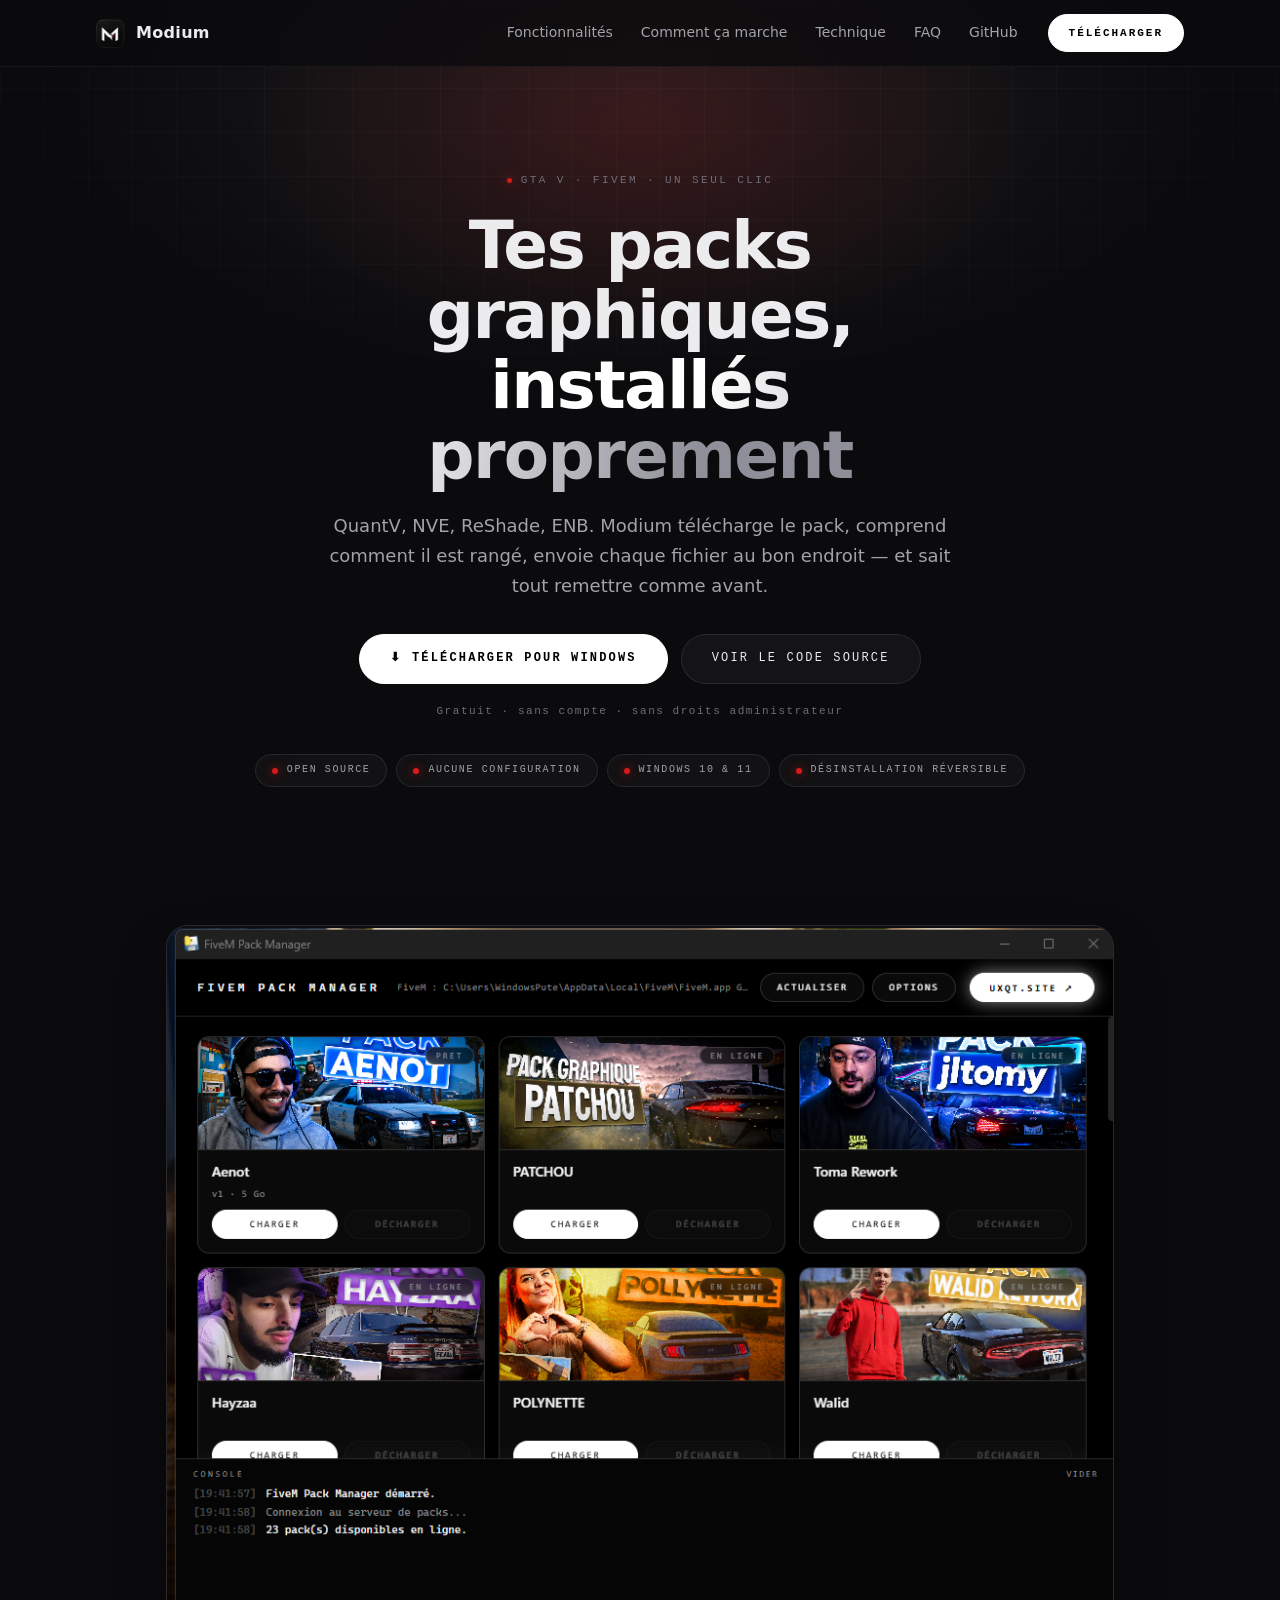
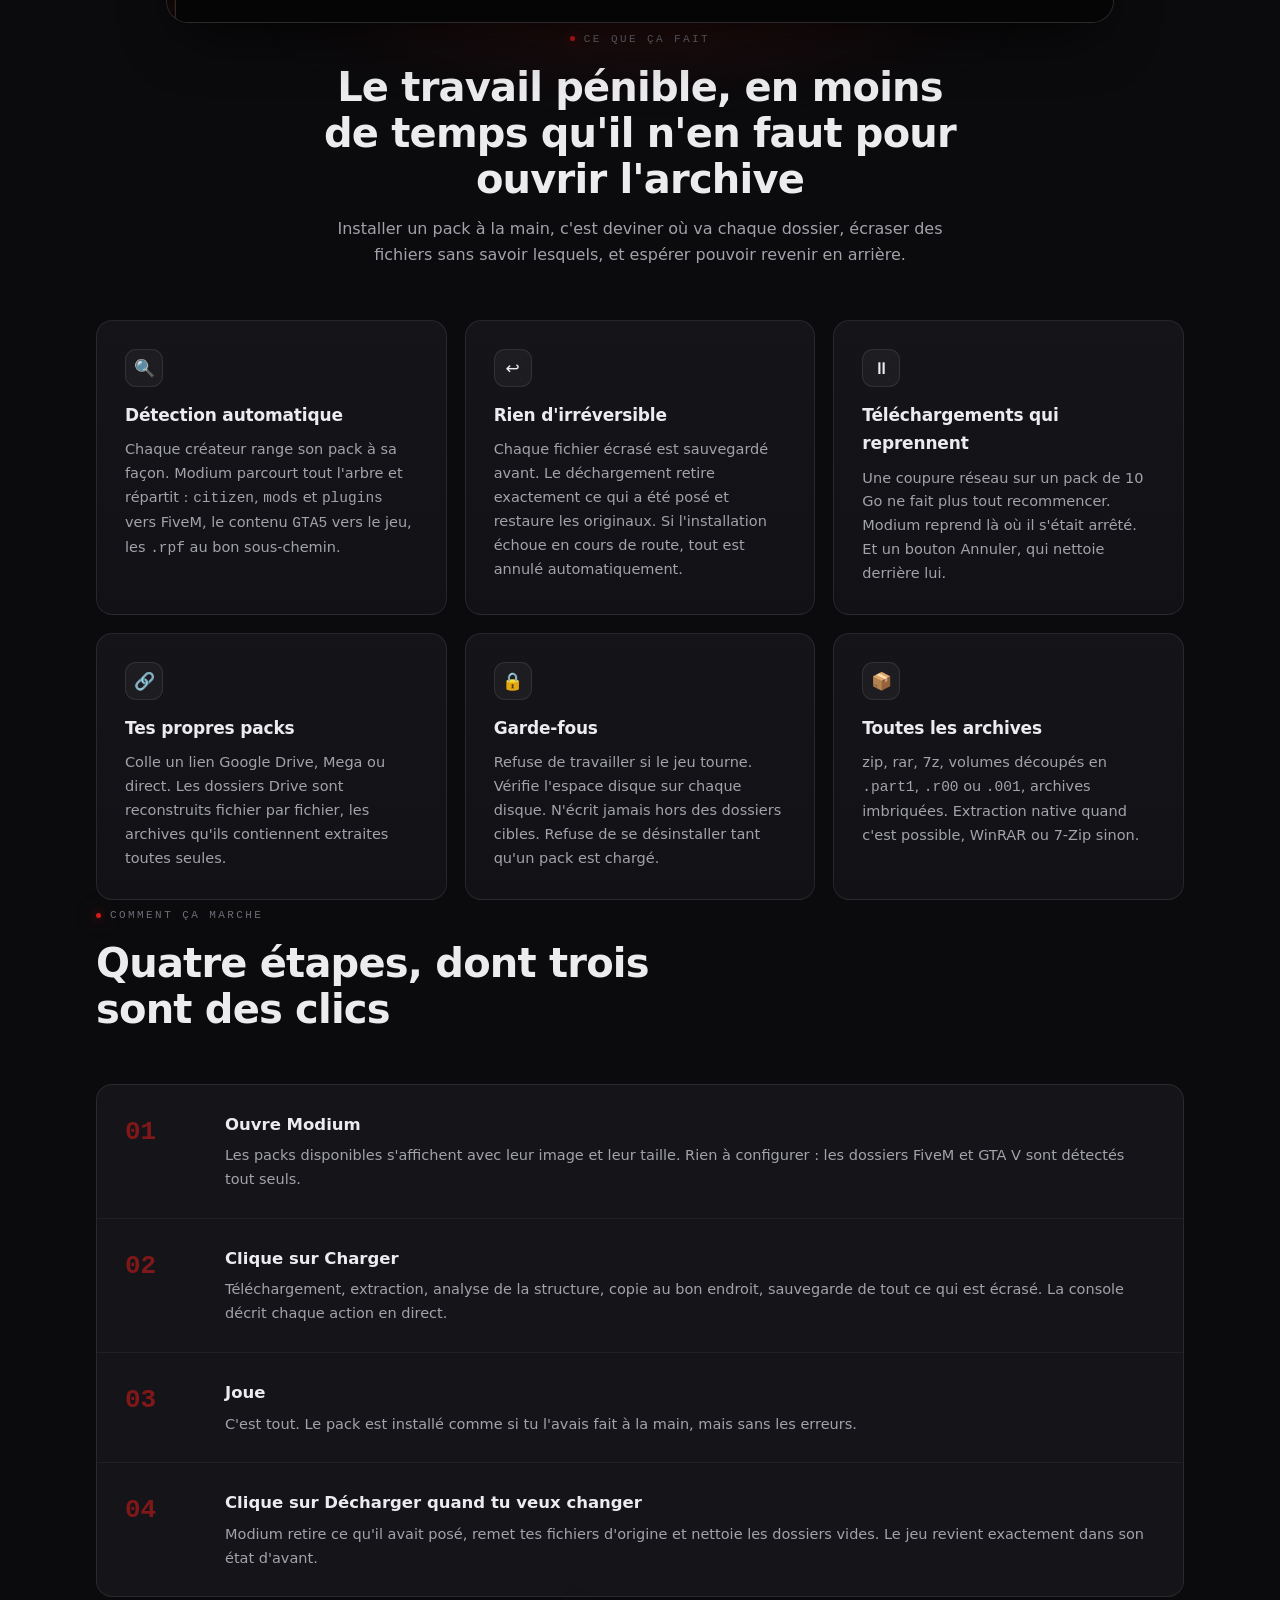
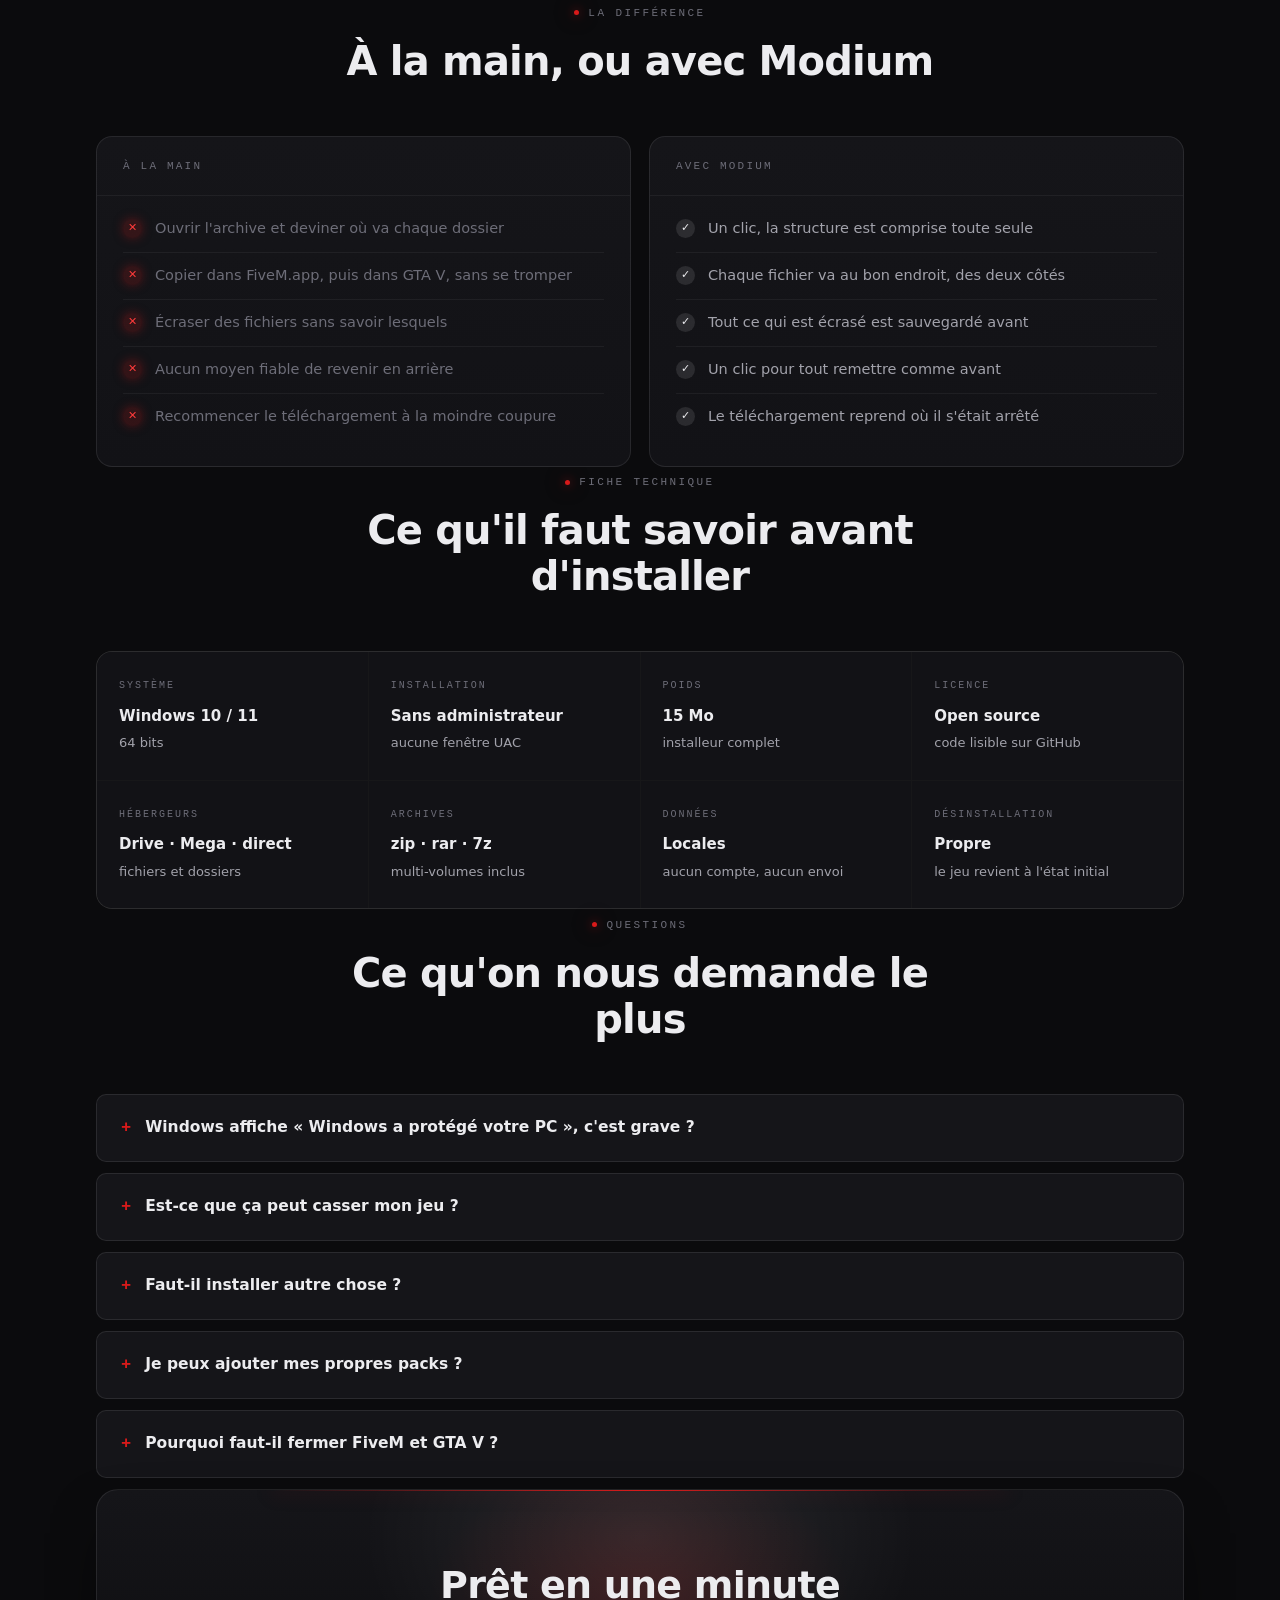
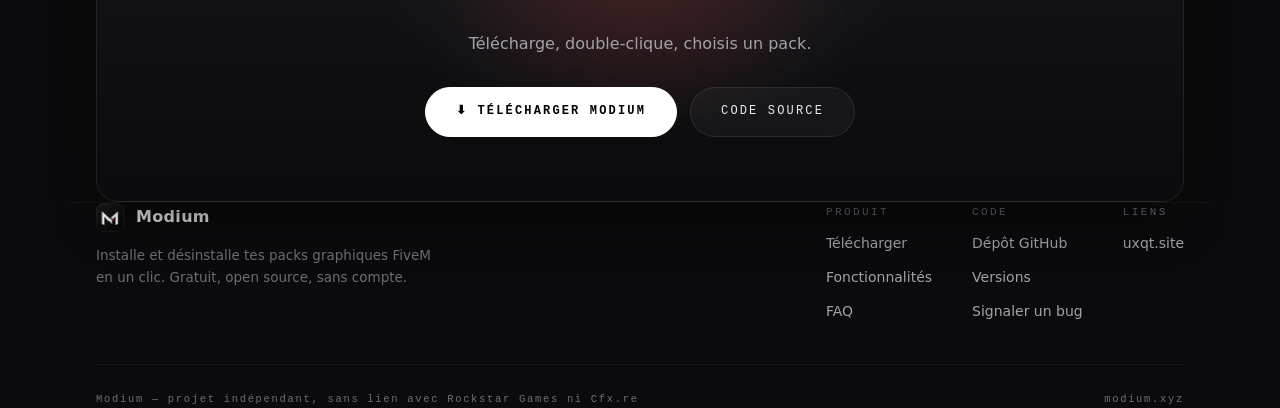
==== site/index.html @ b63ee0a5 "feat: real logo, red accent, and the modium.xyz landing page The supplied logo was an agency banner:" ====
<!doctype html>
<html lang="fr">
<head>
<meta charset="utf-8">
<meta name="viewport" content="width=device-width, initial-scale=1">
<title>Modium — installe tes packs graphiques FiveM en un clic</title>
<meta name="description" content="Modium installe et désinstalle les packs graphiques FiveM — QuantV, NVE, ReShade, ENB — en un clic, et sait défaire ce qu'il a fait. Gratuit et open source.">
<link rel="icon" href="assets/favicon.ico">
<meta property="og:title" content="Modium — installe tes packs graphiques FiveM en un clic">
<meta property="og:description" content="Un clic pour installer, un clic pour tout remettre comme avant. Gratuit, open source.">
<meta property="og:image" content="https://modium.xyz/assets/banner.png">
<meta property="og:url" content="https://modium.xyz/">
<meta property="og:type" content="website">
<meta name="twitter:card" content="summary_large_image">
<style>
  :root{
    --bg:#0b0b0d; --bg-2:#121216; --panel:#151519; --panel-2:#1b1b20;
    --hair:rgba(255,255,255,.09); --hair-2:rgba(255,255,255,.05);
    --text:#ececef; --dim:#a2a2ab; --faint:#6d6d78;
    --accent:#ffffff;
    /* rouge du logo, relevé sur le point du i et l'éclat du M */
    --red:#d81a1a; --red-hi:#ff3b3b;
    --red-glow:rgba(216,26,26,.55); --red-soft:rgba(216,26,26,.16);
    --ok:#ececef; --danger:var(--red);
    --mono:'Cascadia Mono',Consolas,ui-monospace,'Courier New',monospace;
    --font:'Segoe UI Variable Display','Segoe UI',system-ui,-apple-system,sans-serif;
    --r-sm:10px; --r:16px; --r-lg:22px;
    --shadow:0 24px 60px -20px rgba(0,0,0,.8);
    --maxw:1140px;
  }
  *{margin:0;padding:0;box-sizing:border-box}
  html{scroll-behavior:smooth}
  body{
    background:var(--bg); color:var(--text); font-family:var(--font);
    line-height:1.65; -webkit-font-smoothing:antialiased;
    overflow-x:hidden;
  }
  /* trame de fond, très discrète, comme dans l'app */
  body::before{
    content:''; position:fixed; inset:0; z-index:-2; pointer-events:none;
    background-image:linear-gradient(var(--hair-2) 1px,transparent 1px),
                     linear-gradient(90deg,var(--hair-2) 1px,transparent 1px);
    background-size:44px 44px; opacity:.5;
    mask-image:radial-gradient(ellipse 80% 60% at 50% 0%,#000 40%,transparent 100%);
  }
  /* halo de tête : blanc froid, avec un cœur rouge très dilué */
  body::after{
    content:''; position:fixed; top:-30vh; left:50%; transform:translateX(-50%);
    width:110vw; height:80vh; z-index:-1; pointer-events:none;
    background:
      radial-gradient(ellipse 40% 45% at 50% 55%,var(--red-soft),transparent 70%),
      radial-gradient(ellipse at center,rgba(255,255,255,.07),transparent 62%);
  }
  a{color:inherit; text-decoration:none}
  .wrap{max-width:var(--maxw); margin:0 auto; padding:0 26px}
  .mono{font-family:var(--mono); letter-spacing:.22em; text-transform:uppercase;
        font-size:11px; color:var(--faint)}
  .head .mono, .hero .mono{display:inline-flex; align-items:center; gap:9px}
  .head .mono::before, .hero .mono::before{
    content:''; width:5px; height:5px; border-radius:50%; background:var(--red);
    box-shadow:0 0 10px var(--red-glow), 0 0 20px var(--red-glow);
  }

  /* ---------- barre du haut ---------- */
  header{
    position:sticky; top:0; z-index:50;
    background:rgba(11,11,13,.78); backdrop-filter:blur(14px);
    border-bottom:1px solid var(--hair-2);
  }
  header .wrap{display:flex; align-items:center; gap:30px; height:66px}
  .brand{display:flex; align-items:center; gap:11px; font-weight:650;
         letter-spacing:.02em; font-size:16px}
  .brand img{width:29px; height:29px; border-radius:8px}
  nav{display:flex; gap:28px; margin-left:auto}
  nav a{font-size:14px; color:var(--dim); transition:color .2s}
  nav a:hover{color:var(--text)}
  .btn{
    display:inline-flex; align-items:center; gap:9px; justify-content:center;
    border-radius:999px; font-family:var(--mono); font-size:11px;
    letter-spacing:.18em; text-transform:uppercase; padding:0 20px; height:38px;
    border:1px solid var(--hair); background:rgba(255,255,255,.04);
    color:var(--text); cursor:pointer; white-space:nowrap;
    transition:border-color .22s, transform .22s, background .22s;
  }
  .btn:hover{border-color:var(--red); transform:translateY(-1px);
             box-shadow:0 0 0 1px var(--red-soft), 0 0 22px -4px var(--red-glow)}
  .btn.primary{background:var(--accent); color:#000; border-color:var(--accent);
               font-weight:700}
  .btn.primary:hover{
    border-color:var(--accent);
    box-shadow:0 0 26px rgba(255,255,255,.3), 0 0 46px -8px var(--red-glow);
  }
  .btn.lg{height:50px; padding:0 30px; font-size:12px}
  @media(max-width:860px){nav{display:none}}

  /* ---------- héro ---------- */
  .hero{padding:98px 0 74px; text-align:center}
  .hero h1{
    font-size:clamp(38px,6.2vw,66px); line-height:1.06; font-weight:700;
    letter-spacing:-.025em; margin:20px auto 20px; max-width:15ch;
  }
  .hero h1 em{
    font-style:normal;
    background:linear-gradient(100deg,#fff 30%,#8f8f99 78%);
    -webkit-background-clip:text; background-clip:text; color:transparent;
  }
  .hero p.lead{font-size:18px; color:var(--dim); max-width:57ch; margin:0 auto 34px}
  .cta{display:flex; gap:13px; justify-content:center; flex-wrap:wrap}
  .under{margin-top:18px; font-family:var(--mono); font-size:11px;
         letter-spacing:.14em; color:var(--faint)}
  .chips{display:flex; gap:9px; justify-content:center; flex-wrap:wrap; margin-top:34px}
  .chip{
    display:inline-flex; align-items:center; gap:9px; padding:7px 16px;
    border:1px solid var(--hair); border-radius:999px; background:rgba(255,255,255,.03);
    font-family:var(--mono); font-size:10px; letter-spacing:.16em;
    text-transform:uppercase; color:var(--dim);
  }
  .chip i{width:6px; height:6px; border-radius:50%; background:var(--red); display:block;
          box-shadow:0 0 8px var(--red-glow), 0 0 16px var(--red-glow)}
  .chip{transition:border-color .25s, box-shadow .25s}
  .chip:hover{border-color:var(--red); box-shadow:0 0 20px -6px var(--red-glow)}

  /* ---------- capture ---------- */
  .shot{margin:64px auto 0; max-width:1000px; padding:0 26px}
  .shot{position:relative}
  .shot::before{
    content:''; position:absolute; inset:auto 12% -34px; height:120px; z-index:-1;
    background:radial-gradient(ellipse at center,var(--red-glow),transparent 70%);
    filter:blur(38px); opacity:.5;
  }
  .shot-frame{
    border:1px solid var(--hair); border-radius:var(--r-lg); overflow:hidden;
    box-shadow:var(--shadow); background:var(--panel);
    transition:border-color .35s, box-shadow .35s;
  }
  .shot-frame:hover{border-color:rgba(216,26,26,.45);
                    box-shadow:var(--shadow), 0 0 60px -18px var(--red-glow)}
  .shot-frame img{display:block; width:100%}

  /* ---------- sections ---------- */
  section{padding:104px 0}
  .head{max-width:64ch; margin-bottom:52px}
  .head.mid{margin-left:auto; margin-right:auto; text-align:center}
  .head h2{font-size:clamp(28px,3.6vw,40px); line-height:1.15; font-weight:700;
           letter-spacing:-.02em; margin:14px 0 14px}
  .head p{color:var(--dim); font-size:16px}

  .grid{display:grid; gap:18px}
  .g3{grid-template-columns:repeat(3,1fr)}
  .g2{grid-template-columns:repeat(2,1fr)}
  @media(max-width:900px){.g3,.g2{grid-template-columns:1fr}}

  .card{
    border:1px solid var(--hair); border-radius:var(--r); padding:28px;
    background:linear-gradient(180deg,var(--panel),var(--bg-2));
    transition:border-color .25s, transform .25s;
  }
  .card{position:relative; overflow:hidden}
  .card::after{
    content:''; position:absolute; inset:-1px; border-radius:inherit; opacity:0;
    pointer-events:none; transition:opacity .3s;
    background:radial-gradient(420px circle at 50% 0%,var(--red-soft),transparent 70%);
  }
  .card:hover{border-color:rgba(216,26,26,.42); transform:translateY(-2px);
              box-shadow:0 0 34px -14px var(--red-glow)}
  .card:hover::after{opacity:1}
  .card h3{font-size:17px; font-weight:650; margin:14px 0 9px; letter-spacing:-.01em}
  .card p{color:var(--dim); font-size:14.5px}
  .ic{
    width:38px; height:38px; border-radius:11px; display:grid; place-items:center;
    border:1px solid var(--hair); background:rgba(255,255,255,.04); font-size:17px;
    transition:border-color .3s, box-shadow .3s;
  }
  .card:hover .ic{border-color:rgba(216,26,26,.5);
                  box-shadow:0 0 18px -5px var(--red-glow)}

  /* ---------- étapes ---------- */
  .steps{display:grid; gap:0; border:1px solid var(--hair); border-radius:var(--r);
         overflow:hidden; background:var(--panel)}
  .step{display:grid; grid-template-columns:78px 1fr; gap:22px; padding:26px 28px;
        border-bottom:1px solid var(--hair-2); align-items:start}
  .step:last-child{border-bottom:0}
  .step{transition:background .3s}
  .step:hover{background:rgba(216,26,26,.045)}
  .step .n{font-family:var(--mono); font-size:26px; color:rgba(216,26,26,.55);
           font-weight:700; letter-spacing:0; transition:color .3s, text-shadow .3s}
  .step:hover .n{color:var(--red); text-shadow:0 0 18px var(--red-glow)}
  .step h3{font-size:16.5px; font-weight:650; margin-bottom:6px}
  .step p{color:var(--dim); font-size:14.5px}
  @media(max-width:620px){.step{grid-template-columns:52px 1fr; gap:14px; padding:22px}}

  /* ---------- comparatif ---------- */
  .cmp{display:grid; grid-template-columns:1fr 1fr; gap:18px}
  @media(max-width:900px){.cmp{grid-template-columns:1fr}}
  .cmp .card{padding:0; overflow:hidden}
  .cmp .t{padding:20px 26px; border-bottom:1px solid var(--hair-2);
          font-family:var(--mono); font-size:11px; letter-spacing:.2em;
          text-transform:uppercase; color:var(--faint)}
  .cmp ul{list-style:none; padding:10px 26px 26px}
  .cmp li{display:flex; gap:13px; padding:11px 0; font-size:14.5px; color:var(--dim);
          border-bottom:1px solid var(--hair-2)}
  .cmp li:last-child{border-bottom:0}
  .cmp li s{color:var(--faint); text-decoration:none}
  .mark{flex-shrink:0; width:19px; height:19px; border-radius:50%; display:grid;
        place-items:center; font-size:11px; margin-top:2px}
  .no{background:rgba(216,26,26,.16); color:var(--red-hi);
      box-shadow:0 0 12px -2px var(--red-glow)}
  .yes{background:rgba(255,255,255,.1); color:var(--text)}

  /* ---------- fiche technique ---------- */
  .specs{display:grid; grid-template-columns:repeat(4,1fr); gap:1px;
         background:var(--hair-2); border:1px solid var(--hair);
         border-radius:var(--r); overflow:hidden}
  @media(max-width:900px){.specs{grid-template-columns:repeat(2,1fr)}}
  .spec{background:var(--bg-2); padding:26px 22px}
  .spec .k{font-family:var(--mono); font-size:10px; letter-spacing:.2em;
           text-transform:uppercase; color:var(--faint); margin-bottom:9px}
  .spec{transition:background .3s}
  .spec:hover{background:var(--panel-2)}
  .spec .v{font-size:15px; font-weight:600}
  .spec:hover .k{color:var(--red); text-shadow:0 0 14px var(--red-glow)}
  .spec .s{font-size:13px; color:var(--dim); margin-top:4px}

  /* ---------- faq ---------- */
  details{border:1px solid var(--hair); border-radius:var(--r-sm); margin-bottom:11px;
          background:var(--panel); overflow:hidden}
  summary{padding:19px 24px; cursor:pointer; font-weight:600; font-size:15.5px;
          list-style:none; display:flex; align-items:center; gap:14px;
          transition:background .2s}
  summary:hover{background:var(--panel-2)}
  summary::-webkit-details-marker{display:none}
  summary::before{content:'+'; font-family:var(--mono); color:var(--red);
                  font-size:17px; flex-shrink:0; transition:text-shadow .25s}
  summary:hover::before{text-shadow:0 0 14px var(--red-glow)}
  details[open]{border-color:rgba(216,26,26,.3)}
  details[open] summary::before{content:'−'}
  details p{padding:0 24px 22px 52px; color:var(--dim); font-size:14.5px}
  details p + p{padding-top:0}
  details code{font-family:var(--mono); font-size:13px; background:rgba(255,255,255,.06);
               padding:2px 7px; border-radius:5px; color:var(--text)}

  /* ---------- appel final ---------- */
  .final{
    border:1px solid var(--hair); border-radius:var(--r-lg); padding:64px 34px;
    text-align:center; background:linear-gradient(180deg,var(--panel),var(--bg));
    box-shadow:var(--shadow); position:relative; overflow:hidden;
  }
  .final::before{
    content:''; position:absolute; inset:-60% 20% auto; height:150%;
    background:
      radial-gradient(ellipse 46% 40% at 50% 62%,var(--red-soft),transparent 70%),
      radial-gradient(ellipse at center,rgba(255,255,255,.09),transparent 60%);
    pointer-events:none;
  }
  /* filet lumineux en haut de l'encart */
  .final::after{
    content:''; position:absolute; top:0; left:16%; right:16%; height:1px;
    background:linear-gradient(90deg,transparent,var(--red),transparent);
    box-shadow:0 0 18px var(--red-glow);
  }
  .final h2{font-size:clamp(26px,3.4vw,38px); font-weight:700; letter-spacing:-.02em;
            margin-bottom:14px; position:relative}
  .final p{color:var(--dim); margin-bottom:30px; position:relative}
  .final .cta{position:relative}

  /* ---------- pied ---------- */
  footer{border-top:1px solid var(--hair-2); padding:46px 0 60px; margin-top:20px}
  .fgrid{display:flex; gap:40px; flex-wrap:wrap; align-items:flex-start}
  .fgrid .col{display:flex; flex-direction:column; gap:11px}
  .fgrid .col a{font-size:14px; color:var(--dim); transition:color .2s}
  .fgrid .col a:hover{color:var(--text)}
  .fbrand{margin-right:auto; max-width:34ch}
  .fbrand p{color:var(--faint); font-size:13.5px; margin-top:12px}
  .copy{margin-top:40px; padding-top:26px; border-top:1px solid var(--hair-2);
        font-family:var(--mono); font-size:10.5px; letter-spacing:.16em;
        color:var(--faint); display:flex; justify-content:space-between;
        flex-wrap:wrap; gap:12px}

  /* apparition douce au défilement */
  .rise{opacity:0; transform:translateY(16px);
        transition:opacity .7s cubic-bezier(.2,.7,.3,1), transform .7s cubic-bezier(.2,.7,.3,1)}
  .rise.in{opacity:1; transform:none}
  @media(prefers-reduced-motion:reduce){
    .rise{opacity:1; transform:none; transition:none}
    html{scroll-behavior:auto}
  }
</style>
</head>
<body>

<header>
  <div class="wrap">
    <a class="brand" href="/"><img src="assets/icon.png" alt="">Modium</a>
    <nav>
      <a href="#fonctions">Fonctionnalités</a>
      <a href="#etapes">Comment ça marche</a>
      <a href="#technique">Technique</a>
      <a href="#faq">FAQ</a>
      <a href="https://github.com/ImSerial/modium">GitHub</a>
    </nav>
    <a class="btn primary" href="https://github.com/ImSerial/modium/releases/latest">Télécharger</a>
  </div>
</header>

<div class="hero wrap">
  <div class="mono">GTA V &middot; FiveM &middot; un seul clic</div>
  <h1>Tes packs graphiques, <em>installés proprement</em></h1>
  <p class="lead">
    QuantV, NVE, ReShade, ENB. Modium télécharge le pack, comprend comment il est
    rangé, envoie chaque fichier au bon endroit — et sait tout remettre comme avant.
  </p>
  <div class="cta">
    <a class="btn primary lg" href="https://github.com/ImSerial/modium/releases/latest">⬇ Télécharger pour Windows</a>
    <a class="btn lg" href="https://github.com/ImSerial/modium">Voir le code source</a>
  </div>
  <div class="under">Gratuit &middot; sans compte &middot; sans droits administrateur</div>
  <div class="chips">
    <span class="chip"><i></i>Open source</span>
    <span class="chip"><i></i>Aucune configuration</span>
    <span class="chip"><i></i>Windows 10 &amp; 11</span>
    <span class="chip"><i></i>Désinstallation réversible</span>
  </div>
</div>

<div class="shot rise">
  <div class="shot-frame"><img src="assets/app.png" alt="L'interface de Modium" loading="lazy"></div>
</div>

<section id="fonctions" class="wrap">
  <div class="head mid rise">
    <div class="mono">Ce que ça fait</div>
    <h2>Le travail pénible, en moins de temps qu'il n'en faut pour ouvrir l'archive</h2>
    <p>Installer un pack à la main, c'est deviner où va chaque dossier, écraser des
       fichiers sans savoir lesquels, et espérer pouvoir revenir en arrière.</p>
  </div>
  <div class="grid g3">
    <div class="card rise">
      <div class="ic">🔍</div>
      <h3>Détection automatique</h3>
      <p>Chaque créateur range son pack à sa façon. Modium parcourt tout l'arbre et
         répartit : <code>citizen</code>, <code>mods</code> et <code>plugins</code> vers
         FiveM, le contenu <code>GTA5</code> vers le jeu, les <code>.rpf</code> au bon
         sous-chemin.</p>
    </div>
    <div class="card rise">
      <div class="ic">↩</div>
      <h3>Rien d'irréversible</h3>
      <p>Chaque fichier écrasé est sauvegardé avant. Le déchargement retire exactement
         ce qui a été posé et restaure les originaux. Si l'installation échoue en cours
         de route, tout est annulé automatiquement.</p>
    </div>
    <div class="card rise">
      <div class="ic">⏸</div>
      <h3>Téléchargements qui reprennent</h3>
      <p>Une coupure réseau sur un pack de 10 Go ne fait plus tout recommencer. Modium
         reprend là où il s'était arrêté. Et un bouton Annuler, qui nettoie derrière lui.</p>
    </div>
    <div class="card rise">
      <div class="ic">🔗</div>
      <h3>Tes propres packs</h3>
      <p>Colle un lien Google Drive, Mega ou direct. Les dossiers Drive sont reconstruits
         fichier par fichier, les archives qu'ils contiennent extraites toutes seules.</p>
    </div>
    <div class="card rise">
      <div class="ic">🔒</div>
      <h3>Garde-fous</h3>
      <p>Refuse de travailler si le jeu tourne. Vérifie l'espace disque sur chaque
         disque. N'écrit jamais hors des dossiers cibles. Refuse de se désinstaller
         tant qu'un pack est chargé.</p>
    </div>
    <div class="card rise">
      <div class="ic">📦</div>
      <h3>Toutes les archives</h3>
      <p>zip, rar, 7z, volumes découpés en <code>.part1</code>, <code>.r00</code> ou
         <code>.001</code>, archives imbriquées. Extraction native quand c'est possible,
         WinRAR ou 7-Zip sinon.</p>
    </div>
  </div>
</section>

<section id="etapes" class="wrap" style="padding-top:0">
  <div class="head rise">
    <div class="mono">Comment ça marche</div>
    <h2>Quatre étapes, dont trois sont des clics</h2>
  </div>
  <div class="steps rise">
    <div class="step">
      <div class="n">01</div>
      <div><h3>Ouvre Modium</h3>
      <p>Les packs disponibles s'affichent avec leur image et leur taille. Rien à
         configurer : les dossiers FiveM et GTA V sont détectés tout seuls.</p></div>
    </div>
    <div class="step">
      <div class="n">02</div>
      <div><h3>Clique sur Charger</h3>
      <p>Téléchargement, extraction, analyse de la structure, copie au bon endroit,
         sauvegarde de tout ce qui est écrasé. La console décrit chaque action en direct.</p></div>
    </div>
    <div class="step">
      <div class="n">03</div>
      <div><h3>Joue</h3>
      <p>C'est tout. Le pack est installé comme si tu l'avais fait à la main, mais sans
         les erreurs.</p></div>
    </div>
    <div class="step">
      <div class="n">04</div>
      <div><h3>Clique sur Décharger quand tu veux changer</h3>
      <p>Modium retire ce qu'il avait posé, remet tes fichiers d'origine et nettoie les
         dossiers vides. Le jeu revient exactement dans son état d'avant.</p></div>
    </div>
  </div>
</section>

<section class="wrap" style="padding-top:0">
  <div class="head mid rise">
    <div class="mono">La différence</div>
    <h2>À la main, ou avec Modium</h2>
  </div>
  <div class="cmp rise">
    <div class="card">
      <div class="t">À la main</div>
      <ul>
        <li><span class="mark no">✕</span><s>Ouvrir l'archive et deviner où va chaque dossier</s></li>
        <li><span class="mark no">✕</span><s>Copier dans FiveM.app, puis dans GTA V, sans se tromper</s></li>
        <li><span class="mark no">✕</span><s>Écraser des fichiers sans savoir lesquels</s></li>
        <li><span class="mark no">✕</span><s>Aucun moyen fiable de revenir en arrière</s></li>
        <li><span class="mark no">✕</span><s>Recommencer le téléchargement à la moindre coupure</s></li>
      </ul>
    </div>
    <div class="card">
      <div class="t">Avec Modium</div>
      <ul>
        <li><span class="mark yes">✓</span>Un clic, la structure est comprise toute seule</li>
        <li><span class="mark yes">✓</span>Chaque fichier va au bon endroit, des deux côtés</li>
        <li><span class="mark yes">✓</span>Tout ce qui est écrasé est sauvegardé avant</li>
        <li><span class="mark yes">✓</span>Un clic pour tout remettre comme avant</li>
        <li><span class="mark yes">✓</span>Le téléchargement reprend où il s'était arrêté</li>
      </ul>
    </div>
  </div>
</section>

<section id="technique" class="wrap" style="padding-top:0">
  <div class="head mid rise">
    <div class="mono">Fiche technique</div>
    <h2>Ce qu'il faut savoir avant d'installer</h2>
  </div>
  <div class="specs rise">
    <div class="spec"><div class="k">Système</div><div class="v">Windows 10 / 11</div><div class="s">64 bits</div></div>
    <div class="spec"><div class="k">Installation</div><div class="v">Sans administrateur</div><div class="s">aucune fenêtre UAC</div></div>
    <div class="spec"><div class="k">Poids</div><div class="v">15 Mo</div><div class="s">installeur complet</div></div>
    <div class="spec"><div class="k">Licence</div><div class="v">Open source</div><div class="s">code lisible sur GitHub</div></div>
    <div class="spec"><div class="k">Hébergeurs</div><div class="v">Drive · Mega · direct</div><div class="s">fichiers et dossiers</div></div>
    <div class="spec"><div class="k">Archives</div><div class="v">zip · rar · 7z</div><div class="s">multi-volumes inclus</div></div>
    <div class="spec"><div class="k">Données</div><div class="v">Locales</div><div class="s">aucun compte, aucun envoi</div></div>
    <div class="spec"><div class="k">Désinstallation</div><div class="v">Propre</div><div class="s">le jeu revient à l'état initial</div></div>
  </div>
</section>

<section id="faq" class="wrap" style="padding-top:0">
  <div class="head mid rise">
    <div class="mono">Questions</div>
    <h2>Ce qu'on nous demande le plus</h2>
  </div>
  <div class="rise">
    <details>
      <summary>Windows affiche « Windows a protégé votre PC », c'est grave ?</summary>
      <p>Non. Ça veut dire que l'application n'est pas signée par un certificat payant,
         ce qui coûte plusieurs centaines d'euros par an. Clique sur
         <code>Informations complémentaires</code> puis <code>Exécuter quand même</code>.</p>
      <p>Si ça te dérange, tout le code source est public : tu peux le lire, et même
         compiler l'application toi-même.</p>
    </details>
    <details>
      <summary>Est-ce que ça peut casser mon jeu ?</summary>
      <p>Modium sauvegarde chaque fichier avant de l'écraser et garde la trace exacte de
         ce qu'il a installé. Un clic sur Décharger remet tout en place. Si une
         installation échoue en cours de route, elle est annulée automatiquement.</p>
      <p>Le désinstalleur refuse même de partir tant qu'un pack est chargé, pour ne pas
         emporter les sauvegardes de tes fichiers d'origine.</p>
    </details>
    <details>
      <summary>Faut-il installer autre chose ?</summary>
      <p>Non pour les packs en <code>.zip</code>. Pour les <code>.rar</code>, il faut
         WinRAR ou 7-Zip sur le PC — ce sont des formats que Windows ne sait pas ouvrir
         seul.</p>
    </details>
    <details>
      <summary>Je peux ajouter mes propres packs ?</summary>
      <p>Oui. Dans <code>Options → Mes packs</code>, colle un lien Google Drive (fichier
         ou dossier entier), Mega, ou n'importe quel lien direct vers une archive. Tu peux
         aussi héberger ta propre liste de packs et pointer Modium dessus.</p>
    </details>
    <details>
      <summary>Pourquoi faut-il fermer FiveM et GTA V ?</summary>
      <p>Parce que les jeux verrouillent leurs fichiers. Modium refuse de travailler
         tant qu'ils tournent : sinon l'installation s'arrêterait au milieu, en laissant
         le jeu dans un état incohérent.</p>
    </details>
  </div>
</section>

<section class="wrap" style="padding-top:0">
  <div class="final rise">
    <h2>Prêt en une minute</h2>
    <p>Télécharge, double-clique, choisis un pack.</p>
    <div class="cta">
      <a class="btn primary lg" href="https://github.com/ImSerial/modium/releases/latest">⬇ Télécharger Modium</a>
      <a class="btn lg" href="https://github.com/ImSerial/modium">Code source</a>
    </div>
  </div>
</section>

<footer class="wrap">
  <div class="fgrid">
    <div class="fbrand">
      <a class="brand" href="/"><img src="assets/icon.png" alt="">Modium</a>
      <p>Installe et désinstalle tes packs graphiques FiveM en un clic. Gratuit,
         open source, sans compte.</p>
    </div>
    <div class="col">
      <div class="mono">Produit</div>
      <a href="https://github.com/ImSerial/modium/releases/latest">Télécharger</a>
      <a href="#fonctions">Fonctionnalités</a>
      <a href="#faq">FAQ</a>
    </div>
    <div class="col">
      <div class="mono">Code</div>
      <a href="https://github.com/ImSerial/modium">Dépôt GitHub</a>
      <a href="https://github.com/ImSerial/modium/releases">Versions</a>
      <a href="https://github.com/ImSerial/modium/issues">Signaler un bug</a>
    </div>
    <div class="col">
      <div class="mono">Liens</div>
      <a href="https://uxqt.site">uxqt.site</a>
    </div>
  </div>
  <div class="copy">
    <span>Modium — projet indépendant, sans lien avec Rockstar Games ni Cfx.re</span>
    <span>modium.xyz</span>
  </div>
</footer>

<script>
  // apparition au défilement, sans dépendance
  const io = new IntersectionObserver((es) => {
    es.forEach(e => { if (e.isIntersecting) { e.target.classList.add('in'); io.unobserve(e.target); } });
  }, { rootMargin: '0px 0px -60px 0px' });
  document.querySelectorAll('.rise').forEach(el => io.observe(el));
</script>
</body>
</html>
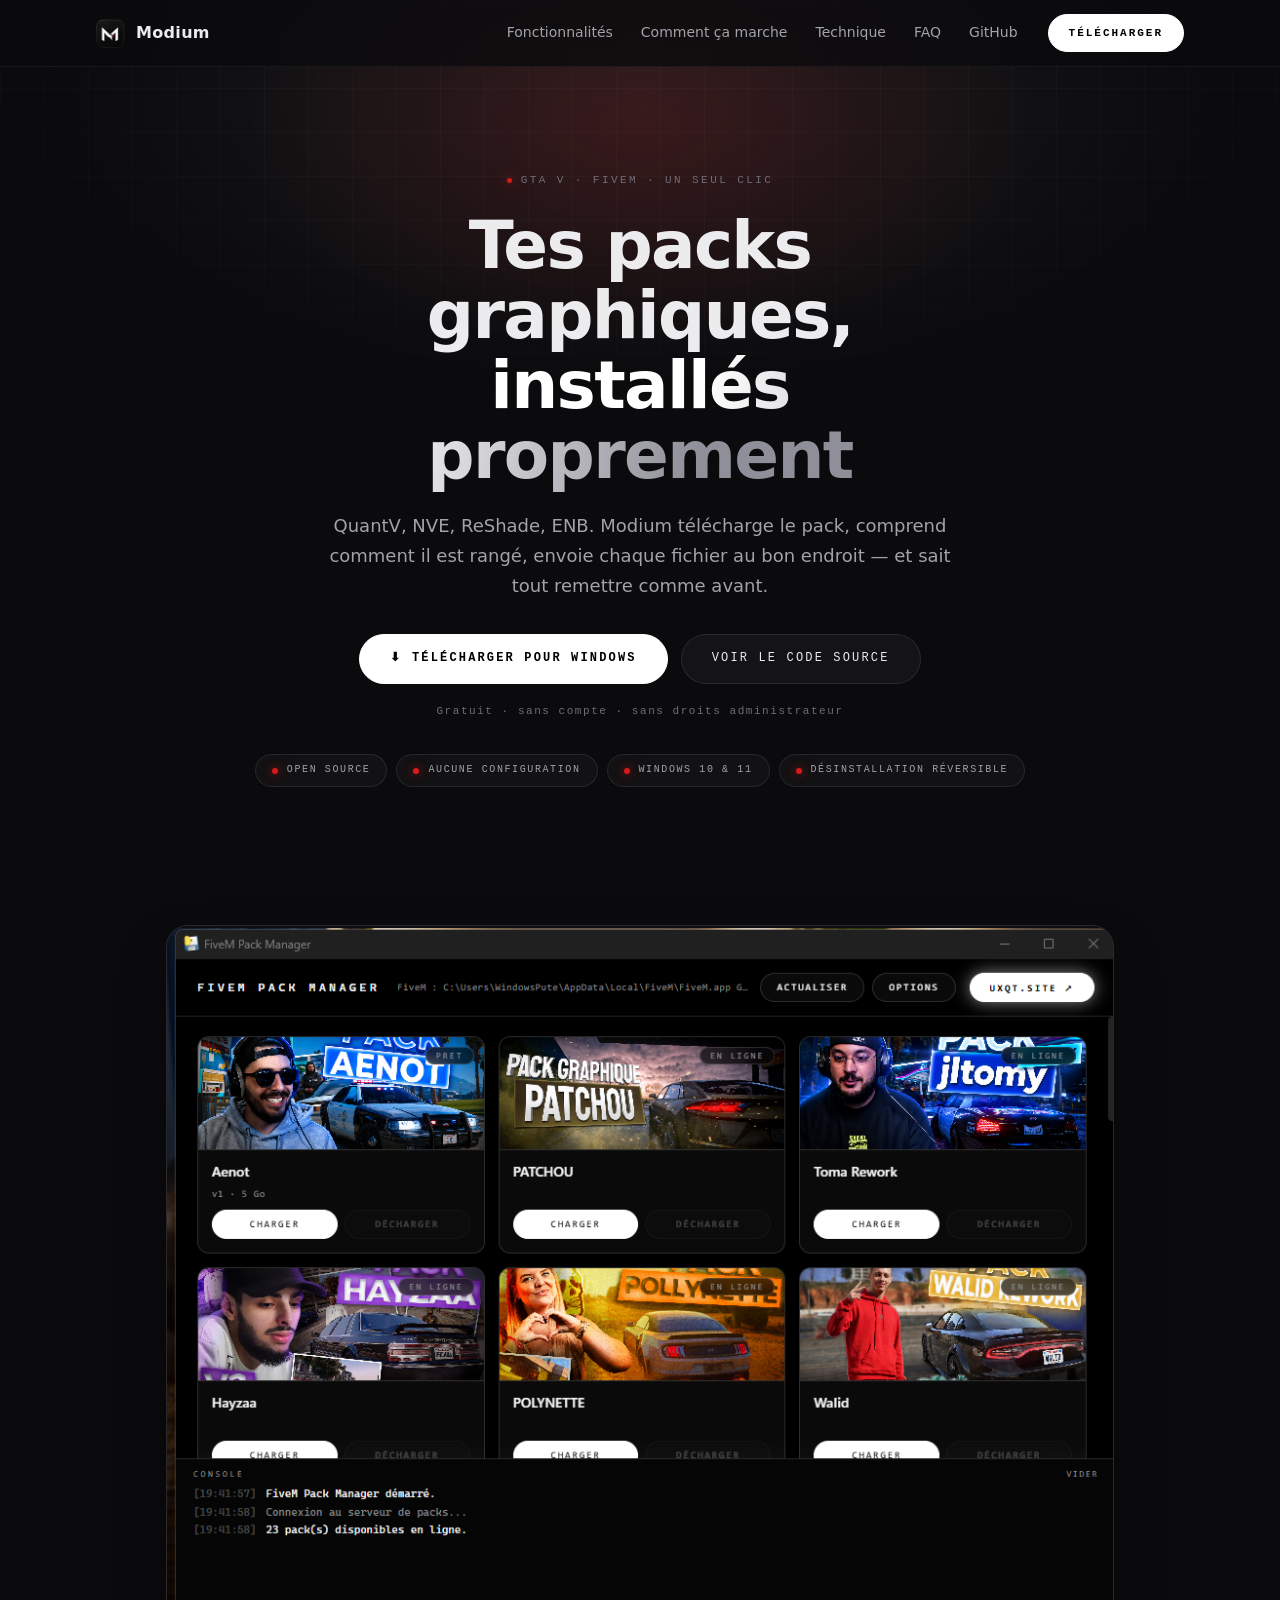
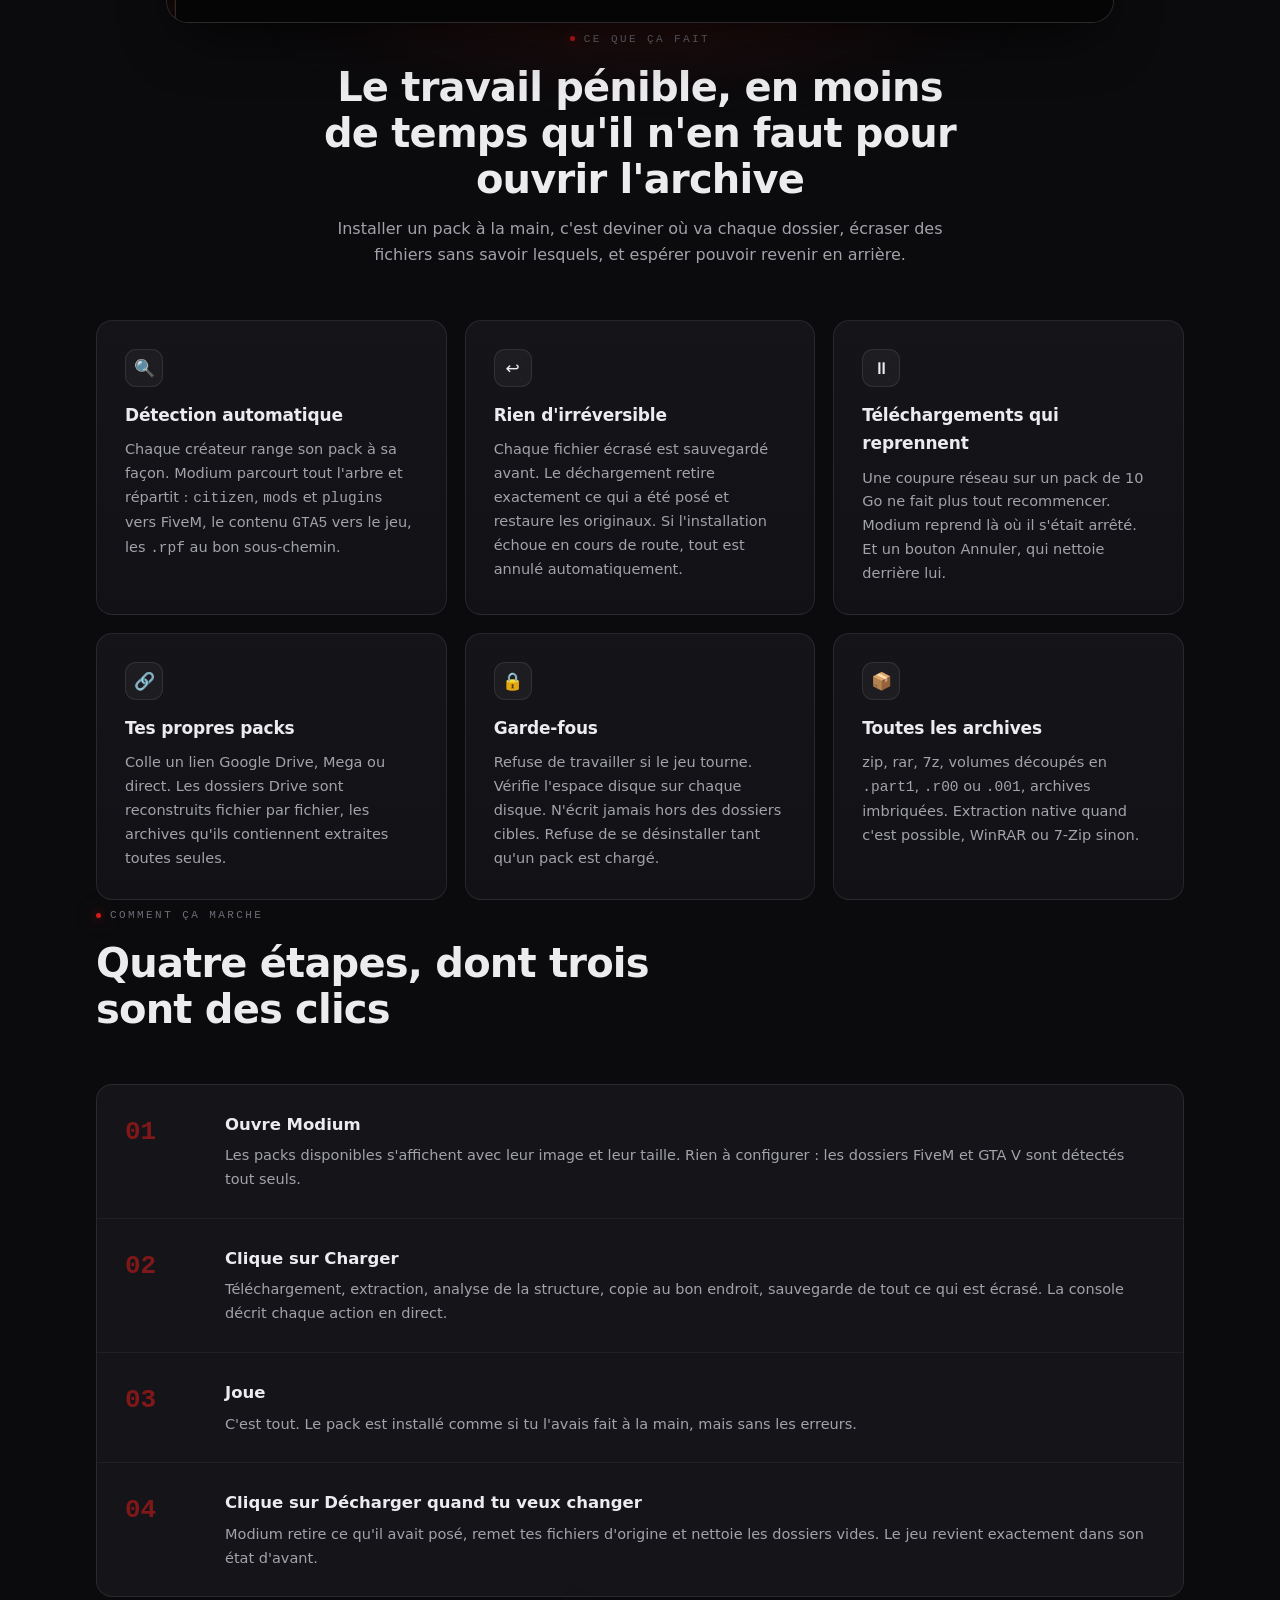
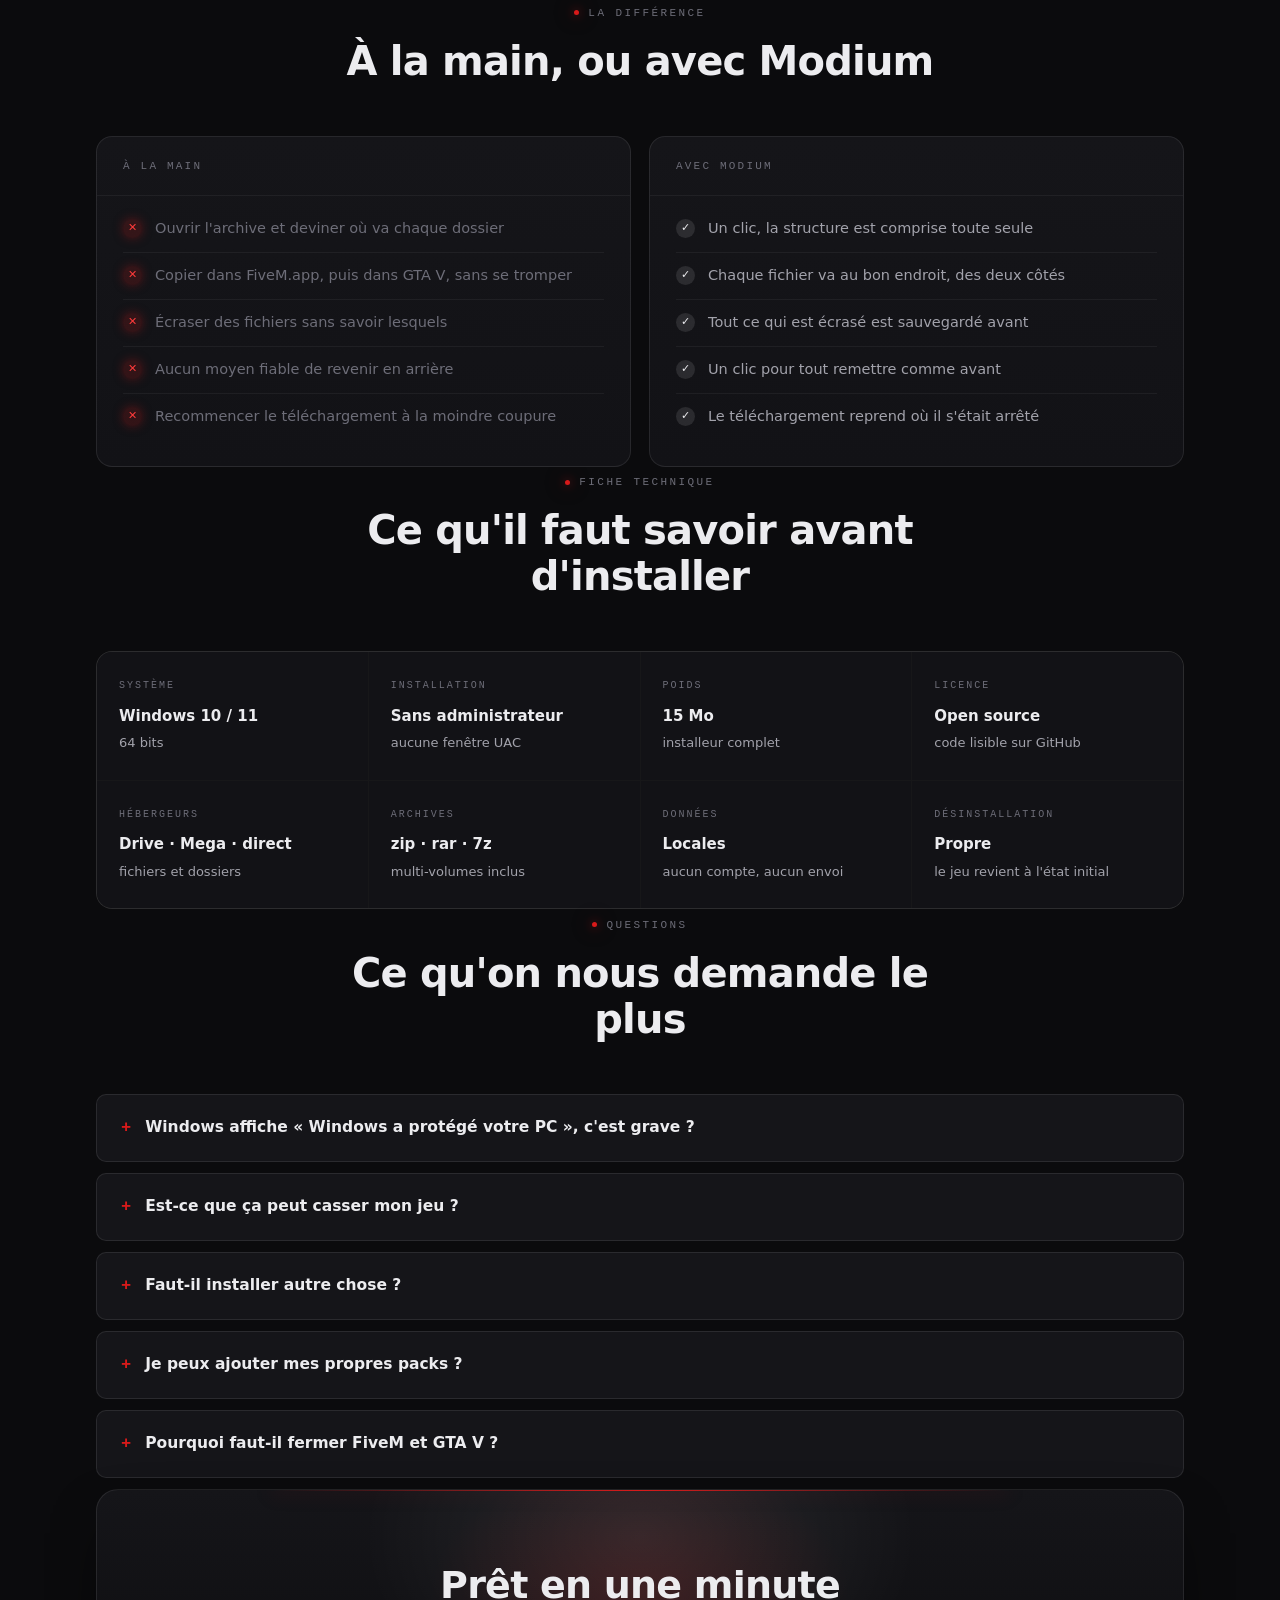
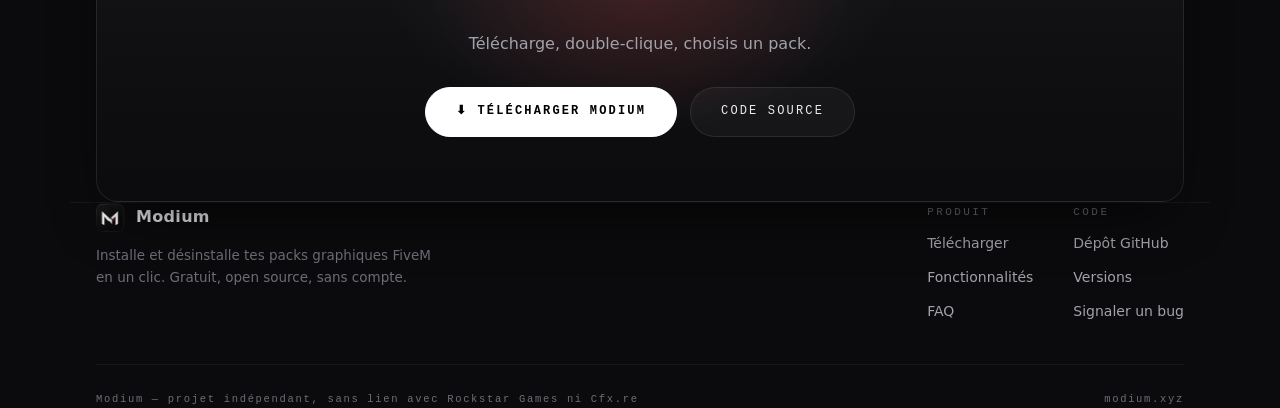
==== commit 079320ac: "fix: point every user-facing link at modium.xyz The app button, the installer publisher, the executa" ====
--- a/site/index.html
+++ b/site/index.html
@@ -530,10 +530,6 @@
       <a href="https://github.com/ImSerial/modium/releases">Versions</a>
       <a href="https://github.com/ImSerial/modium/issues">Signaler un bug</a>
     </div>
-    <div class="col">
-      <div class="mono">Liens</div>
-      <a href="https://uxqt.site">uxqt.site</a>
-    </div>
   </div>
   <div class="copy">
     <span>Modium — projet indépendant, sans lien avec Rockstar Games ni Cfx.re</span>
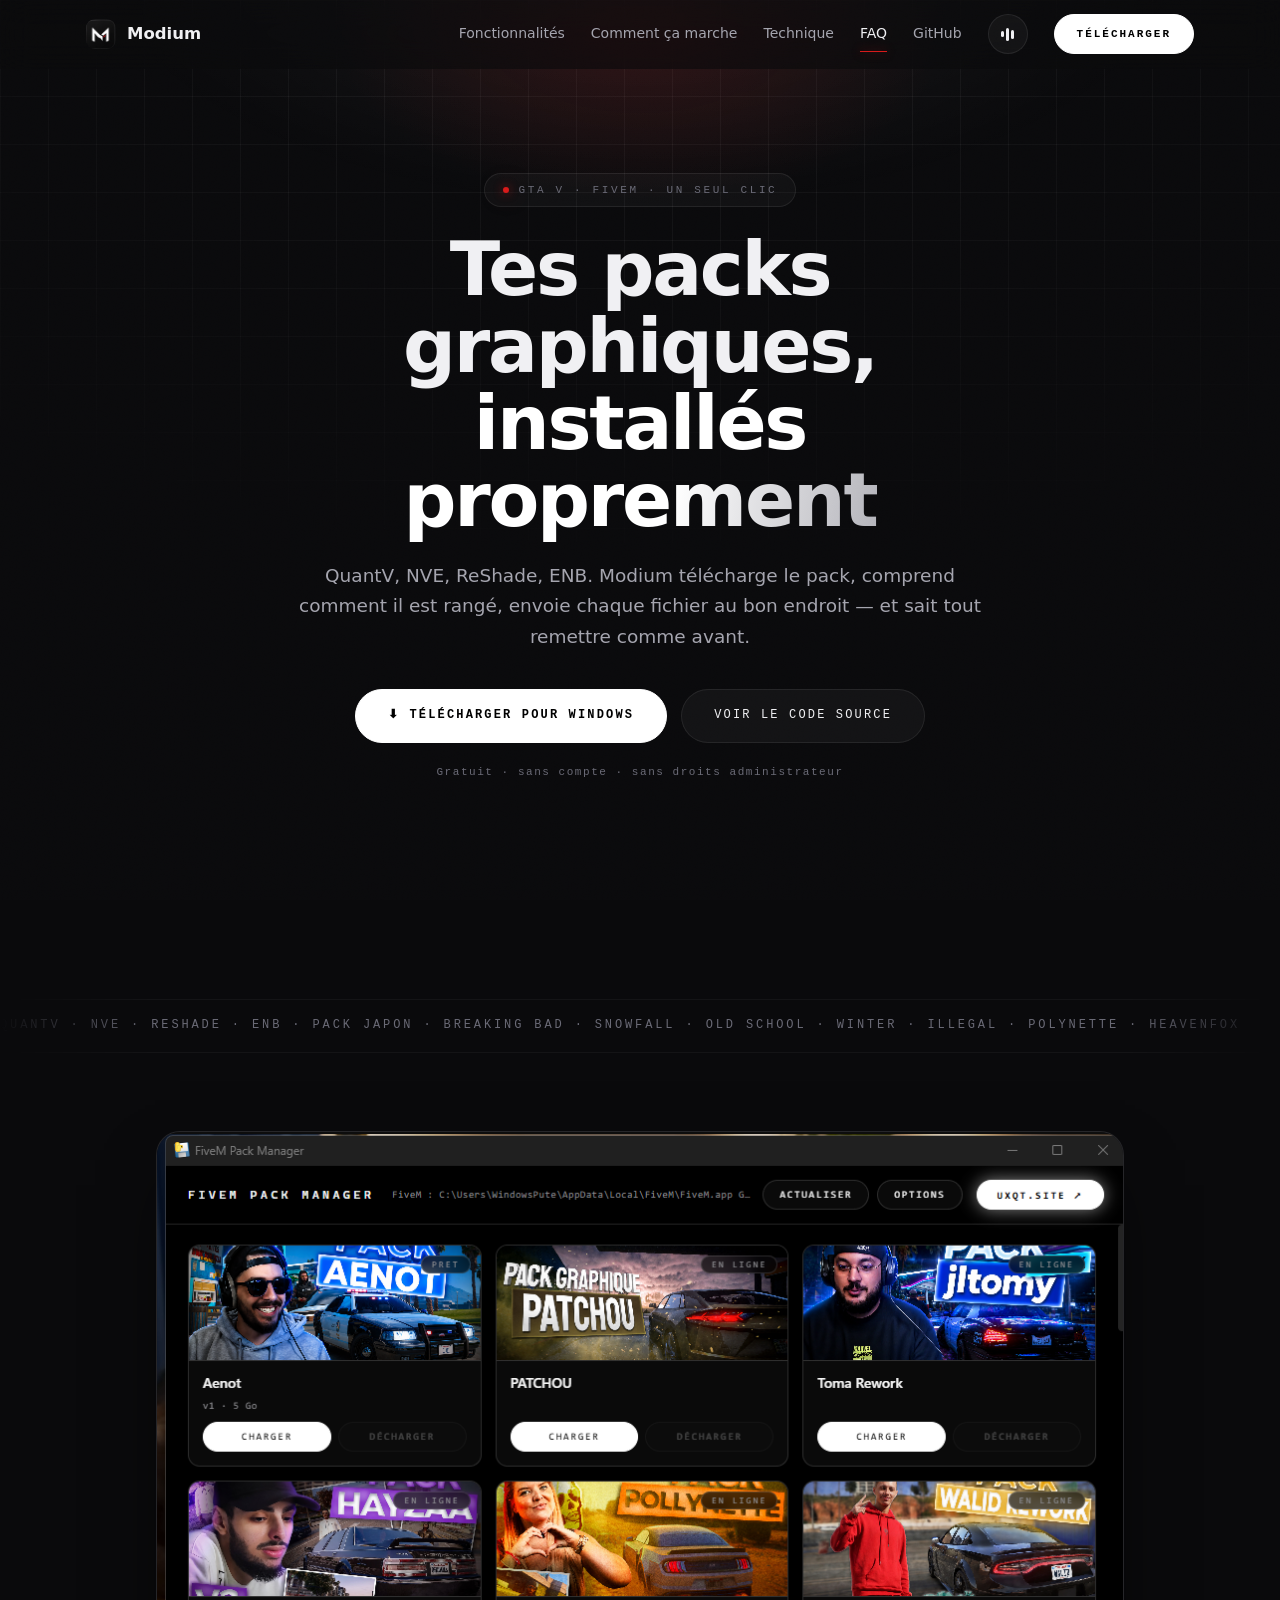
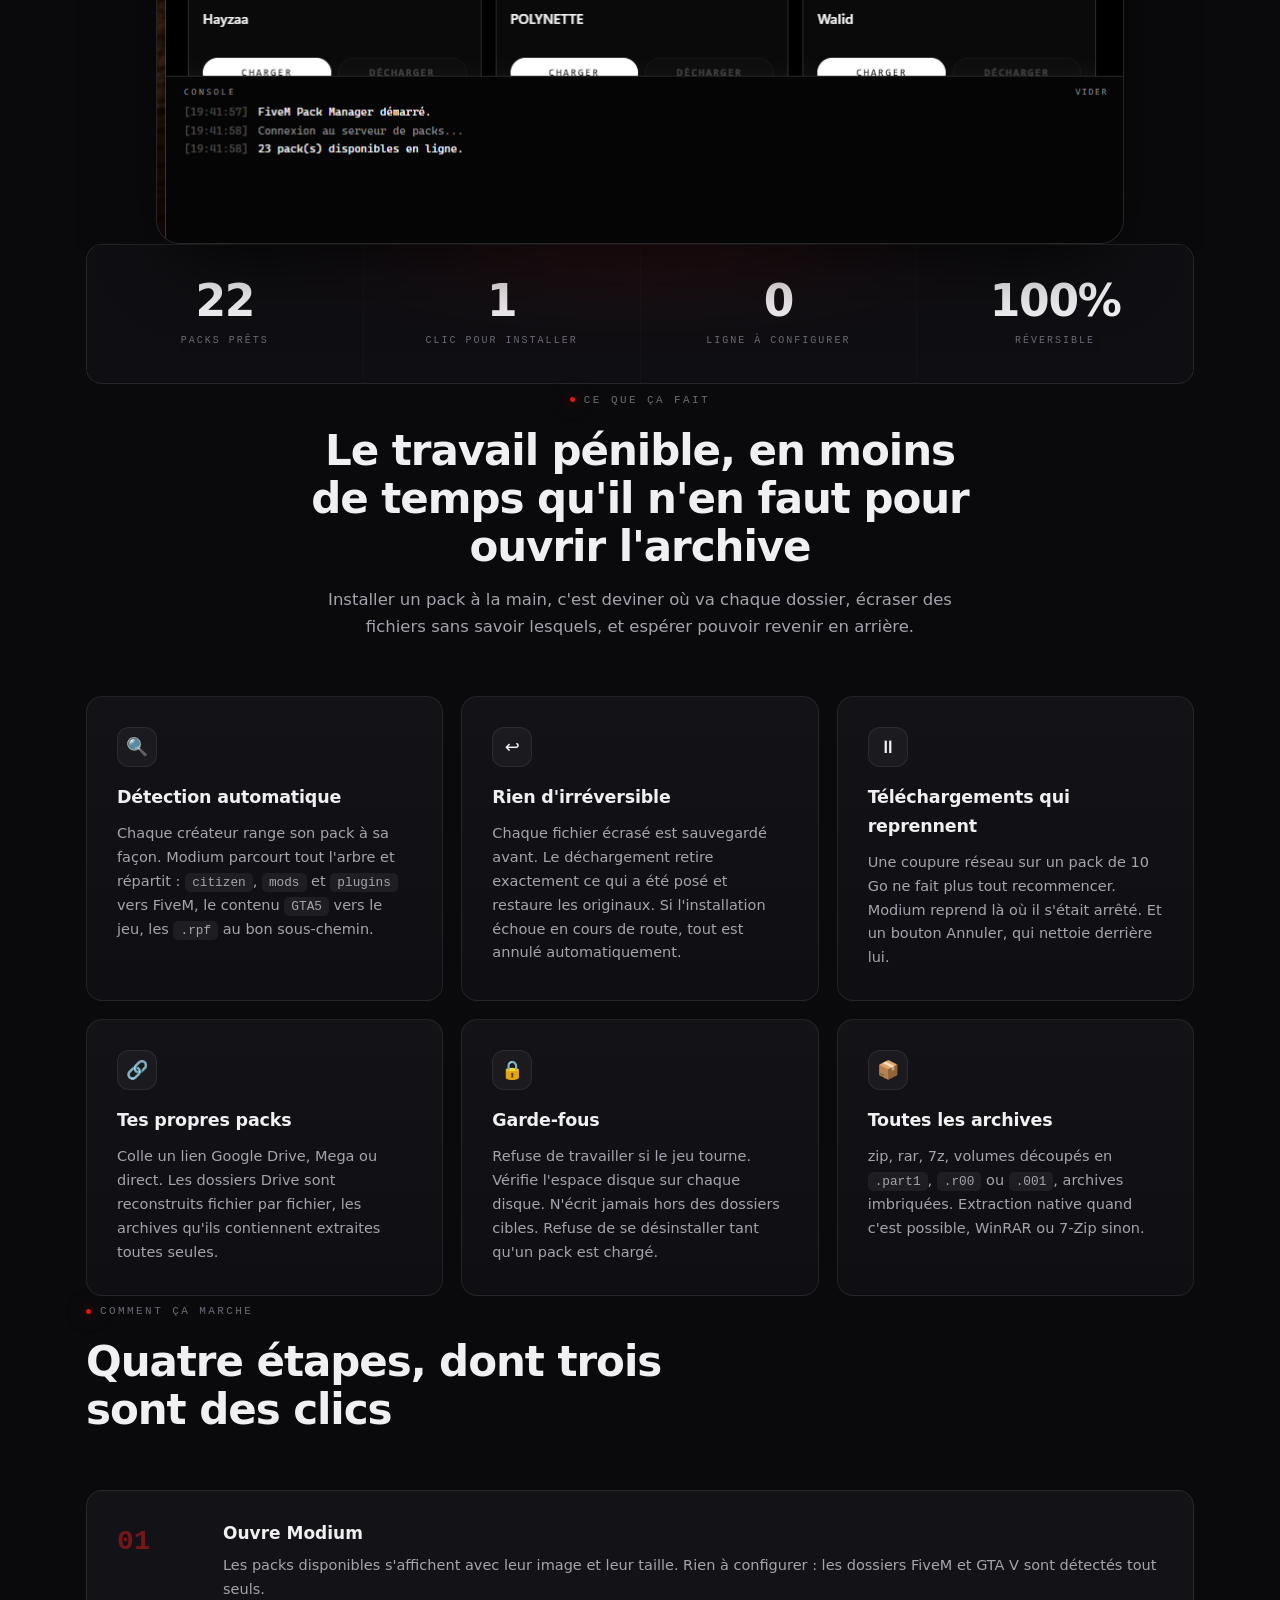
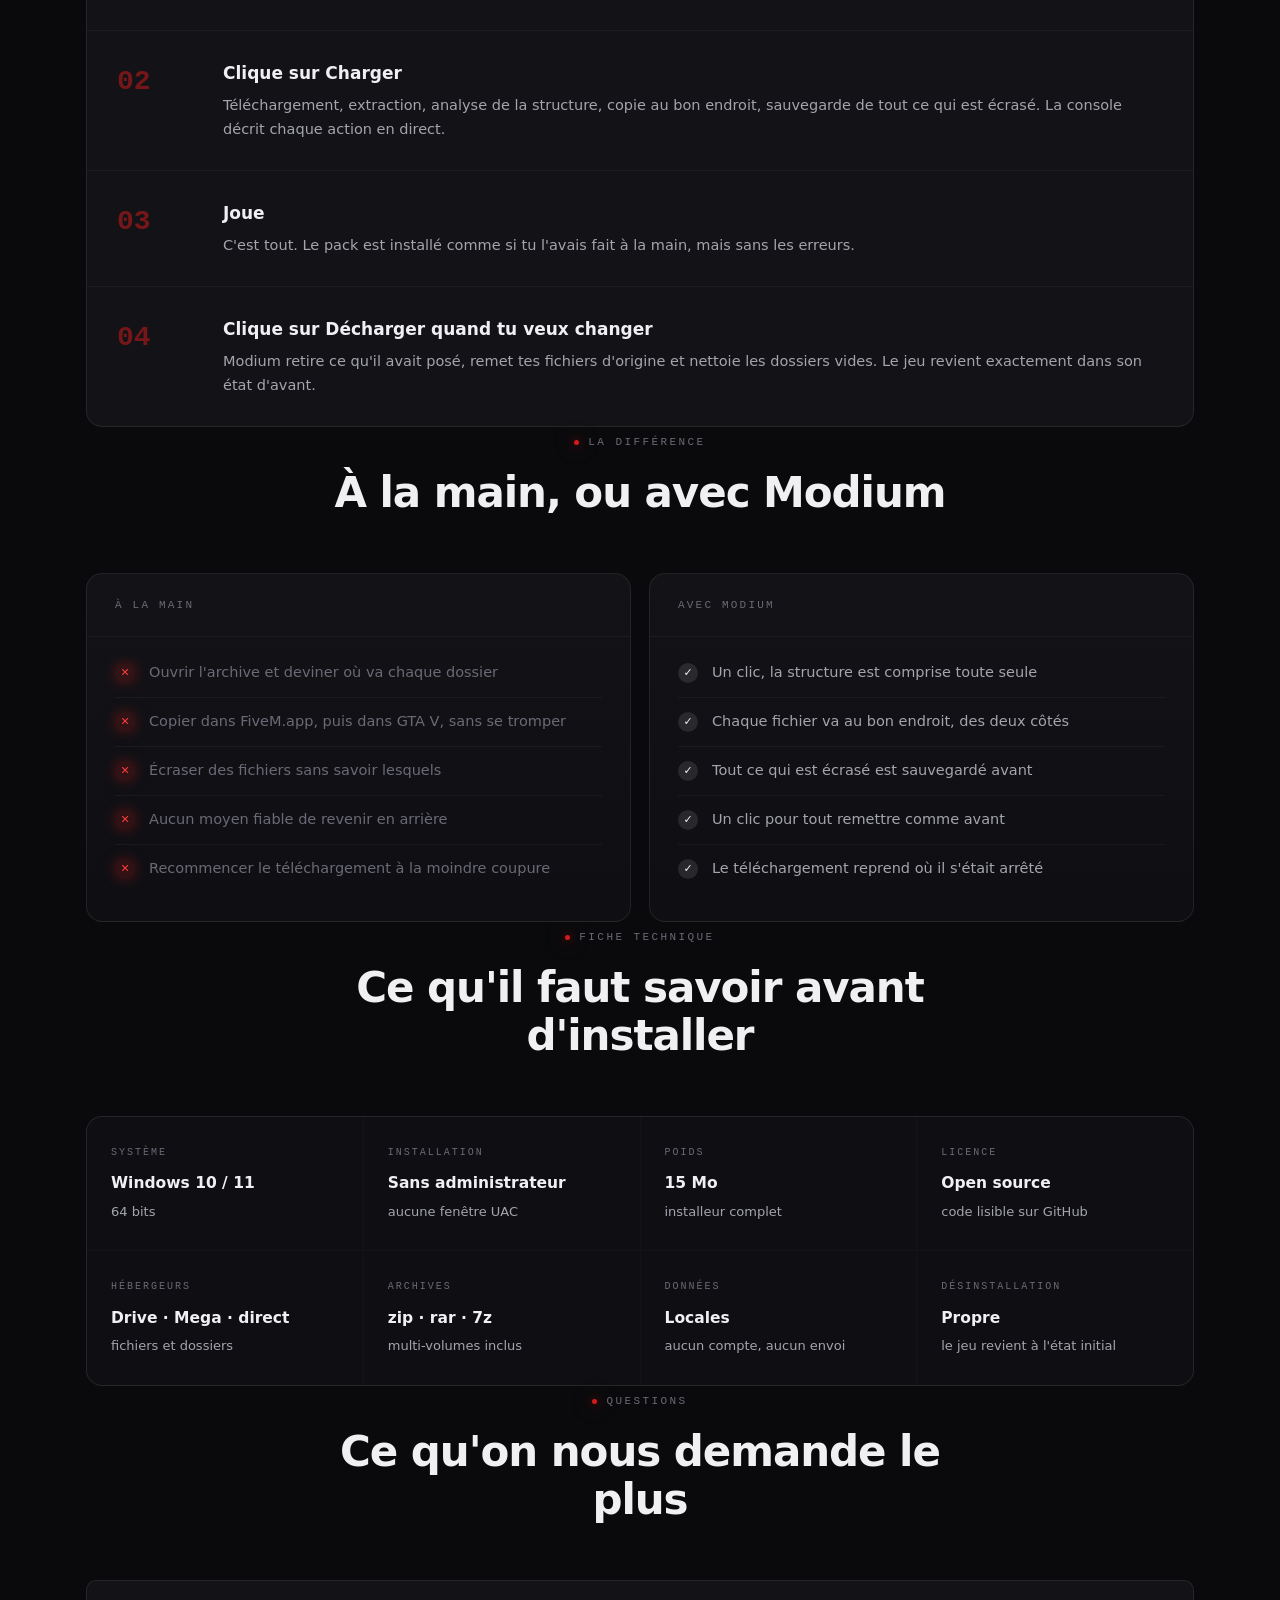
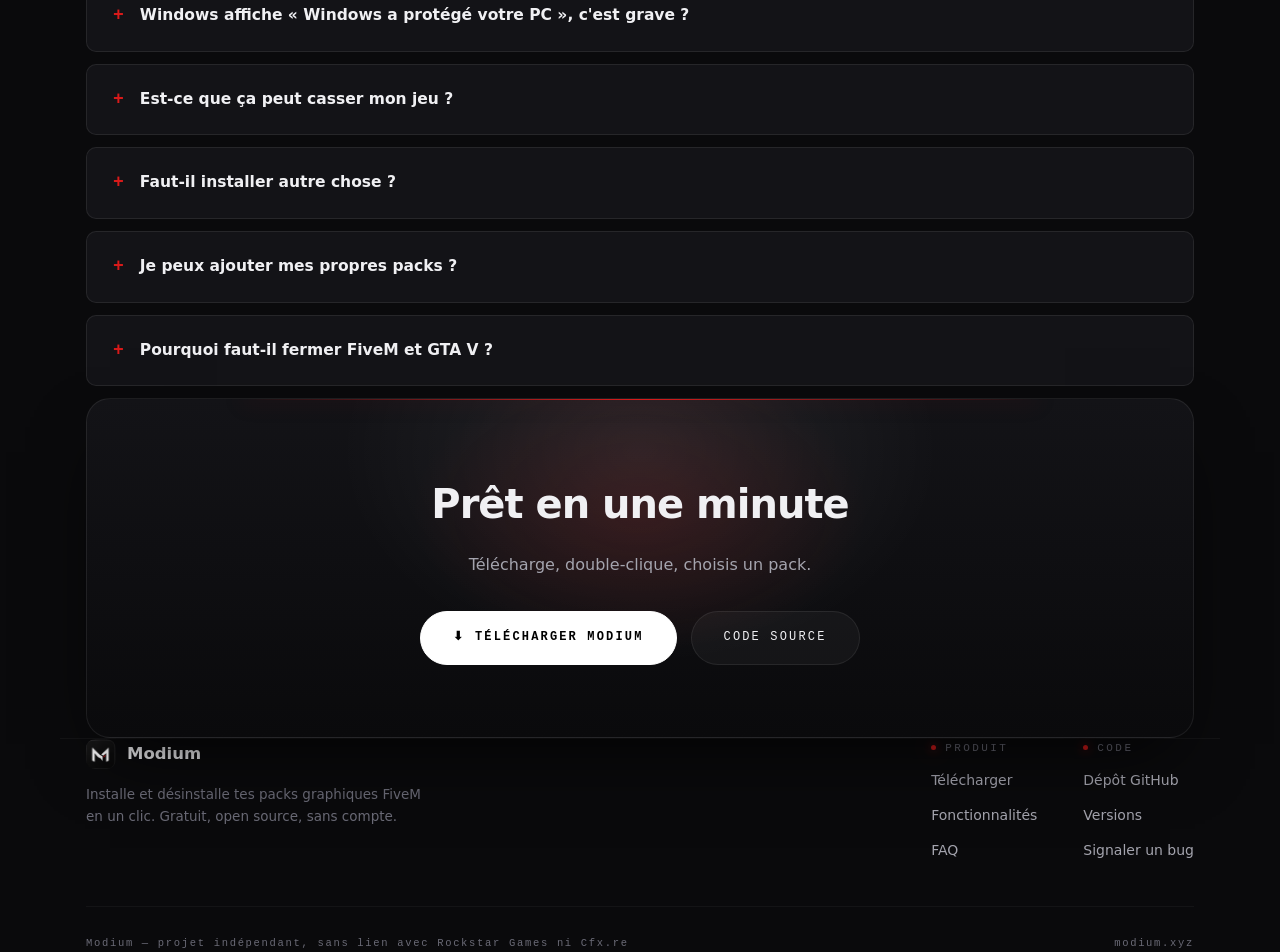
==== commit 3d5abfc9: "feat: hover sounds, hash-free navigation, and a much richer landing page Sound: short tones synthesi" ====
--- a/site/index.html
+++ b/site/index.html
@@ -12,440 +12,558 @@
 <meta property="og:url" content="https://modium.xyz/">
 <meta property="og:type" content="website">
 <meta name="twitter:card" content="summary_large_image">
+<meta name="theme-color" content="#0b0b0d">
 <style>
-  :root{
-    --bg:#0b0b0d; --bg-2:#121216; --panel:#151519; --panel-2:#1b1b20;
-    --hair:rgba(255,255,255,.09); --hair-2:rgba(255,255,255,.05);
-    --text:#ececef; --dim:#a2a2ab; --faint:#6d6d78;
-    --accent:#ffffff;
-    /* rouge du logo, relevé sur le point du i et l'éclat du M */
-    --red:#d81a1a; --red-hi:#ff3b3b;
-    --red-glow:rgba(216,26,26,.55); --red-soft:rgba(216,26,26,.16);
-    --ok:#ececef; --danger:var(--red);
-    --mono:'Cascadia Mono',Consolas,ui-monospace,'Courier New',monospace;
-    --font:'Segoe UI Variable Display','Segoe UI',system-ui,-apple-system,sans-serif;
-    --r-sm:10px; --r:16px; --r-lg:22px;
-    --shadow:0 24px 60px -20px rgba(0,0,0,.8);
-    --maxw:1140px;
-  }
-  *{margin:0;padding:0;box-sizing:border-box}
-  html{scroll-behavior:smooth}
-  body{
-    background:var(--bg); color:var(--text); font-family:var(--font);
-    line-height:1.65; -webkit-font-smoothing:antialiased;
-    overflow-x:hidden;
-  }
-  /* trame de fond, très discrète, comme dans l'app */
-  body::before{
-    content:''; position:fixed; inset:0; z-index:-2; pointer-events:none;
-    background-image:linear-gradient(var(--hair-2) 1px,transparent 1px),
-                     linear-gradient(90deg,var(--hair-2) 1px,transparent 1px);
-    background-size:44px 44px; opacity:.5;
-    mask-image:radial-gradient(ellipse 80% 60% at 50% 0%,#000 40%,transparent 100%);
-  }
-  /* halo de tête : blanc froid, avec un cœur rouge très dilué */
-  body::after{
-    content:''; position:fixed; top:-30vh; left:50%; transform:translateX(-50%);
-    width:110vw; height:80vh; z-index:-1; pointer-events:none;
-    background:
-      radial-gradient(ellipse 40% 45% at 50% 55%,var(--red-soft),transparent 70%),
-      radial-gradient(ellipse at center,rgba(255,255,255,.07),transparent 62%);
-  }
-  a{color:inherit; text-decoration:none}
-  .wrap{max-width:var(--maxw); margin:0 auto; padding:0 26px}
-  .mono{font-family:var(--mono); letter-spacing:.22em; text-transform:uppercase;
-        font-size:11px; color:var(--faint)}
-  .head .mono, .hero .mono{display:inline-flex; align-items:center; gap:9px}
-  .head .mono::before, .hero .mono::before{
-    content:''; width:5px; height:5px; border-radius:50%; background:var(--red);
-    box-shadow:0 0 10px var(--red-glow), 0 0 20px var(--red-glow);
-  }
-
-  /* ---------- barre du haut ---------- */
-  header{
-    position:sticky; top:0; z-index:50;
-    background:rgba(11,11,13,.78); backdrop-filter:blur(14px);
-    border-bottom:1px solid var(--hair-2);
-  }
-  header .wrap{display:flex; align-items:center; gap:30px; height:66px}
-  .brand{display:flex; align-items:center; gap:11px; font-weight:650;
-         letter-spacing:.02em; font-size:16px}
-  .brand img{width:29px; height:29px; border-radius:8px}
-  nav{display:flex; gap:28px; margin-left:auto}
-  nav a{font-size:14px; color:var(--dim); transition:color .2s}
-  nav a:hover{color:var(--text)}
-  .btn{
-    display:inline-flex; align-items:center; gap:9px; justify-content:center;
-    border-radius:999px; font-family:var(--mono); font-size:11px;
-    letter-spacing:.18em; text-transform:uppercase; padding:0 20px; height:38px;
-    border:1px solid var(--hair); background:rgba(255,255,255,.04);
-    color:var(--text); cursor:pointer; white-space:nowrap;
-    transition:border-color .22s, transform .22s, background .22s;
-  }
-  .btn:hover{border-color:var(--red); transform:translateY(-1px);
-             box-shadow:0 0 0 1px var(--red-soft), 0 0 22px -4px var(--red-glow)}
-  .btn.primary{background:var(--accent); color:#000; border-color:var(--accent);
-               font-weight:700}
-  .btn.primary:hover{
-    border-color:var(--accent);
-    box-shadow:0 0 26px rgba(255,255,255,.3), 0 0 46px -8px var(--red-glow);
-  }
-  .btn.lg{height:50px; padding:0 30px; font-size:12px}
-  @media(max-width:860px){nav{display:none}}
-
-  /* ---------- héro ---------- */
-  .hero{padding:98px 0 74px; text-align:center}
-  .hero h1{
-    font-size:clamp(38px,6.2vw,66px); line-height:1.06; font-weight:700;
-    letter-spacing:-.025em; margin:20px auto 20px; max-width:15ch;
-  }
-  .hero h1 em{
-    font-style:normal;
-    background:linear-gradient(100deg,#fff 30%,#8f8f99 78%);
-    -webkit-background-clip:text; background-clip:text; color:transparent;
-  }
-  .hero p.lead{font-size:18px; color:var(--dim); max-width:57ch; margin:0 auto 34px}
-  .cta{display:flex; gap:13px; justify-content:center; flex-wrap:wrap}
-  .under{margin-top:18px; font-family:var(--mono); font-size:11px;
-         letter-spacing:.14em; color:var(--faint)}
-  .chips{display:flex; gap:9px; justify-content:center; flex-wrap:wrap; margin-top:34px}
-  .chip{
-    display:inline-flex; align-items:center; gap:9px; padding:7px 16px;
-    border:1px solid var(--hair); border-radius:999px; background:rgba(255,255,255,.03);
-    font-family:var(--mono); font-size:10px; letter-spacing:.16em;
-    text-transform:uppercase; color:var(--dim);
-  }
-  .chip i{width:6px; height:6px; border-radius:50%; background:var(--red); display:block;
-          box-shadow:0 0 8px var(--red-glow), 0 0 16px var(--red-glow)}
-  .chip{transition:border-color .25s, box-shadow .25s}
-  .chip:hover{border-color:var(--red); box-shadow:0 0 20px -6px var(--red-glow)}
-
-  /* ---------- capture ---------- */
-  .shot{margin:64px auto 0; max-width:1000px; padding:0 26px}
-  .shot{position:relative}
-  .shot::before{
-    content:''; position:absolute; inset:auto 12% -34px; height:120px; z-index:-1;
-    background:radial-gradient(ellipse at center,var(--red-glow),transparent 70%);
-    filter:blur(38px); opacity:.5;
-  }
-  .shot-frame{
-    border:1px solid var(--hair); border-radius:var(--r-lg); overflow:hidden;
-    box-shadow:var(--shadow); background:var(--panel);
-    transition:border-color .35s, box-shadow .35s;
-  }
-  .shot-frame:hover{border-color:rgba(216,26,26,.45);
-                    box-shadow:var(--shadow), 0 0 60px -18px var(--red-glow)}
-  .shot-frame img{display:block; width:100%}
-
-  /* ---------- sections ---------- */
-  section{padding:104px 0}
-  .head{max-width:64ch; margin-bottom:52px}
-  .head.mid{margin-left:auto; margin-right:auto; text-align:center}
-  .head h2{font-size:clamp(28px,3.6vw,40px); line-height:1.15; font-weight:700;
-           letter-spacing:-.02em; margin:14px 0 14px}
-  .head p{color:var(--dim); font-size:16px}
-
-  .grid{display:grid; gap:18px}
-  .g3{grid-template-columns:repeat(3,1fr)}
-  .g2{grid-template-columns:repeat(2,1fr)}
-  @media(max-width:900px){.g3,.g2{grid-template-columns:1fr}}
-
-  .card{
-    border:1px solid var(--hair); border-radius:var(--r); padding:28px;
-    background:linear-gradient(180deg,var(--panel),var(--bg-2));
-    transition:border-color .25s, transform .25s;
-  }
-  .card{position:relative; overflow:hidden}
-  .card::after{
-    content:''; position:absolute; inset:-1px; border-radius:inherit; opacity:0;
-    pointer-events:none; transition:opacity .3s;
-    background:radial-gradient(420px circle at 50% 0%,var(--red-soft),transparent 70%);
-  }
-  .card:hover{border-color:rgba(216,26,26,.42); transform:translateY(-2px);
-              box-shadow:0 0 34px -14px var(--red-glow)}
-  .card:hover::after{opacity:1}
-  .card h3{font-size:17px; font-weight:650; margin:14px 0 9px; letter-spacing:-.01em}
-  .card p{color:var(--dim); font-size:14.5px}
-  .ic{
-    width:38px; height:38px; border-radius:11px; display:grid; place-items:center;
-    border:1px solid var(--hair); background:rgba(255,255,255,.04); font-size:17px;
-    transition:border-color .3s, box-shadow .3s;
-  }
-  .card:hover .ic{border-color:rgba(216,26,26,.5);
-                  box-shadow:0 0 18px -5px var(--red-glow)}
-
-  /* ---------- étapes ---------- */
-  .steps{display:grid; gap:0; border:1px solid var(--hair); border-radius:var(--r);
-         overflow:hidden; background:var(--panel)}
-  .step{display:grid; grid-template-columns:78px 1fr; gap:22px; padding:26px 28px;
-        border-bottom:1px solid var(--hair-2); align-items:start}
-  .step:last-child{border-bottom:0}
-  .step{transition:background .3s}
-  .step:hover{background:rgba(216,26,26,.045)}
-  .step .n{font-family:var(--mono); font-size:26px; color:rgba(216,26,26,.55);
-           font-weight:700; letter-spacing:0; transition:color .3s, text-shadow .3s}
-  .step:hover .n{color:var(--red); text-shadow:0 0 18px var(--red-glow)}
-  .step h3{font-size:16.5px; font-weight:650; margin-bottom:6px}
-  .step p{color:var(--dim); font-size:14.5px}
-  @media(max-width:620px){.step{grid-template-columns:52px 1fr; gap:14px; padding:22px}}
-
-  /* ---------- comparatif ---------- */
-  .cmp{display:grid; grid-template-columns:1fr 1fr; gap:18px}
-  @media(max-width:900px){.cmp{grid-template-columns:1fr}}
-  .cmp .card{padding:0; overflow:hidden}
-  .cmp .t{padding:20px 26px; border-bottom:1px solid var(--hair-2);
-          font-family:var(--mono); font-size:11px; letter-spacing:.2em;
-          text-transform:uppercase; color:var(--faint)}
-  .cmp ul{list-style:none; padding:10px 26px 26px}
-  .cmp li{display:flex; gap:13px; padding:11px 0; font-size:14.5px; color:var(--dim);
-          border-bottom:1px solid var(--hair-2)}
-  .cmp li:last-child{border-bottom:0}
-  .cmp li s{color:var(--faint); text-decoration:none}
-  .mark{flex-shrink:0; width:19px; height:19px; border-radius:50%; display:grid;
-        place-items:center; font-size:11px; margin-top:2px}
-  .no{background:rgba(216,26,26,.16); color:var(--red-hi);
-      box-shadow:0 0 12px -2px var(--red-glow)}
-  .yes{background:rgba(255,255,255,.1); color:var(--text)}
-
-  /* ---------- fiche technique ---------- */
-  .specs{display:grid; grid-template-columns:repeat(4,1fr); gap:1px;
-         background:var(--hair-2); border:1px solid var(--hair);
-         border-radius:var(--r); overflow:hidden}
-  @media(max-width:900px){.specs{grid-template-columns:repeat(2,1fr)}}
-  .spec{background:var(--bg-2); padding:26px 22px}
-  .spec .k{font-family:var(--mono); font-size:10px; letter-spacing:.2em;
-           text-transform:uppercase; color:var(--faint); margin-bottom:9px}
-  .spec{transition:background .3s}
-  .spec:hover{background:var(--panel-2)}
-  .spec .v{font-size:15px; font-weight:600}
-  .spec:hover .k{color:var(--red); text-shadow:0 0 14px var(--red-glow)}
-  .spec .s{font-size:13px; color:var(--dim); margin-top:4px}
-
-  /* ---------- faq ---------- */
-  details{border:1px solid var(--hair); border-radius:var(--r-sm); margin-bottom:11px;
-          background:var(--panel); overflow:hidden}
-  summary{padding:19px 24px; cursor:pointer; font-weight:600; font-size:15.5px;
-          list-style:none; display:flex; align-items:center; gap:14px;
-          transition:background .2s}
-  summary:hover{background:var(--panel-2)}
-  summary::-webkit-details-marker{display:none}
-  summary::before{content:'+'; font-family:var(--mono); color:var(--red);
-                  font-size:17px; flex-shrink:0; transition:text-shadow .25s}
-  summary:hover::before{text-shadow:0 0 14px var(--red-glow)}
-  details[open]{border-color:rgba(216,26,26,.3)}
-  details[open] summary::before{content:'−'}
-  details p{padding:0 24px 22px 52px; color:var(--dim); font-size:14.5px}
-  details p + p{padding-top:0}
-  details code{font-family:var(--mono); font-size:13px; background:rgba(255,255,255,.06);
-               padding:2px 7px; border-radius:5px; color:var(--text)}
-
-  /* ---------- appel final ---------- */
-  .final{
-    border:1px solid var(--hair); border-radius:var(--r-lg); padding:64px 34px;
-    text-align:center; background:linear-gradient(180deg,var(--panel),var(--bg));
-    box-shadow:var(--shadow); position:relative; overflow:hidden;
-  }
-  .final::before{
-    content:''; position:absolute; inset:-60% 20% auto; height:150%;
-    background:
-      radial-gradient(ellipse 46% 40% at 50% 62%,var(--red-soft),transparent 70%),
-      radial-gradient(ellipse at center,rgba(255,255,255,.09),transparent 60%);
-    pointer-events:none;
-  }
-  /* filet lumineux en haut de l'encart */
-  .final::after{
-    content:''; position:absolute; top:0; left:16%; right:16%; height:1px;
-    background:linear-gradient(90deg,transparent,var(--red),transparent);
-    box-shadow:0 0 18px var(--red-glow);
-  }
-  .final h2{font-size:clamp(26px,3.4vw,38px); font-weight:700; letter-spacing:-.02em;
-            margin-bottom:14px; position:relative}
-  .final p{color:var(--dim); margin-bottom:30px; position:relative}
-  .final .cta{position:relative}
-
-  /* ---------- pied ---------- */
-  footer{border-top:1px solid var(--hair-2); padding:46px 0 60px; margin-top:20px}
-  .fgrid{display:flex; gap:40px; flex-wrap:wrap; align-items:flex-start}
-  .fgrid .col{display:flex; flex-direction:column; gap:11px}
-  .fgrid .col a{font-size:14px; color:var(--dim); transition:color .2s}
-  .fgrid .col a:hover{color:var(--text)}
-  .fbrand{margin-right:auto; max-width:34ch}
-  .fbrand p{color:var(--faint); font-size:13.5px; margin-top:12px}
-  .copy{margin-top:40px; padding-top:26px; border-top:1px solid var(--hair-2);
-        font-family:var(--mono); font-size:10.5px; letter-spacing:.16em;
-        color:var(--faint); display:flex; justify-content:space-between;
-        flex-wrap:wrap; gap:12px}
-
-  /* apparition douce au défilement */
-  .rise{opacity:0; transform:translateY(16px);
-        transition:opacity .7s cubic-bezier(.2,.7,.3,1), transform .7s cubic-bezier(.2,.7,.3,1)}
-  .rise.in{opacity:1; transform:none}
-  @media(prefers-reduced-motion:reduce){
-    .rise{opacity:1; transform:none; transition:none}
-    html{scroll-behavior:auto}
-  }
+:root{
+  --bg:#0a0a0c; --bg-2:#0f0f13; --panel:#131317; --panel-2:#191920;
+  --hair:rgba(255,255,255,.08); --hair-2:rgba(255,255,255,.045);
+  --text:#f0f0f3; --dim:#a4a4ae; --faint:#6a6a76;
+  --accent:#ffffff;
+  --red:#d81a1a; --red-hi:#ff3d3d;
+  --red-glow:rgba(216,26,26,.55); --red-soft:rgba(216,26,26,.14);
+  --mono:'Cascadia Mono',Consolas,ui-monospace,'Courier New',monospace;
+  --font:'Segoe UI Variable Display','Segoe UI',system-ui,-apple-system,sans-serif;
+  --r-sm:10px; --r:16px; --r-lg:24px;
+  --shadow:0 30px 70px -24px rgba(0,0,0,.85);
+  --maxw:1160px;
+  --ease:cubic-bezier(.22,.68,.28,1);
+}
+*{margin:0;padding:0;box-sizing:border-box}
+html{scroll-behavior:smooth}
+body{
+  background:var(--bg); color:var(--text); font-family:var(--font);
+  line-height:1.65; -webkit-font-smoothing:antialiased; overflow-x:hidden;
+}
+a{color:inherit; text-decoration:none}
+img{max-width:100%; display:block}
+.wrap{max-width:var(--maxw); margin:0 auto; padding:0 26px}
+
+/* ─── couches de fond ───────────────────────────────────────────── */
+.grille,.aura,.grain{position:fixed; inset:0; pointer-events:none}
+.grille{
+  z-index:-3;
+  background-image:linear-gradient(var(--hair-2) 1px,transparent 1px),
+                   linear-gradient(90deg,var(--hair-2) 1px,transparent 1px);
+  background-size:48px 48px;
+  mask-image:radial-gradient(ellipse 90% 70% at 50% 0%,#000 30%,transparent 95%);
+  transform:translateY(var(--par,0px));
+}
+.aura{
+  z-index:-2;
+  background:
+    radial-gradient(ellipse 34% 26% at 50% 4%,var(--red-soft),transparent 70%),
+    radial-gradient(ellipse 62% 42% at 50% -6%,rgba(255,255,255,.07),transparent 70%);
+}
+/* grain : SVG en ligne, aucun fichier a telecharger */
+.grain{
+  z-index:9998; opacity:.035; mix-blend-mode:overlay;
+  background-image:url("data:image/svg+xml,%3Csvg xmlns='http://www.w3.org/2000/svg' width='200' height='200'%3E%3Cfilter id='n'%3E%3CfeTurbulence type='fractalNoise' baseFrequency='.85' numOctaves='3'/%3E%3C/filter%3E%3Crect width='200' height='200' filter='url(%23n)'/%3E%3C/svg%3E");
+}
+/* halo qui suit la souris */
+.torche{
+  position:fixed; z-index:-1; width:520px; height:520px; left:0; top:0;
+  margin:-260px 0 0 -260px; pointer-events:none; opacity:0;
+  transition:opacity .5s;
+  background:radial-gradient(circle,rgba(216,26,26,.10),transparent 62%);
+  transform:translate3d(var(--tx,50vw),var(--ty,20vh),0);
+}
+body.pointeur .torche{opacity:1}
+
+/* ─── barre du haut ─────────────────────────────────────────────── */
+header{
+  position:sticky; top:0; z-index:60;
+  background:rgba(10,10,12,.7); backdrop-filter:blur(16px) saturate(140%);
+  border-bottom:1px solid transparent; transition:border-color .3s, background .3s;
+}
+header.colle{border-bottom-color:var(--hair-2); background:rgba(10,10,12,.88)}
+header .wrap{display:flex; align-items:center; gap:26px; height:68px}
+.marque{display:flex; align-items:center; gap:11px; font-weight:650; font-size:16.5px}
+.marque img{width:30px; height:30px; border-radius:9px}
+nav{display:flex; gap:26px; margin-left:auto}
+nav a{
+  font-size:14px; color:var(--dim); position:relative; padding:4px 0;
+  transition:color .25s;
+}
+nav a::after{
+  content:''; position:absolute; left:0; right:0; bottom:-2px; height:1px;
+  background:var(--red); transform:scaleX(0); transform-origin:left;
+  transition:transform .3s var(--ease); box-shadow:0 0 10px var(--red-glow);
+}
+nav a:hover,nav a.actif{color:var(--text)}
+nav a:hover::after,nav a.actif::after{transform:scaleX(1)}
+@media(max-width:900px){nav{display:none}}
+
+/* jauge de defilement */
+.jauge{
+  position:absolute; left:0; bottom:-1px; height:2px; width:100%;
+  transform:scaleX(var(--p,0)); transform-origin:left;
+  background:linear-gradient(90deg,var(--red),var(--red-hi));
+  box-shadow:0 0 14px var(--red-glow);
+}
+
+/* ─── boutons ───────────────────────────────────────────────────── */
+.btn{
+  display:inline-flex; align-items:center; gap:9px; justify-content:center;
+  border-radius:999px; font-family:var(--mono); font-size:11px;
+  letter-spacing:.18em; text-transform:uppercase; padding:0 22px; height:40px;
+  border:1px solid var(--hair); background:rgba(255,255,255,.04);
+  color:var(--text); cursor:pointer; white-space:nowrap; position:relative;
+  overflow:hidden; transition:border-color .25s, box-shadow .25s, transform .18s var(--ease);
+}
+.btn>*{position:relative; z-index:1}
+.btn::before{
+  content:''; position:absolute; inset:0; opacity:0; transition:opacity .3s;
+  background:radial-gradient(160px circle at var(--mx,50%) var(--my,50%),
+             var(--red-soft),transparent 70%);
+}
+.btn:hover{border-color:var(--red); box-shadow:0 0 26px -6px var(--red-glow)}
+.btn:hover::before{opacity:1}
+.btn:active{transform:scale(.97)}
+.btn.primary{
+  background:var(--accent); color:#000; border-color:var(--accent); font-weight:700;
+}
+.btn.primary::before{background:radial-gradient(160px circle at var(--mx,50%) var(--my,50%),
+                     rgba(216,26,26,.28),transparent 70%)}
+.btn.primary:hover{box-shadow:0 0 30px rgba(255,255,255,.28),0 0 54px -10px var(--red-glow)}
+.btn.lg{height:54px; padding:0 32px; font-size:12px}
+
+/* bouton son : egaliseur anime */
+.btn-son{
+  width:40px; height:40px; border-radius:50%; flex-shrink:0;
+  border:1px solid var(--hair); background:rgba(255,255,255,.04);
+  cursor:pointer; display:grid; place-items:center; padding:0;
+  transition:border-color .22s, box-shadow .22s;
+}
+.btn-son:hover{border-color:var(--red); box-shadow:0 0 18px -5px var(--red-glow)}
+.btn-son span{display:flex; align-items:center; gap:2.5px; height:14px}
+.btn-son b,.btn-son i,.btn-son u{
+  display:block; width:2.5px; border-radius:2px; background:var(--text);
+  transition:height .25s, background .25s;
+}
+.btn-son b{height:6px}
+.btn-son i{height:13px}
+.btn-son u{height:9px}
+.btn-son[aria-pressed="true"] b{animation:eq 1.1s ease-in-out infinite}
+.btn-son[aria-pressed="true"] i{animation:eq 1.1s ease-in-out .18s infinite}
+.btn-son[aria-pressed="true"] u{animation:eq 1.1s ease-in-out .36s infinite}
+@keyframes eq{0%,100%{transform:scaleY(.4)}50%{transform:scaleY(1)}}
+.btn-son[aria-pressed="false"] b,.btn-son[aria-pressed="false"] i,
+.btn-son[aria-pressed="false"] u{height:3px; background:var(--red); animation:none}
+
+/* ─── héro ──────────────────────────────────────────────────────── */
+.hero{padding:104px 0 80px; text-align:center; position:relative}
+.oeil{
+  display:inline-flex; align-items:center; gap:10px; font-family:var(--mono);
+  font-size:11px; letter-spacing:.24em; text-transform:uppercase; color:var(--faint);
+  border:1px solid var(--hair); border-radius:999px; padding:7px 18px;
+  background:rgba(255,255,255,.03);
+}
+.oeil::before{
+  content:''; width:6px; height:6px; border-radius:50%; background:var(--red);
+  box-shadow:0 0 10px var(--red-glow),0 0 22px var(--red-glow);
+  animation:pouls 2.4s ease-in-out infinite;
+}
+@keyframes pouls{0%,100%{opacity:.5;transform:scale(.85)}50%{opacity:1;transform:scale(1)}}
+.hero h1{
+  font-size:clamp(40px,6.6vw,74px); line-height:1.04; font-weight:750;
+  letter-spacing:-.03em; margin:24px auto 22px; max-width:15ch;
+}
+.hero h1 em{
+  font-style:normal; background-size:220% 100%;
+  background-image:linear-gradient(100deg,#fff 0%,#fff 34%,#8d8d97 52%,#fff 70%,#fff 100%);
+  -webkit-background-clip:text; background-clip:text; color:transparent;
+  animation:brille 7s linear infinite;
+}
+@keyframes brille{to{background-position:-220% 0}}
+.lead{font-size:18.5px; color:var(--dim); max-width:58ch; margin:0 auto 36px}
+.cta{display:flex; gap:14px; justify-content:center; flex-wrap:wrap}
+.sous{margin-top:20px; font-family:var(--mono); font-size:11px;
+      letter-spacing:.14em; color:var(--faint)}
+.bulles{display:flex; gap:10px; justify-content:center; flex-wrap:wrap; margin-top:38px}
+.bulle{
+  display:inline-flex; align-items:center; gap:10px; padding:8px 18px;
+  border:1px solid var(--hair); border-radius:999px; background:rgba(255,255,255,.03);
+  font-family:var(--mono); font-size:10px; letter-spacing:.16em;
+  text-transform:uppercase; color:var(--dim); cursor:default;
+  transition:border-color .25s, box-shadow .25s, transform .25s var(--ease), color .25s;
+}
+.bulle i{width:6px; height:6px; border-radius:50%; background:var(--red);
+         box-shadow:0 0 8px var(--red-glow),0 0 16px var(--red-glow)}
+.bulle:hover{border-color:var(--red); color:var(--text);
+             box-shadow:0 0 24px -6px var(--red-glow); transform:translateY(-2px)}
+
+/* ─── bandeau défilant ──────────────────────────────────────────── */
+.ruban{
+  margin-top:66px; border-top:1px solid var(--hair-2);
+  border-bottom:1px solid var(--hair-2); padding:16px 0; overflow:hidden;
+  mask-image:linear-gradient(90deg,transparent,#000 12%,#000 88%,transparent);
+}
+.piste{display:flex; gap:44px; width:max-content; animation:glisse 34s linear infinite}
+.piste span{
+  font-family:var(--mono); font-size:12px; letter-spacing:.24em;
+  text-transform:uppercase; color:var(--faint); display:flex; align-items:center; gap:44px;
+}
+.piste span::after{content:''; width:4px; height:4px; border-radius:50%; background:var(--red);
+                   opacity:.6}
+@keyframes glisse{to{transform:translateX(-50%)}}
+.ruban:hover .piste{animation-play-state:paused}
+
+/* ─── capture ───────────────────────────────────────────────────── */
+.capture{margin:78px auto 0; max-width:1020px; padding:0 26px; position:relative;
+         perspective:1400px}
+.capture::before{
+  content:''; position:absolute; inset:auto 14% -40px; height:150px; z-index:-1;
+  background:radial-gradient(ellipse at center,var(--red-glow),transparent 70%);
+  filter:blur(46px); opacity:.55;
+}
+.cadre{
+  border:1px solid var(--hair); border-radius:var(--r-lg); overflow:hidden;
+  box-shadow:var(--shadow); background:var(--panel);
+  transform:rotateX(var(--rx,0deg)) rotateY(var(--ry,0deg));
+  transition:transform .5s var(--ease), border-color .4s, box-shadow .4s;
+  will-change:transform;
+}
+.cadre:hover{border-color:rgba(216,26,26,.4);
+             box-shadow:var(--shadow),0 0 70px -20px var(--red-glow)}
+
+/* ─── sections ──────────────────────────────────────────────────── */
+section{padding:112px 0}
+.tete{max-width:66ch; margin-bottom:56px}
+.tete.centre{margin-left:auto; margin-right:auto; text-align:center}
+.etiq{
+  display:inline-flex; align-items:center; gap:9px; font-family:var(--mono);
+  font-size:11px; letter-spacing:.22em; text-transform:uppercase; color:var(--faint);
+}
+.etiq::before{content:''; width:5px; height:5px; border-radius:50%; background:var(--red);
+              box-shadow:0 0 10px var(--red-glow),0 0 20px var(--red-glow)}
+.tete h2{font-size:clamp(29px,3.8vw,42px); line-height:1.14; font-weight:730;
+         letter-spacing:-.025em; margin:16px 0 15px}
+.tete p{color:var(--dim); font-size:16.5px}
+
+.grid{display:grid; gap:18px}
+.g3{grid-template-columns:repeat(3,1fr)}
+@media(max-width:940px){.g3{grid-template-columns:1fr}}
+
+.carte{
+  border:1px solid var(--hair); border-radius:var(--r); padding:30px;
+  background:linear-gradient(180deg,var(--panel),var(--bg-2));
+  position:relative; overflow:hidden;
+  transition:border-color .3s, transform .3s var(--ease), box-shadow .3s;
+}
+.carte::after{
+  content:''; position:absolute; inset:0; opacity:0; pointer-events:none;
+  transition:opacity .35s;
+  background:radial-gradient(340px circle at var(--mx,50%) var(--my,50%),
+             rgba(216,26,26,.13),transparent 72%);
+}
+.carte:hover{border-color:rgba(216,26,26,.4); transform:translateY(-4px);
+             box-shadow:0 0 40px -16px var(--red-glow)}
+.carte:hover::after{opacity:1}
+.carte h3{font-size:17.5px; font-weight:660; margin:16px 0 10px; letter-spacing:-.01em}
+.carte p{color:var(--dim); font-size:14.5px}
+.ic{
+  width:40px; height:40px; border-radius:12px; display:grid; place-items:center;
+  border:1px solid var(--hair); background:rgba(255,255,255,.04); font-size:18px;
+  transition:border-color .3s, box-shadow .3s, transform .3s var(--ease);
+}
+.carte:hover .ic{border-color:rgba(216,26,26,.5); transform:translateY(-2px)
+                 rotate(-4deg); box-shadow:0 0 20px -5px var(--red-glow)}
+code{font-family:var(--mono); font-size:.88em; background:rgba(255,255,255,.06);
+     padding:2px 7px; border-radius:5px}
+
+/* ─── compteurs ─────────────────────────────────────────────────── */
+.chiffres{display:grid; grid-template-columns:repeat(4,1fr); gap:1px;
+          background:var(--hair-2); border:1px solid var(--hair);
+          border-radius:var(--r); overflow:hidden}
+@media(max-width:820px){.chiffres{grid-template-columns:repeat(2,1fr)}}
+.nombre{background:var(--bg-2); padding:34px 22px; text-align:center;
+        transition:background .3s}
+.nombre:hover{background:var(--panel-2)}
+.nombre b{display:block; font-size:clamp(30px,4vw,44px); font-weight:750;
+          letter-spacing:-.03em; line-height:1}
+.nombre span{display:block; margin-top:10px; font-family:var(--mono); font-size:10px;
+             letter-spacing:.2em; text-transform:uppercase; color:var(--faint)}
+.nombre:hover span{color:var(--red)}
+
+/* ─── étapes ────────────────────────────────────────────────────── */
+.etapes{border:1px solid var(--hair); border-radius:var(--r); overflow:hidden;
+        background:var(--panel)}
+.etape{display:grid; grid-template-columns:82px 1fr; gap:24px; padding:28px 30px;
+       border-bottom:1px solid var(--hair-2); align-items:start; position:relative;
+       transition:background .3s}
+.etape:last-child{border-bottom:0}
+.etape::before{
+  content:''; position:absolute; left:0; top:0; bottom:0; width:2px;
+  background:var(--red); transform:scaleY(0); transform-origin:top;
+  transition:transform .4s var(--ease); box-shadow:0 0 14px var(--red-glow);
+}
+.etape:hover{background:rgba(216,26,26,.045)}
+.etape:hover::before{transform:scaleY(1)}
+.etape .n{font-family:var(--mono); font-size:28px; font-weight:750;
+          color:rgba(216,26,26,.5); transition:color .3s, text-shadow .3s}
+.etape:hover .n{color:var(--red); text-shadow:0 0 20px var(--red-glow)}
+.etape h3{font-size:17px; font-weight:660; margin-bottom:7px}
+.etape p{color:var(--dim); font-size:14.5px}
+@media(max-width:620px){.etape{grid-template-columns:54px 1fr; gap:16px; padding:22px}}
+
+/* ─── comparatif ────────────────────────────────────────────────── */
+.duel{display:grid; grid-template-columns:1fr 1fr; gap:18px}
+@media(max-width:940px){.duel{grid-template-columns:1fr}}
+.duel .carte{padding:0}
+.duel .t{padding:22px 28px; border-bottom:1px solid var(--hair-2);
+         font-family:var(--mono); font-size:11px; letter-spacing:.2em;
+         text-transform:uppercase; color:var(--faint)}
+.duel ul{list-style:none; padding:12px 28px 28px}
+.duel li{display:flex; gap:14px; padding:12px 0; font-size:14.5px; color:var(--dim);
+         border-bottom:1px solid var(--hair-2)}
+.duel li:last-child{border-bottom:0}
+.duel li s{color:var(--faint); text-decoration:none}
+.marq{flex-shrink:0; width:20px; height:20px; border-radius:50%; display:grid;
+      place-items:center; font-size:11px; margin-top:2px}
+.non{background:rgba(216,26,26,.16); color:var(--red-hi);
+     box-shadow:0 0 14px -2px var(--red-glow)}
+.oui{background:rgba(255,255,255,.1); color:var(--text)}
+
+/* ─── fiche technique ───────────────────────────────────────────── */
+.specs{display:grid; grid-template-columns:repeat(4,1fr); gap:1px;
+       background:var(--hair-2); border:1px solid var(--hair);
+       border-radius:var(--r); overflow:hidden}
+@media(max-width:940px){.specs{grid-template-columns:repeat(2,1fr)}}
+.spec{background:var(--bg-2); padding:28px 24px; transition:background .3s}
+.spec:hover{background:var(--panel-2)}
+.spec .k{font-family:var(--mono); font-size:10px; letter-spacing:.2em;
+         text-transform:uppercase; color:var(--faint); margin-bottom:10px;
+         transition:color .3s, text-shadow .3s}
+.spec:hover .k{color:var(--red); text-shadow:0 0 14px var(--red-glow)}
+.spec .v{font-size:15.5px; font-weight:640}
+.spec .s{font-size:13px; color:var(--dim); margin-top:4px}
+
+/* ─── faq ───────────────────────────────────────────────────────── */
+details{border:1px solid var(--hair); border-radius:var(--r-sm); margin-bottom:12px;
+        background:var(--panel); overflow:hidden; transition:border-color .3s}
+details[open]{border-color:rgba(216,26,26,.32)}
+summary{padding:20px 26px; cursor:pointer; font-weight:620; font-size:15.5px;
+        list-style:none; display:flex; align-items:center; gap:16px;
+        transition:background .25s}
+summary:hover{background:var(--panel-2)}
+summary::-webkit-details-marker{display:none}
+summary::before{content:'+'; font-family:var(--mono); color:var(--red); font-size:18px;
+                flex-shrink:0; transition:transform .3s var(--ease), text-shadow .25s}
+summary:hover::before{text-shadow:0 0 14px var(--red-glow)}
+details[open] summary::before{content:'+'; transform:rotate(45deg)}
+details .rep{padding:0 26px 24px 58px; color:var(--dim); font-size:14.5px}
+details .rep p+p{margin-top:12px}
+
+/* ─── appel final ───────────────────────────────────────────────── */
+.final{
+  border:1px solid var(--hair); border-radius:var(--r-lg); padding:72px 36px;
+  text-align:center; background:linear-gradient(180deg,var(--panel),var(--bg));
+  box-shadow:var(--shadow); position:relative; overflow:hidden;
+}
+.final::before{
+  content:''; position:absolute; inset:-60% 18% auto; height:150%; pointer-events:none;
+  background:
+    radial-gradient(ellipse 46% 40% at 50% 62%,var(--red-soft),transparent 70%),
+    radial-gradient(ellipse at center,rgba(255,255,255,.08),transparent 60%);
+}
+.final::after{
+  content:''; position:absolute; top:0; left:14%; right:14%; height:1px;
+  background:linear-gradient(90deg,transparent,var(--red),transparent);
+  box-shadow:0 0 20px var(--red-glow);
+}
+.final h2{font-size:clamp(28px,3.6vw,40px); font-weight:740; letter-spacing:-.025em;
+          margin-bottom:15px; position:relative}
+.final p{color:var(--dim); margin-bottom:32px; position:relative}
+.final .cta{position:relative}
+
+/* ─── pied ──────────────────────────────────────────────────────── */
+footer{border-top:1px solid var(--hair-2); padding:52px 0 64px; margin-top:24px}
+.fgrid{display:flex; gap:46px; flex-wrap:wrap; align-items:flex-start}
+.fgrid .col{display:flex; flex-direction:column; gap:12px}
+.fgrid .col a{font-size:14px; color:var(--dim); transition:color .25s, transform .25s}
+.fgrid .col a:hover{color:var(--text); transform:translateX(3px)}
+.fmarque{margin-right:auto; max-width:34ch}
+.fmarque p{color:var(--faint); font-size:13.5px; margin-top:14px}
+.copy{margin-top:44px; padding-top:28px; border-top:1px solid var(--hair-2);
+      font-family:var(--mono); font-size:10.5px; letter-spacing:.16em;
+      color:var(--faint); display:flex; justify-content:space-between;
+      flex-wrap:wrap; gap:12px}
+
+/* ─── apparition au défilement ──────────────────────────────────── */
+.monte{opacity:0; transform:translateY(22px);
+       transition:opacity .8s var(--ease), transform .8s var(--ease);
+       transition-delay:var(--d,0ms)}
+.monte.vu{opacity:1; transform:none}
+
+@media(prefers-reduced-motion:reduce){
+  *,*::before,*::after{animation:none !important; transition-duration:.01ms !important}
+  .monte{opacity:1; transform:none}
+  html{scroll-behavior:auto}
+  .torche,.grain{display:none}
+}
 </style>
 </head>
 <body>
-
-<header>
+<div class="grille"></div><div class="aura"></div><div class="torche"></div>
+<div class="grain"></div>
+
+<header id="haut">
   <div class="wrap">
-    <a class="brand" href="/"><img src="assets/icon.png" alt="">Modium</a>
+    <a class="marque" href="/"><img src="assets/icon.png" alt="">Modium</a>
     <nav>
-      <a href="#fonctions">Fonctionnalités</a>
-      <a href="#etapes">Comment ça marche</a>
-      <a href="#technique">Technique</a>
-      <a href="#faq">FAQ</a>
+      <a href="/" data-vers="fonctions">Fonctionnalités</a>
+      <a href="/" data-vers="etapes">Comment ça marche</a>
+      <a href="/" data-vers="technique">Technique</a>
+      <a href="/" data-vers="faq">FAQ</a>
       <a href="https://github.com/ImSerial/modium">GitHub</a>
     </nav>
+    <button id="son" class="btn-son" type="button" aria-pressed="true"
+            title="Couper les sons"><span><b></b><i></i><u></u></span></button>
     <a class="btn primary" href="https://github.com/ImSerial/modium/releases/latest">Télécharger</a>
   </div>
+  <div class="jauge"></div>
 </header>
 
 <div class="hero wrap">
-  <div class="mono">GTA V &middot; FiveM &middot; un seul clic</div>
-  <h1>Tes packs graphiques, <em>installés proprement</em></h1>
-  <p class="lead">
+  <div class="oeil monte">GTA V &middot; FiveM &middot; un seul clic</div>
+  <h1 class="monte" style="--d:80ms">Tes packs graphiques, <em>installés proprement</em></h1>
+  <p class="lead monte" style="--d:160ms">
     QuantV, NVE, ReShade, ENB. Modium télécharge le pack, comprend comment il est
     rangé, envoie chaque fichier au bon endroit — et sait tout remettre comme avant.
   </p>
-  <div class="cta">
-    <a class="btn primary lg" href="https://github.com/ImSerial/modium/releases/latest">⬇ Télécharger pour Windows</a>
-    <a class="btn lg" href="https://github.com/ImSerial/modium">Voir le code source</a>
-  </div>
-  <div class="under">Gratuit &middot; sans compte &middot; sans droits administrateur</div>
-  <div class="chips">
-    <span class="chip"><i></i>Open source</span>
-    <span class="chip"><i></i>Aucune configuration</span>
-    <span class="chip"><i></i>Windows 10 &amp; 11</span>
-    <span class="chip"><i></i>Désinstallation réversible</span>
+  <div class="cta monte" style="--d:240ms">
+    <a class="btn primary lg" href="https://github.com/ImSerial/modium/releases/latest"><span>⬇ Télécharger pour Windows</span></a>
+    <a class="btn lg" href="https://github.com/ImSerial/modium"><span>Voir le code source</span></a>
+  </div>
+  <div class="sous monte" style="--d:300ms">Gratuit &middot; sans compte &middot; sans droits administrateur</div>
+  <div class="bulles monte" style="--d:360ms">
+    <span class="bulle"><i></i>Open source</span>
+    <span class="bulle"><i></i>Aucune configuration</span>
+    <span class="bulle"><i></i>Windows 10 &amp; 11</span>
+    <span class="bulle"><i></i>Désinstallation réversible</span>
   </div>
 </div>
 
-<div class="shot rise">
-  <div class="shot-frame"><img src="assets/app.png" alt="L'interface de Modium" loading="lazy"></div>
+<div class="ruban monte">
+  <div class="piste">
+    <span>QuantV &middot; NVE &middot; ReShade &middot; ENB &middot; Pack Japon &middot; Breaking Bad &middot; Snowfall &middot; Old School &middot; Winter &middot; Illegal &middot; Polynette &middot; Heavenfox</span>
+    <span>QuantV &middot; NVE &middot; ReShade &middot; ENB &middot; Pack Japon &middot; Breaking Bad &middot; Snowfall &middot; Old School &middot; Winter &middot; Illegal &middot; Polynette &middot; Heavenfox</span>
+  </div>
 </div>
 
-<section id="fonctions" class="wrap">
-  <div class="head mid rise">
-    <div class="mono">Ce que ça fait</div>
+<div class="capture monte">
+  <div class="cadre" id="cadre"><img src="assets/app.png" alt="L'interface de Modium" loading="lazy"></div>
+</div>
+
+<section class="wrap">
+  <div class="chiffres monte">
+    <div class="nombre"><b data-vers-nb="22">0</b><span>packs prêts</span></div>
+    <div class="nombre"><b data-vers-nb="1">0</b><span>clic pour installer</span></div>
+    <div class="nombre"><b data-vers-nb="0">0</b><span>ligne à configurer</span></div>
+    <div class="nombre"><b data-vers-nb="100" data-suffixe="%">0</b><span>réversible</span></div>
+  </div>
+</section>
+
+<section id="fonctions" class="wrap" style="padding-top:0">
+  <div class="tete centre monte">
+    <div class="etiq">Ce que ça fait</div>
     <h2>Le travail pénible, en moins de temps qu'il n'en faut pour ouvrir l'archive</h2>
     <p>Installer un pack à la main, c'est deviner où va chaque dossier, écraser des
        fichiers sans savoir lesquels, et espérer pouvoir revenir en arrière.</p>
   </div>
   <div class="grid g3">
-    <div class="card rise">
-      <div class="ic">🔍</div>
+    <div class="carte monte"><div class="ic">🔍</div>
       <h3>Détection automatique</h3>
       <p>Chaque créateur range son pack à sa façon. Modium parcourt tout l'arbre et
          répartit : <code>citizen</code>, <code>mods</code> et <code>plugins</code> vers
          FiveM, le contenu <code>GTA5</code> vers le jeu, les <code>.rpf</code> au bon
-         sous-chemin.</p>
-    </div>
-    <div class="card rise">
-      <div class="ic">↩</div>
+         sous-chemin.</p></div>
+    <div class="carte monte" style="--d:80ms"><div class="ic">↩</div>
       <h3>Rien d'irréversible</h3>
       <p>Chaque fichier écrasé est sauvegardé avant. Le déchargement retire exactement
          ce qui a été posé et restaure les originaux. Si l'installation échoue en cours
-         de route, tout est annulé automatiquement.</p>
-    </div>
-    <div class="card rise">
-      <div class="ic">⏸</div>
+         de route, tout est annulé automatiquement.</p></div>
+    <div class="carte monte" style="--d:160ms"><div class="ic">⏸</div>
       <h3>Téléchargements qui reprennent</h3>
       <p>Une coupure réseau sur un pack de 10 Go ne fait plus tout recommencer. Modium
-         reprend là où il s'était arrêté. Et un bouton Annuler, qui nettoie derrière lui.</p>
-    </div>
-    <div class="card rise">
-      <div class="ic">🔗</div>
+         reprend là où il s'était arrêté. Et un bouton Annuler, qui nettoie derrière lui.</p></div>
+    <div class="carte monte"><div class="ic">🔗</div>
       <h3>Tes propres packs</h3>
       <p>Colle un lien Google Drive, Mega ou direct. Les dossiers Drive sont reconstruits
-         fichier par fichier, les archives qu'ils contiennent extraites toutes seules.</p>
-    </div>
-    <div class="card rise">
-      <div class="ic">🔒</div>
+         fichier par fichier, les archives qu'ils contiennent extraites toutes seules.</p></div>
+    <div class="carte monte" style="--d:80ms"><div class="ic">🔒</div>
       <h3>Garde-fous</h3>
       <p>Refuse de travailler si le jeu tourne. Vérifie l'espace disque sur chaque
          disque. N'écrit jamais hors des dossiers cibles. Refuse de se désinstaller
-         tant qu'un pack est chargé.</p>
-    </div>
-    <div class="card rise">
-      <div class="ic">📦</div>
+         tant qu'un pack est chargé.</p></div>
+    <div class="carte monte" style="--d:160ms"><div class="ic">📦</div>
       <h3>Toutes les archives</h3>
       <p>zip, rar, 7z, volumes découpés en <code>.part1</code>, <code>.r00</code> ou
          <code>.001</code>, archives imbriquées. Extraction native quand c'est possible,
-         WinRAR ou 7-Zip sinon.</p>
-    </div>
+         WinRAR ou 7-Zip sinon.</p></div>
   </div>
 </section>
 
 <section id="etapes" class="wrap" style="padding-top:0">
-  <div class="head rise">
-    <div class="mono">Comment ça marche</div>
+  <div class="tete monte">
+    <div class="etiq">Comment ça marche</div>
     <h2>Quatre étapes, dont trois sont des clics</h2>
   </div>
-  <div class="steps rise">
-    <div class="step">
-      <div class="n">01</div>
-      <div><h3>Ouvre Modium</h3>
+  <div class="etapes monte">
+    <div class="etape"><div class="n">01</div><div>
+      <h3>Ouvre Modium</h3>
       <p>Les packs disponibles s'affichent avec leur image et leur taille. Rien à
-         configurer : les dossiers FiveM et GTA V sont détectés tout seuls.</p></div>
-    </div>
-    <div class="step">
-      <div class="n">02</div>
-      <div><h3>Clique sur Charger</h3>
+         configurer : les dossiers FiveM et GTA V sont détectés tout seuls.</p></div></div>
+    <div class="etape"><div class="n">02</div><div>
+      <h3>Clique sur Charger</h3>
       <p>Téléchargement, extraction, analyse de la structure, copie au bon endroit,
-         sauvegarde de tout ce qui est écrasé. La console décrit chaque action en direct.</p></div>
-    </div>
-    <div class="step">
-      <div class="n">03</div>
-      <div><h3>Joue</h3>
+         sauvegarde de tout ce qui est écrasé. La console décrit chaque action en direct.</p></div></div>
+    <div class="etape"><div class="n">03</div><div>
+      <h3>Joue</h3>
       <p>C'est tout. Le pack est installé comme si tu l'avais fait à la main, mais sans
-         les erreurs.</p></div>
-    </div>
-    <div class="step">
-      <div class="n">04</div>
-      <div><h3>Clique sur Décharger quand tu veux changer</h3>
+         les erreurs.</p></div></div>
+    <div class="etape"><div class="n">04</div><div>
+      <h3>Clique sur Décharger quand tu veux changer</h3>
       <p>Modium retire ce qu'il avait posé, remet tes fichiers d'origine et nettoie les
-         dossiers vides. Le jeu revient exactement dans son état d'avant.</p></div>
-    </div>
+         dossiers vides. Le jeu revient exactement dans son état d'avant.</p></div></div>
   </div>
 </section>
 
 <section class="wrap" style="padding-top:0">
-  <div class="head mid rise">
-    <div class="mono">La différence</div>
+  <div class="tete centre monte">
+    <div class="etiq">La différence</div>
     <h2>À la main, ou avec Modium</h2>
   </div>
-  <div class="cmp rise">
-    <div class="card">
+  <div class="duel monte">
+    <div class="carte">
       <div class="t">À la main</div>
       <ul>
-        <li><span class="mark no">✕</span><s>Ouvrir l'archive et deviner où va chaque dossier</s></li>
-        <li><span class="mark no">✕</span><s>Copier dans FiveM.app, puis dans GTA V, sans se tromper</s></li>
-        <li><span class="mark no">✕</span><s>Écraser des fichiers sans savoir lesquels</s></li>
-        <li><span class="mark no">✕</span><s>Aucun moyen fiable de revenir en arrière</s></li>
-        <li><span class="mark no">✕</span><s>Recommencer le téléchargement à la moindre coupure</s></li>
+        <li><span class="marq non">✕</span><s>Ouvrir l'archive et deviner où va chaque dossier</s></li>
+        <li><span class="marq non">✕</span><s>Copier dans FiveM.app, puis dans GTA V, sans se tromper</s></li>
+        <li><span class="marq non">✕</span><s>Écraser des fichiers sans savoir lesquels</s></li>
+        <li><span class="marq non">✕</span><s>Aucun moyen fiable de revenir en arrière</s></li>
+        <li><span class="marq non">✕</span><s>Recommencer le téléchargement à la moindre coupure</s></li>
       </ul>
     </div>
-    <div class="card">
+    <div class="carte">
       <div class="t">Avec Modium</div>
       <ul>
-        <li><span class="mark yes">✓</span>Un clic, la structure est comprise toute seule</li>
-        <li><span class="mark yes">✓</span>Chaque fichier va au bon endroit, des deux côtés</li>
-        <li><span class="mark yes">✓</span>Tout ce qui est écrasé est sauvegardé avant</li>
-        <li><span class="mark yes">✓</span>Un clic pour tout remettre comme avant</li>
-        <li><span class="mark yes">✓</span>Le téléchargement reprend où il s'était arrêté</li>
+        <li><span class="marq oui">✓</span>Un clic, la structure est comprise toute seule</li>
+        <li><span class="marq oui">✓</span>Chaque fichier va au bon endroit, des deux côtés</li>
+        <li><span class="marq oui">✓</span>Tout ce qui est écrasé est sauvegardé avant</li>
+        <li><span class="marq oui">✓</span>Un clic pour tout remettre comme avant</li>
+        <li><span class="marq oui">✓</span>Le téléchargement reprend où il s'était arrêté</li>
       </ul>
     </div>
   </div>
 </section>
 
 <section id="technique" class="wrap" style="padding-top:0">
-  <div class="head mid rise">
-    <div class="mono">Fiche technique</div>
+  <div class="tete centre monte">
+    <div class="etiq">Fiche technique</div>
     <h2>Ce qu'il faut savoir avant d'installer</h2>
   </div>
-  <div class="specs rise">
+  <div class="specs monte">
     <div class="spec"><div class="k">Système</div><div class="v">Windows 10 / 11</div><div class="s">64 bits</div></div>
     <div class="spec"><div class="k">Installation</div><div class="v">Sans administrateur</div><div class="s">aucune fenêtre UAC</div></div>
     <div class="spec"><div class="k">Poids</div><div class="v">15 Mo</div><div class="s">installeur complet</div></div>
@@ -458,74 +576,79 @@
 </section>
 
 <section id="faq" class="wrap" style="padding-top:0">
-  <div class="head mid rise">
-    <div class="mono">Questions</div>
+  <div class="tete centre monte">
+    <div class="etiq">Questions</div>
     <h2>Ce qu'on nous demande le plus</h2>
   </div>
-  <div class="rise">
+  <div class="monte">
     <details>
       <summary>Windows affiche « Windows a protégé votre PC », c'est grave ?</summary>
-      <p>Non. Ça veut dire que l'application n'est pas signée par un certificat payant,
-         ce qui coûte plusieurs centaines d'euros par an. Clique sur
-         <code>Informations complémentaires</code> puis <code>Exécuter quand même</code>.</p>
-      <p>Si ça te dérange, tout le code source est public : tu peux le lire, et même
-         compiler l'application toi-même.</p>
+      <div class="rep">
+        <p>Non. Ça veut dire que l'application n'est pas signée par un certificat payant,
+           ce qui coûte plusieurs centaines d'euros par an. Clique sur
+           <code>Informations complémentaires</code> puis <code>Exécuter quand même</code>.</p>
+        <p>Si ça te dérange, tout le code source est public : tu peux le lire, et même
+           compiler l'application toi-même.</p></div>
     </details>
     <details>
       <summary>Est-ce que ça peut casser mon jeu ?</summary>
-      <p>Modium sauvegarde chaque fichier avant de l'écraser et garde la trace exacte de
-         ce qu'il a installé. Un clic sur Décharger remet tout en place. Si une
-         installation échoue en cours de route, elle est annulée automatiquement.</p>
-      <p>Le désinstalleur refuse même de partir tant qu'un pack est chargé, pour ne pas
-         emporter les sauvegardes de tes fichiers d'origine.</p>
+      <div class="rep">
+        <p>Modium sauvegarde chaque fichier avant de l'écraser et garde la trace exacte de
+           ce qu'il a installé. Un clic sur Décharger remet tout en place. Si une
+           installation échoue en cours de route, elle est annulée automatiquement.</p>
+        <p>Le désinstalleur refuse même de partir tant qu'un pack est chargé, pour ne pas
+           emporter les sauvegardes de tes fichiers d'origine.</p></div>
     </details>
     <details>
       <summary>Faut-il installer autre chose ?</summary>
-      <p>Non pour les packs en <code>.zip</code>. Pour les <code>.rar</code>, il faut
-         WinRAR ou 7-Zip sur le PC — ce sont des formats que Windows ne sait pas ouvrir
-         seul.</p>
+      <div class="rep">
+        <p>Non pour les packs en <code>.zip</code>. Pour les <code>.rar</code>, il faut
+           WinRAR ou 7-Zip sur le PC — ce sont des formats que Windows ne sait pas ouvrir
+           seul.</p></div>
     </details>
     <details>
       <summary>Je peux ajouter mes propres packs ?</summary>
-      <p>Oui. Dans <code>Options → Mes packs</code>, colle un lien Google Drive (fichier
-         ou dossier entier), Mega, ou n'importe quel lien direct vers une archive. Tu peux
-         aussi héberger ta propre liste de packs et pointer Modium dessus.</p>
+      <div class="rep">
+        <p>Oui. Dans <code>Options → Mes packs</code>, colle un lien Google Drive (fichier
+           ou dossier entier), Mega, ou n'importe quel lien direct vers une archive. Tu peux
+           aussi héberger ta propre liste de packs et pointer Modium dessus.</p></div>
     </details>
     <details>
       <summary>Pourquoi faut-il fermer FiveM et GTA V ?</summary>
-      <p>Parce que les jeux verrouillent leurs fichiers. Modium refuse de travailler
-         tant qu'ils tournent : sinon l'installation s'arrêterait au milieu, en laissant
-         le jeu dans un état incohérent.</p>
+      <div class="rep">
+        <p>Parce que les jeux verrouillent leurs fichiers. Modium refuse de travailler
+           tant qu'ils tournent : sinon l'installation s'arrêterait au milieu, en laissant
+           le jeu dans un état incohérent.</p></div>
     </details>
   </div>
 </section>
 
 <section class="wrap" style="padding-top:0">
-  <div class="final rise">
+  <div class="final monte">
     <h2>Prêt en une minute</h2>
     <p>Télécharge, double-clique, choisis un pack.</p>
     <div class="cta">
-      <a class="btn primary lg" href="https://github.com/ImSerial/modium/releases/latest">⬇ Télécharger Modium</a>
-      <a class="btn lg" href="https://github.com/ImSerial/modium">Code source</a>
+      <a class="btn primary lg" href="https://github.com/ImSerial/modium/releases/latest"><span>⬇ Télécharger Modium</span></a>
+      <a class="btn lg" href="https://github.com/ImSerial/modium"><span>Code source</span></a>
     </div>
   </div>
 </section>
 
 <footer class="wrap">
   <div class="fgrid">
-    <div class="fbrand">
-      <a class="brand" href="/"><img src="assets/icon.png" alt="">Modium</a>
+    <div class="fmarque">
+      <a class="marque" href="/"><img src="assets/icon.png" alt="">Modium</a>
       <p>Installe et désinstalle tes packs graphiques FiveM en un clic. Gratuit,
          open source, sans compte.</p>
     </div>
     <div class="col">
-      <div class="mono">Produit</div>
+      <div class="etiq">Produit</div>
       <a href="https://github.com/ImSerial/modium/releases/latest">Télécharger</a>
-      <a href="#fonctions">Fonctionnalités</a>
-      <a href="#faq">FAQ</a>
+      <a href="/" data-vers="fonctions">Fonctionnalités</a>
+      <a href="/" data-vers="faq">FAQ</a>
     </div>
     <div class="col">
-      <div class="mono">Code</div>
+      <div class="etiq">Code</div>
       <a href="https://github.com/ImSerial/modium">Dépôt GitHub</a>
       <a href="https://github.com/ImSerial/modium/releases">Versions</a>
       <a href="https://github.com/ImSerial/modium/issues">Signaler un bug</a>
@@ -538,11 +661,200 @@
 </footer>
 
 <script>
-  // apparition au défilement, sans dépendance
-  const io = new IntersectionObserver((es) => {
-    es.forEach(e => { if (e.isIntersecting) { e.target.classList.add('in'); io.unobserve(e.target); } });
-  }, { rootMargin: '0px 0px -60px 0px' });
-  document.querySelectorAll('.rise').forEach(el => io.observe(el));
+(() => {
+  const doux = matchMedia('(prefers-reduced-motion: reduce)').matches;
+
+  /* ── sons synthétisés : aucun fichier, tout est généré à la volée ──
+     Le contexte audio ne peut naître qu'après un geste de l'utilisateur,
+     règle des navigateurs contre les sites qui font du bruit tout seuls. */
+  const Son = (() => {
+    let ctx = null, master = null, dernier = 0;
+    let actif = localStorage.getItem('modium-son') !== 'off';
+
+    const demarrer = () => {
+      if (ctx || !actif) return;
+      const AC = window.AudioContext || window.webkitAudioContext;
+      if (!AC) return;
+      ctx = new AC();
+      master = ctx.createGain();
+      master.gain.value = .5;
+      const filtre = ctx.createBiquadFilter();      // adoucit les aigus
+      filtre.type = 'lowpass'; filtre.frequency.value = 5200;
+      master.connect(filtre); filtre.connect(ctx.destination);
+    };
+
+    const note = (f0, f1, duree, vol, forme = 'sine') => {
+      if (!ctx) return;
+      const t = ctx.currentTime;
+      const o = ctx.createOscillator(), g = ctx.createGain();
+      o.type = forme;
+      o.frequency.setValueAtTime(f0, t);
+      if (f1 !== f0) o.frequency.exponentialRampToValueAtTime(f1, t + duree);
+      // attaque très courte mais non nulle : à zéro on entend un clic parasite
+      g.gain.setValueAtTime(.0001, t);
+      g.gain.exponentialRampToValueAtTime(vol, t + .006);
+      g.gain.exponentialRampToValueAtTime(.0001, t + duree);
+      o.connect(g); g.connect(master);
+      o.start(t); o.stop(t + duree + .02);
+    };
+
+    return {
+      get actif() { return actif; },
+      basculer() {
+        actif = !actif;
+        localStorage.setItem('modium-son', actif ? 'on' : 'off');
+        if (actif) { demarrer(); this.clic(); }
+        return actif;
+      },
+      eveiller: demarrer,
+      survol() {
+        if (!actif || !ctx) return;
+        const t = performance.now();
+        if (t - dernier < 55) return;        // évite la mitraillette
+        dernier = t;
+        const d = 1 + (Math.random() - .5) * .06;   // micro-variation de hauteur
+        note(1240 * d, 1180 * d, .045, .022, 'triangle');
+      },
+      bouton() {
+        if (!actif || !ctx) return;
+        const t = performance.now();
+        if (t - dernier < 55) return;
+        dernier = t;
+        note(700, 940, .07, .03, 'sine');
+      },
+      clic() {
+        if (!actif || !ctx) return;
+        note(540, 300, .085, .045, 'sine');
+        note(1120, 880, .07, .022, 'triangle');
+      },
+      ouvre() { if (actif && ctx) note(520, 880, .1, .03, 'sine'); },
+      ferme() { if (actif && ctx) note(760, 420, .09, .026, 'sine'); }
+    };
+  })();
+
+  // le contexte audio n'a le droit de démarrer qu'après une interaction
+  ['pointerdown', 'keydown'].forEach(e =>
+    addEventListener(e, () => Son.eveiller(), { once: true }));
+
+  const btnSon = document.getElementById('son');
+  const majBtn = () => {
+    btnSon.setAttribute('aria-pressed', Son.actif ? 'true' : 'false');
+    btnSon.title = Son.actif ? 'Couper les sons' : 'Activer les sons';
+  };
+  majBtn();
+  btnSon.addEventListener('click', () => { Son.basculer(); majBtn(); });
+
+  document.querySelectorAll('.bulle, .carte, .spec, .etape, .nombre, nav a')
+    .forEach(el => el.addEventListener('pointerenter', () => Son.survol()));
+  document.querySelectorAll('.btn, .btn-son, summary')
+    .forEach(el => el.addEventListener('pointerenter', () => Son.bouton()));
+  document.querySelectorAll('.btn').forEach(el =>
+    el.addEventListener('click', () => Son.clic()));
+  document.querySelectorAll('details').forEach(d =>
+    d.addEventListener('toggle', () => d.open ? Son.ouvre() : Son.ferme()));
+
+  /* ── navigation sans dièse dans l'adresse ──
+     On fait défiler nous-mêmes et on ne touche jamais à location.hash. */
+  document.querySelectorAll('[data-vers]').forEach(a => {
+    a.addEventListener('click', e => {
+      const cible = document.getElementById(a.dataset.vers);
+      if (!cible) return;
+      e.preventDefault();
+      Son.clic();
+      const y = cible.getBoundingClientRect().top + scrollY - 84;
+      scrollTo({ top: y, behavior: doux ? 'auto' : 'smooth' });
+    });
+  });
+
+  if (doux) return;   // tout ce qui suit n'est que décor
+
+  /* ── halo qui suit la souris + reflet dans les cartes ── */
+  const torche = document.querySelector('.torche');
+  let sx = innerWidth / 2, sy = innerHeight / 3, cx = sx, cy = sy, bouge = false;
+  addEventListener('pointermove', e => {
+    sx = e.clientX; sy = e.clientY;
+    if (!bouge) { bouge = true; document.body.classList.add('pointeur'); }
+  }, { passive: true });
+
+  const zonesReflet = document.querySelectorAll('.carte, .btn');
+  addEventListener('pointermove', e => {
+    for (const el of zonesReflet) {
+      const r = el.getBoundingClientRect();
+      if (e.clientX < r.left - 40 || e.clientX > r.right + 40 ||
+          e.clientY < r.top - 40 || e.clientY > r.bottom + 40) continue;
+      el.style.setProperty('--mx', (e.clientX - r.left) + 'px');
+      el.style.setProperty('--my', (e.clientY - r.top) + 'px');
+    }
+  }, { passive: true });
+
+  /* ── inclinaison de la capture ── */
+  const cadre = document.getElementById('cadre');
+  cadre.addEventListener('pointermove', e => {
+    const r = cadre.getBoundingClientRect();
+    const px = (e.clientX - r.left) / r.width - .5;
+    const py = (e.clientY - r.top) / r.height - .5;
+    cadre.style.setProperty('--ry', (px * 5).toFixed(2) + 'deg');
+    cadre.style.setProperty('--rx', (-py * 4).toFixed(2) + 'deg');
+  }, { passive: true });
+  cadre.addEventListener('pointerleave', () => {
+    cadre.style.setProperty('--rx', '0deg');
+    cadre.style.setProperty('--ry', '0deg');
+  });
+
+  /* ── boucle d'animation unique : halo, parallaxe, jauge ── */
+  const grille = document.querySelector('.grille');
+  const jauge = document.querySelector('.jauge');
+  const entete = document.getElementById('haut');
+  const boucle = () => {
+    cx += (sx - cx) * .09; cy += (sy - cy) * .09;      // lissage
+    torche.style.setProperty('--tx', cx.toFixed(1) + 'px');
+    torche.style.setProperty('--ty', cy.toFixed(1) + 'px');
+    const y = scrollY;
+    grille.style.setProperty('--par', (-y * .06).toFixed(1) + 'px');
+    const h = document.documentElement.scrollHeight - innerHeight;
+    jauge.style.setProperty('--p', h > 0 ? (y / h).toFixed(4) : 0);
+    entete.classList.toggle('colle', y > 12);
+    requestAnimationFrame(boucle);
+  };
+  requestAnimationFrame(boucle);
+
+  /* ── apparition au défilement ── */
+  const io = new IntersectionObserver(es => {
+    es.forEach(e => { if (e.isIntersecting) { e.target.classList.add('vu'); io.unobserve(e.target); } });
+  }, { rootMargin: '0px 0px -70px 0px' });
+  document.querySelectorAll('.monte').forEach(el => io.observe(el));
+
+  /* ── compteurs ── */
+  const compte = el => {
+    const fin = +el.dataset.versNb, suf = el.dataset.suffixe || '';
+    if (!fin) { el.textContent = '0' + suf; return; }
+    const t0 = performance.now(), duree = 1100;
+    const pas = t => {
+      const k = Math.min(1, (t - t0) / duree);
+      const e = 1 - Math.pow(1 - k, 3);
+      el.textContent = Math.round(fin * e) + suf;
+      if (k < 1) requestAnimationFrame(pas);
+    };
+    requestAnimationFrame(pas);
+  };
+  const ioNb = new IntersectionObserver(es => {
+    es.forEach(e => { if (e.isIntersecting) { compte(e.target); ioNb.unobserve(e.target); } });
+  }, { threshold: .6 });
+  document.querySelectorAll('[data-vers-nb]').forEach(el => ioNb.observe(el));
+
+  /* ── lien de navigation actif selon la section visible ── */
+  const liens = [...document.querySelectorAll('nav a[data-vers]')];
+  const ioNav = new IntersectionObserver(es => {
+    es.forEach(e => {
+      if (!e.isIntersecting) return;
+      liens.forEach(a => a.classList.toggle('actif', a.dataset.vers === e.target.id));
+    });
+  }, { rootMargin: '-45% 0px -50% 0px' });
+  liens.forEach(a => {
+    const s = document.getElementById(a.dataset.vers);
+    if (s) ioNav.observe(s);
+  });
+})();
 </script>
 </body>
 </html>
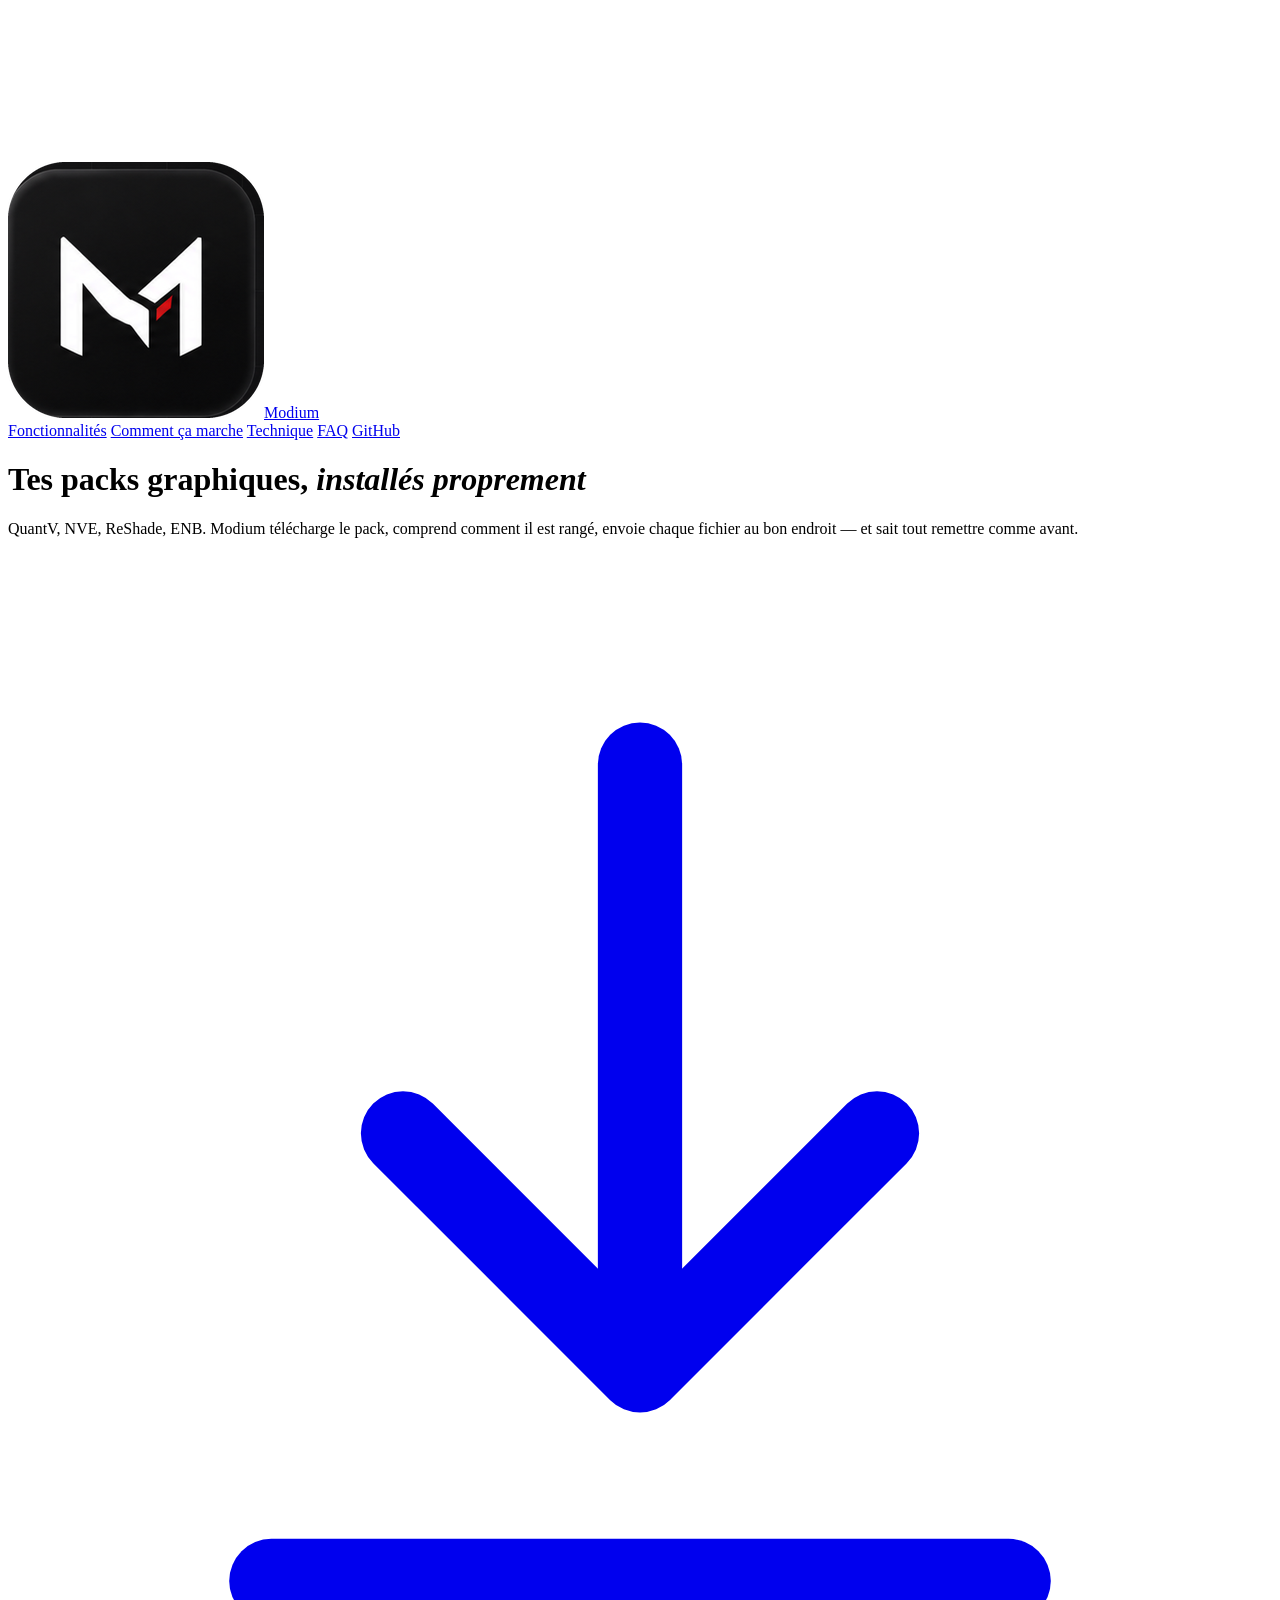
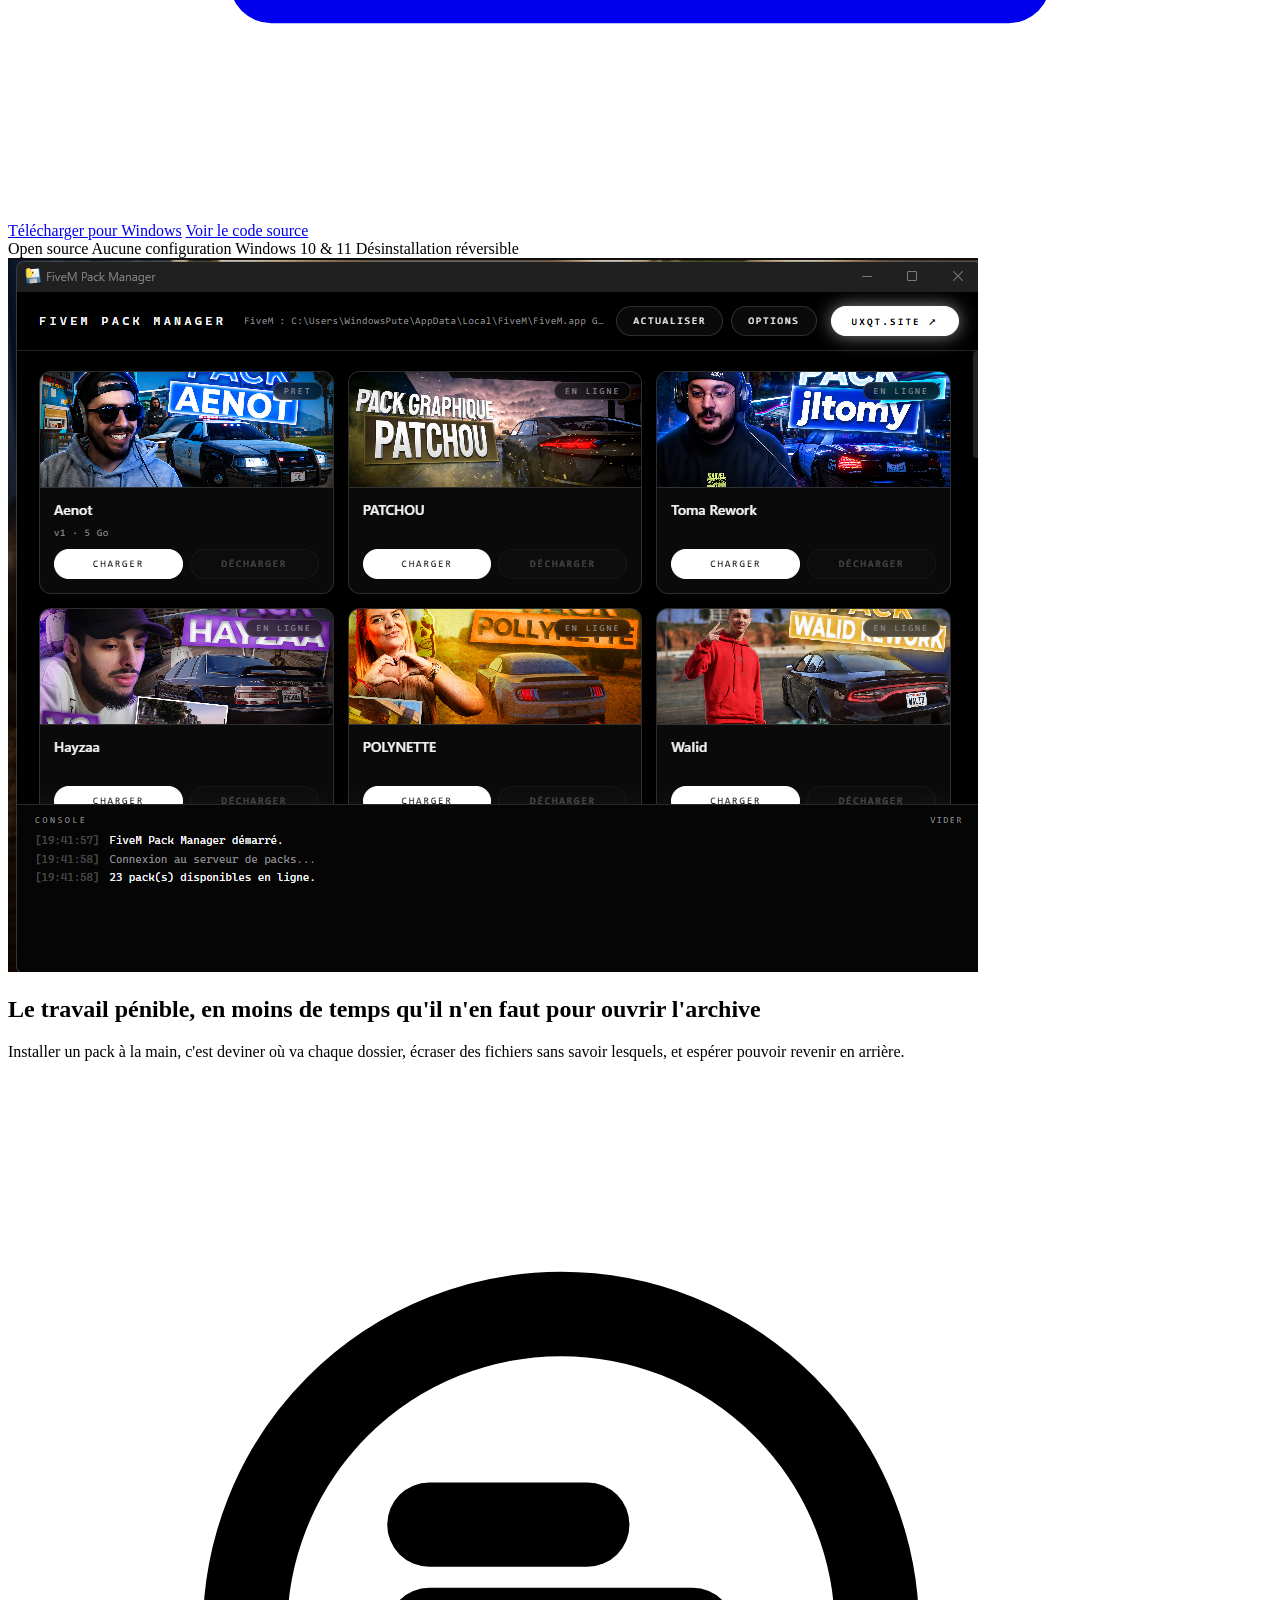
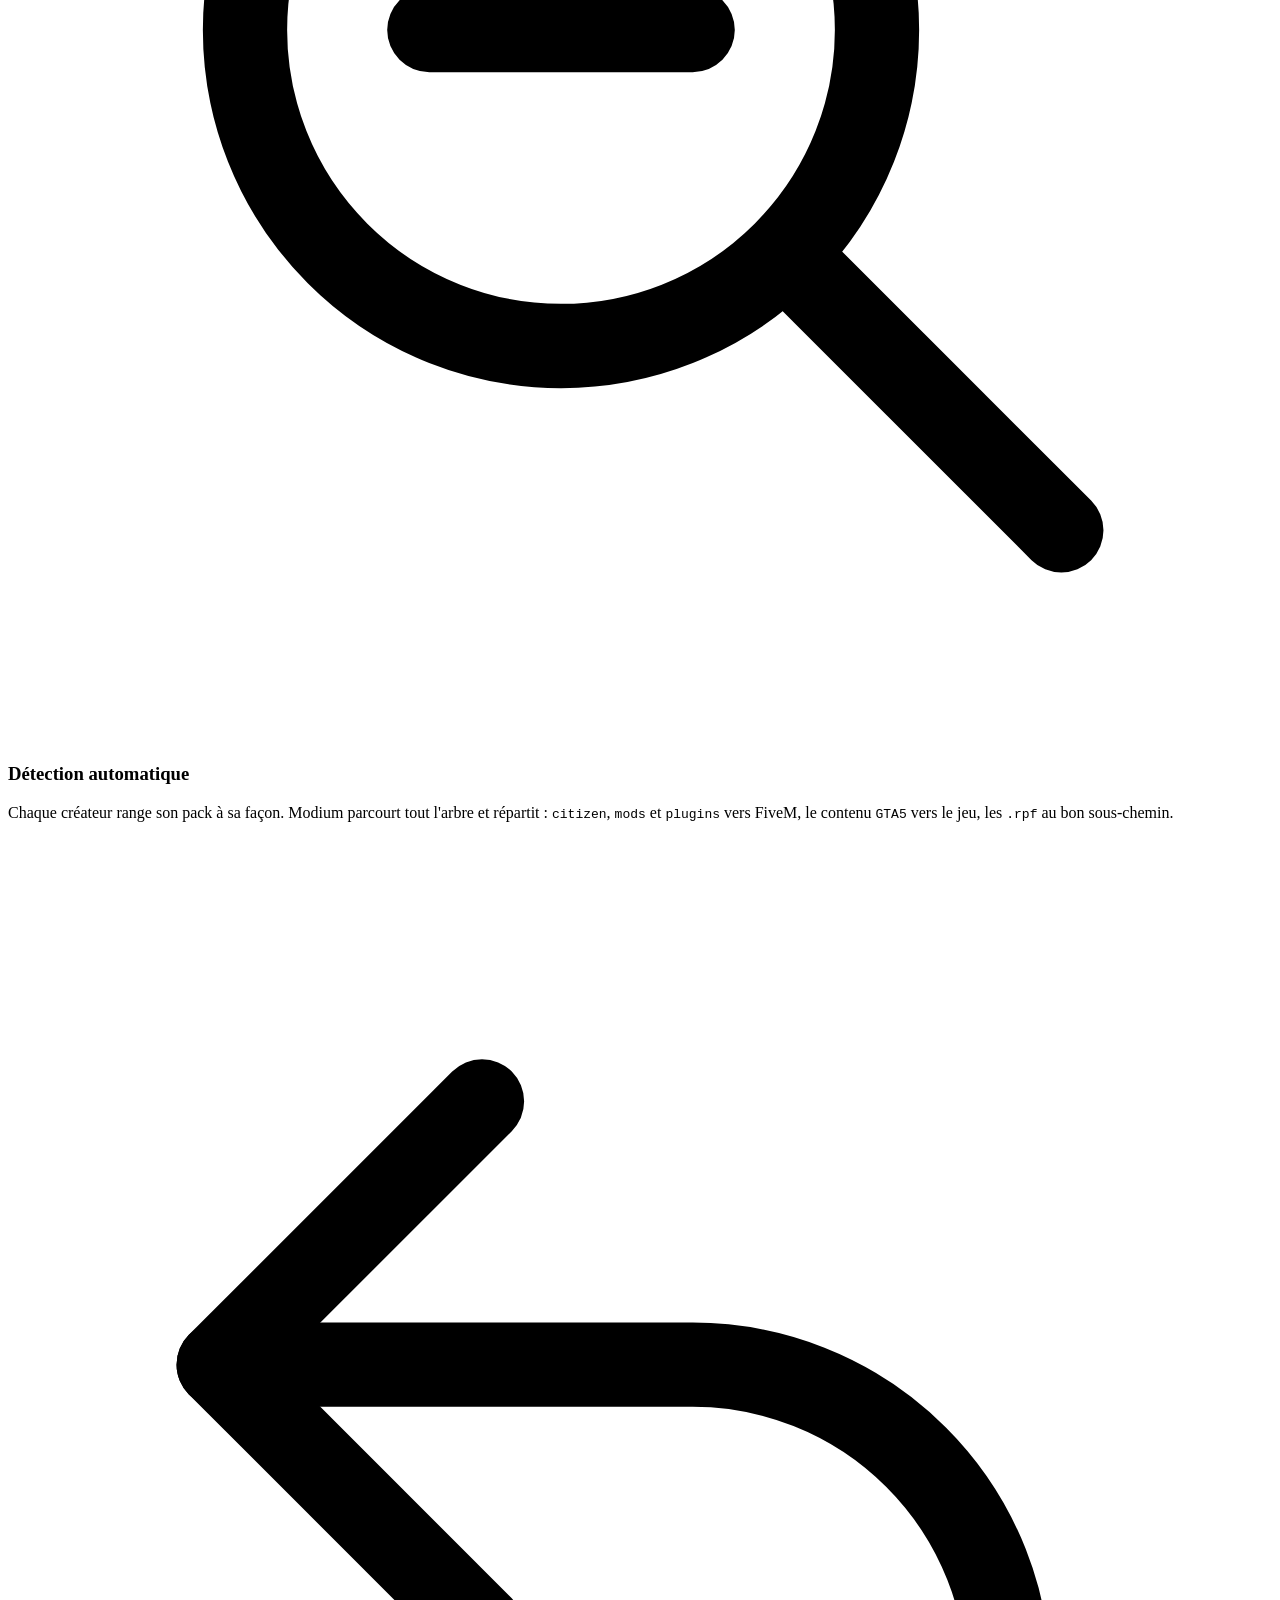
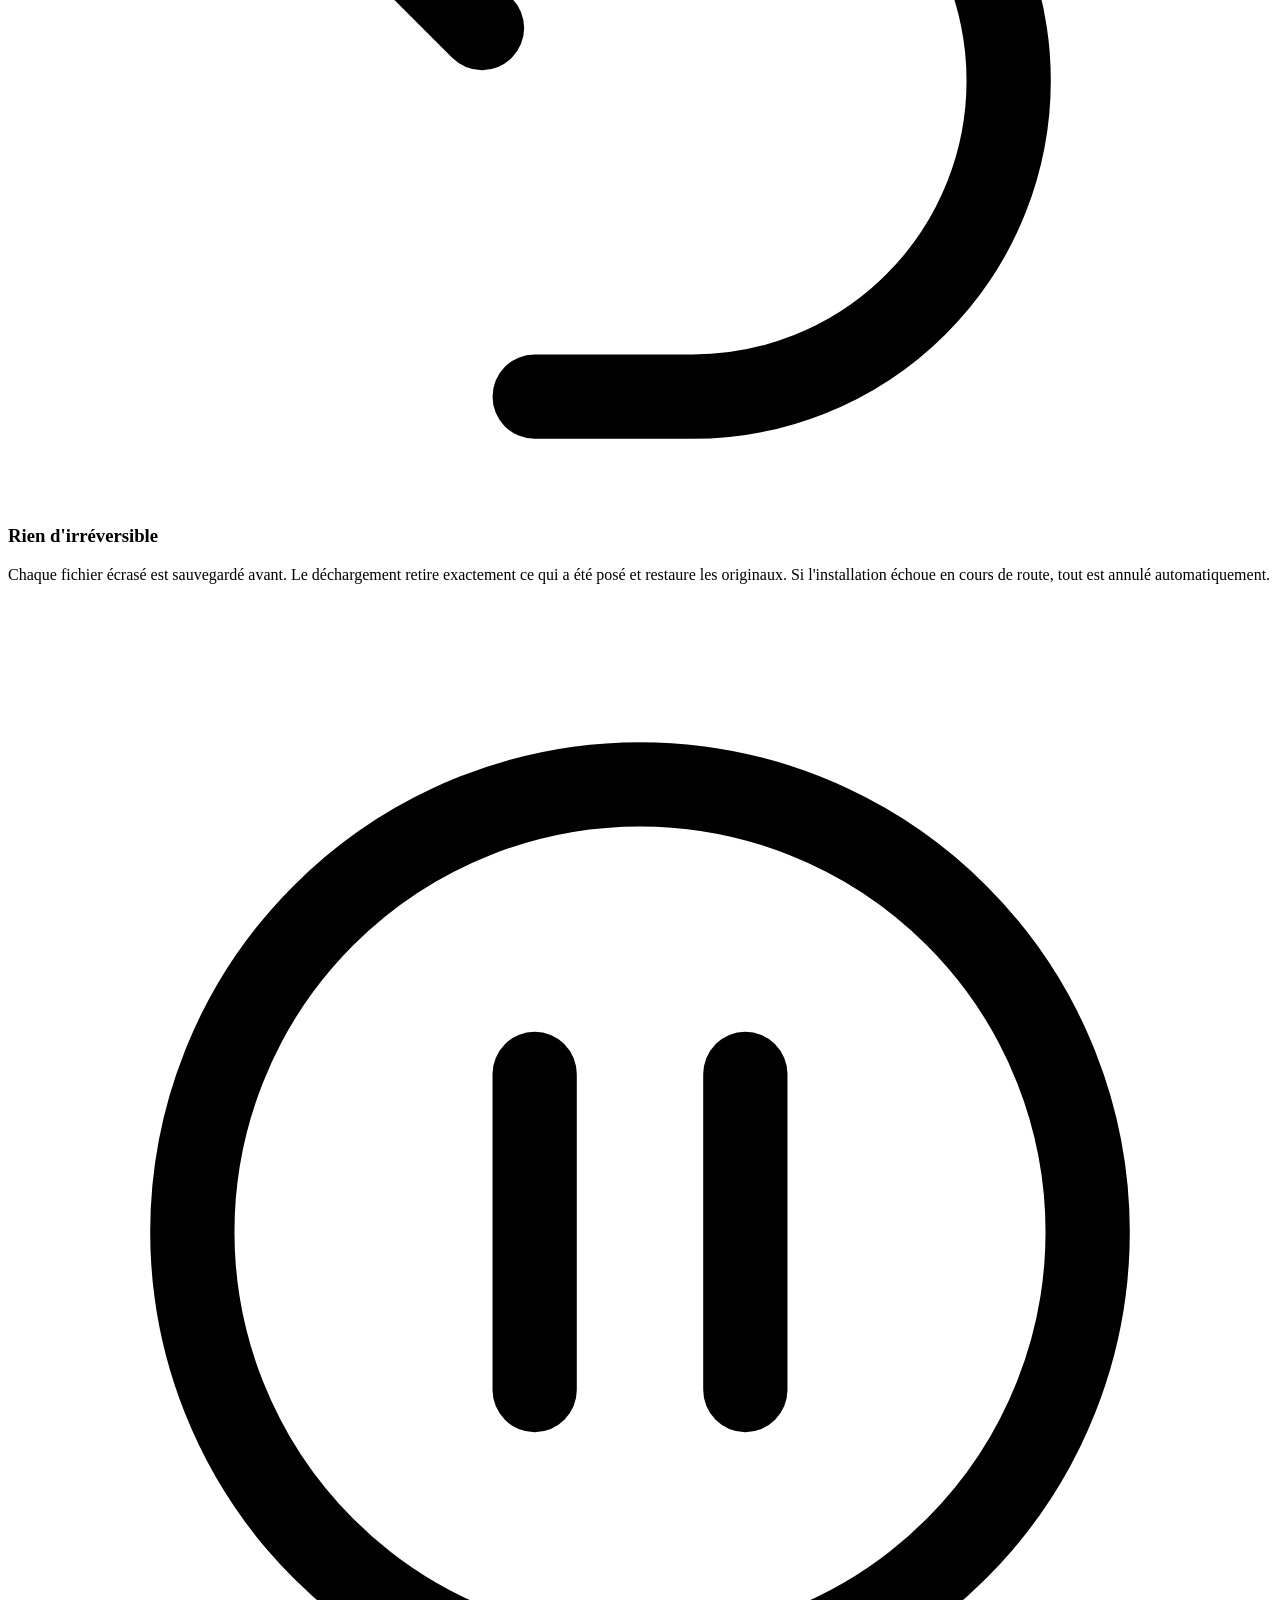
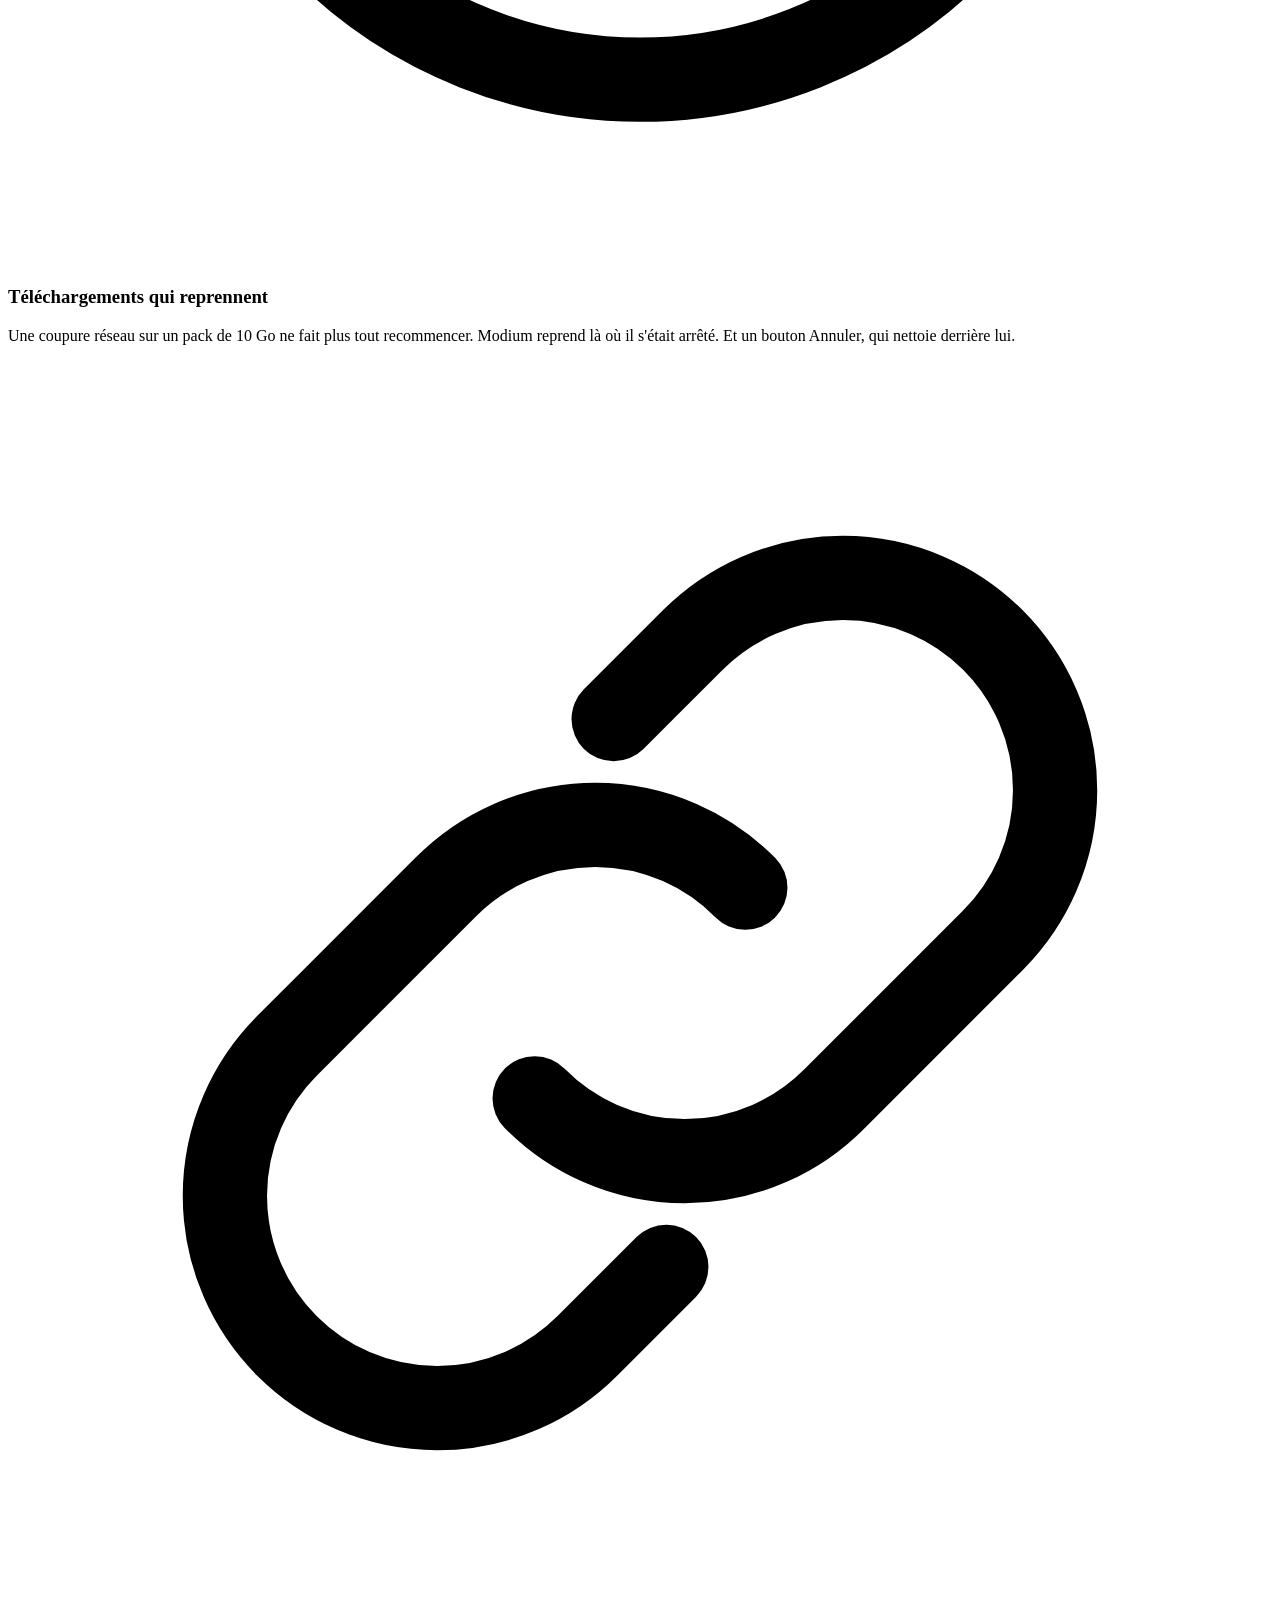
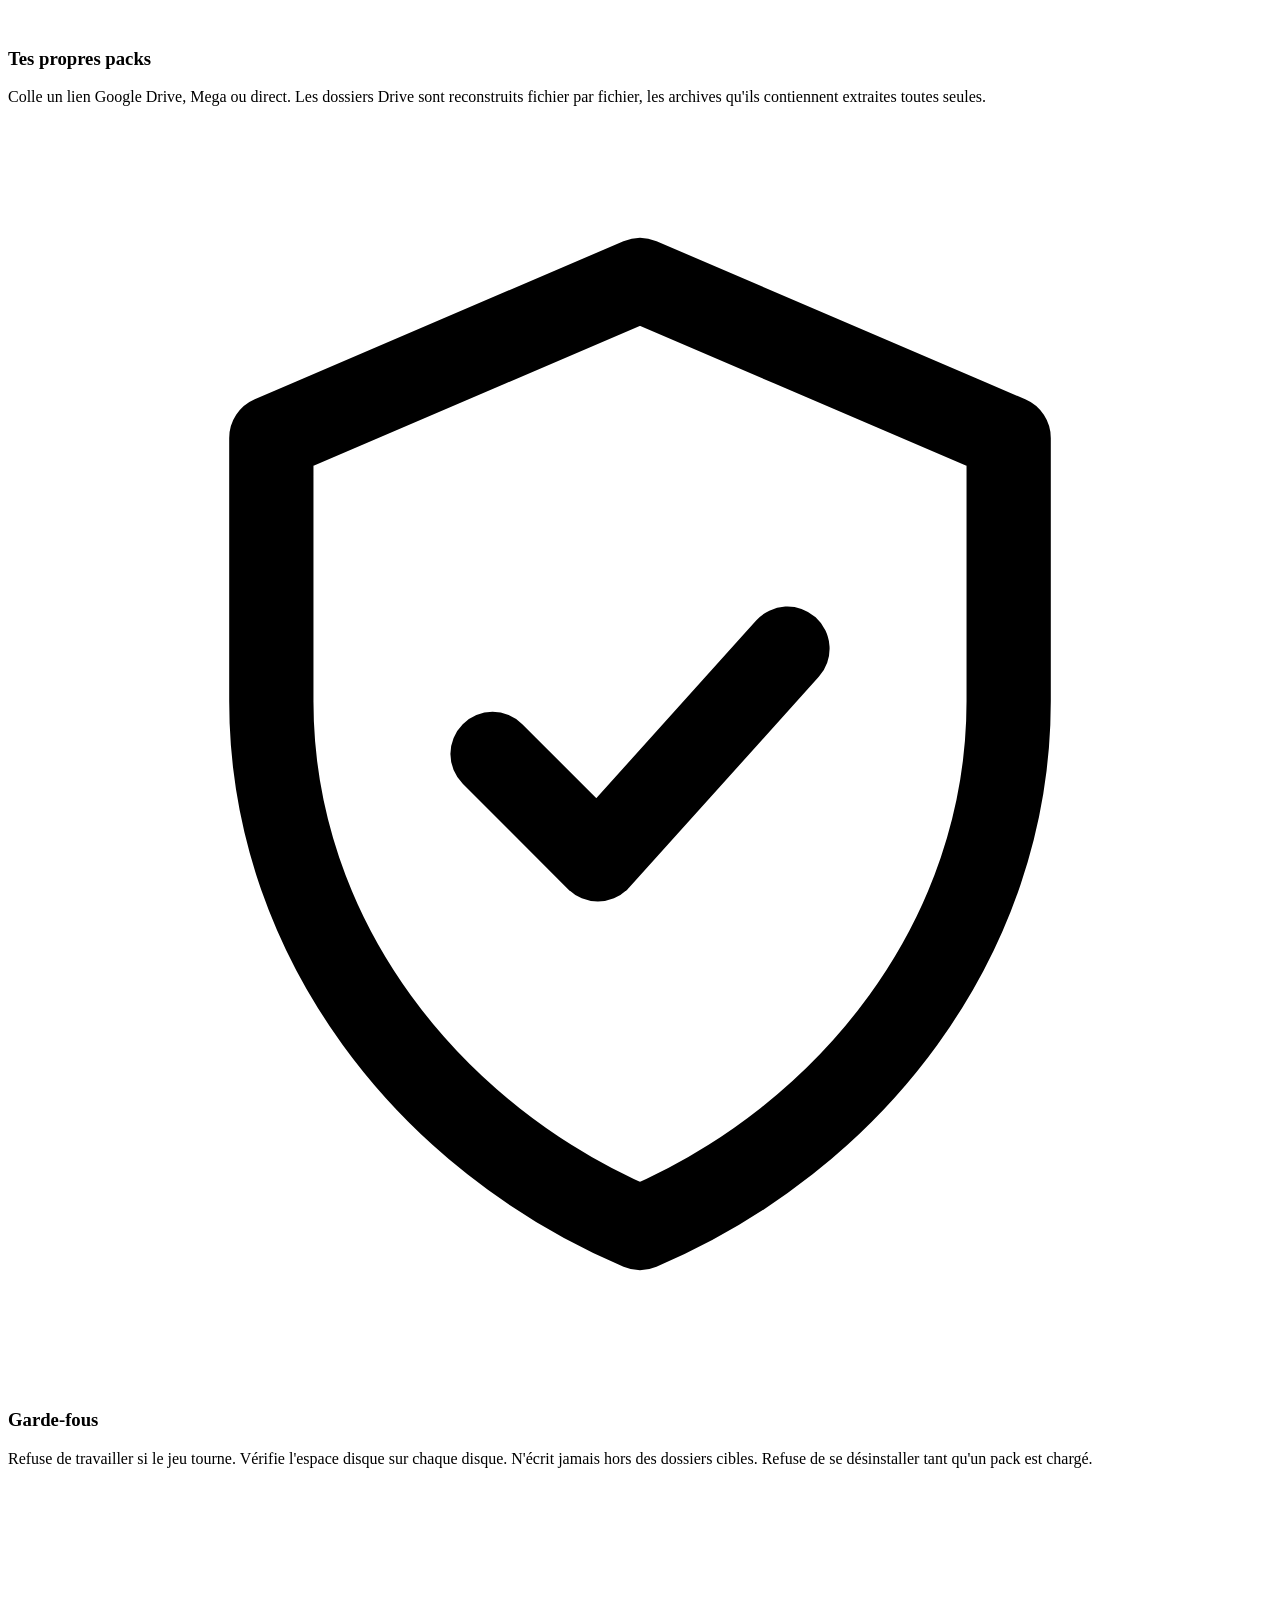
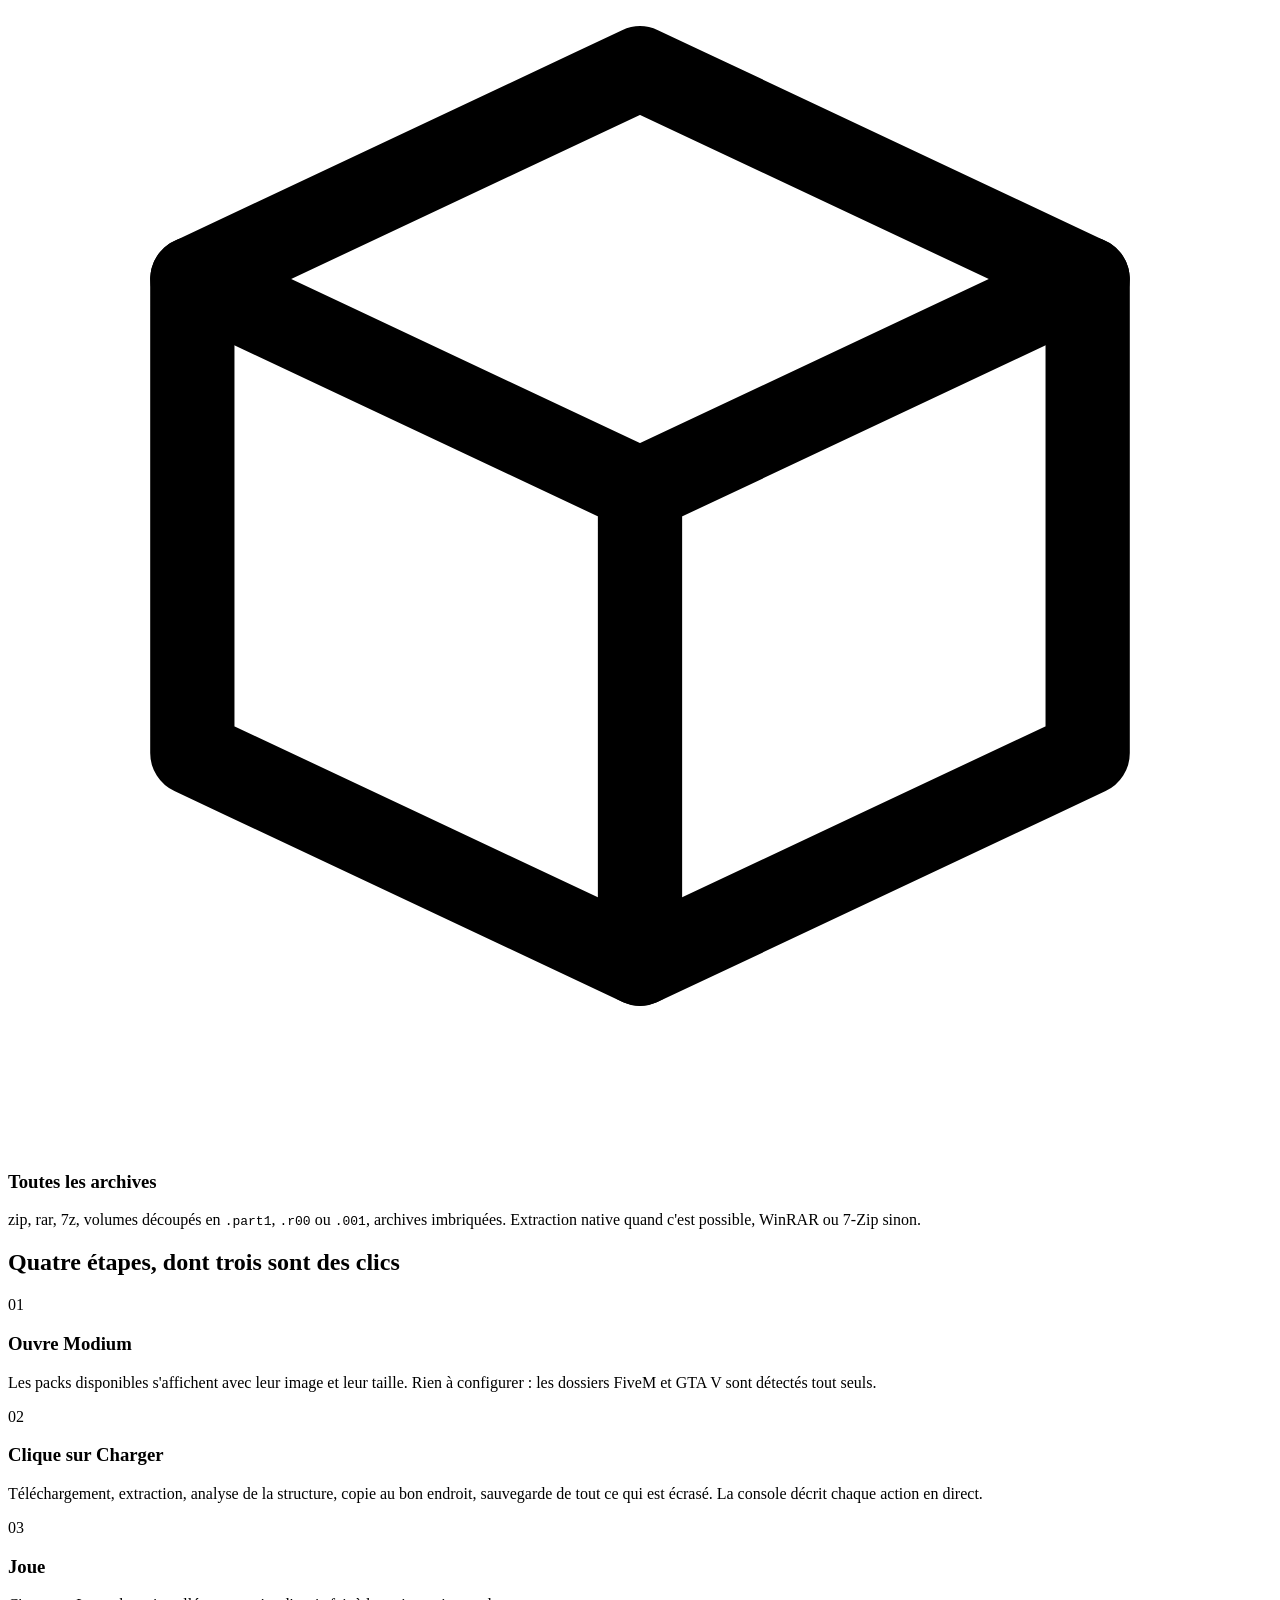
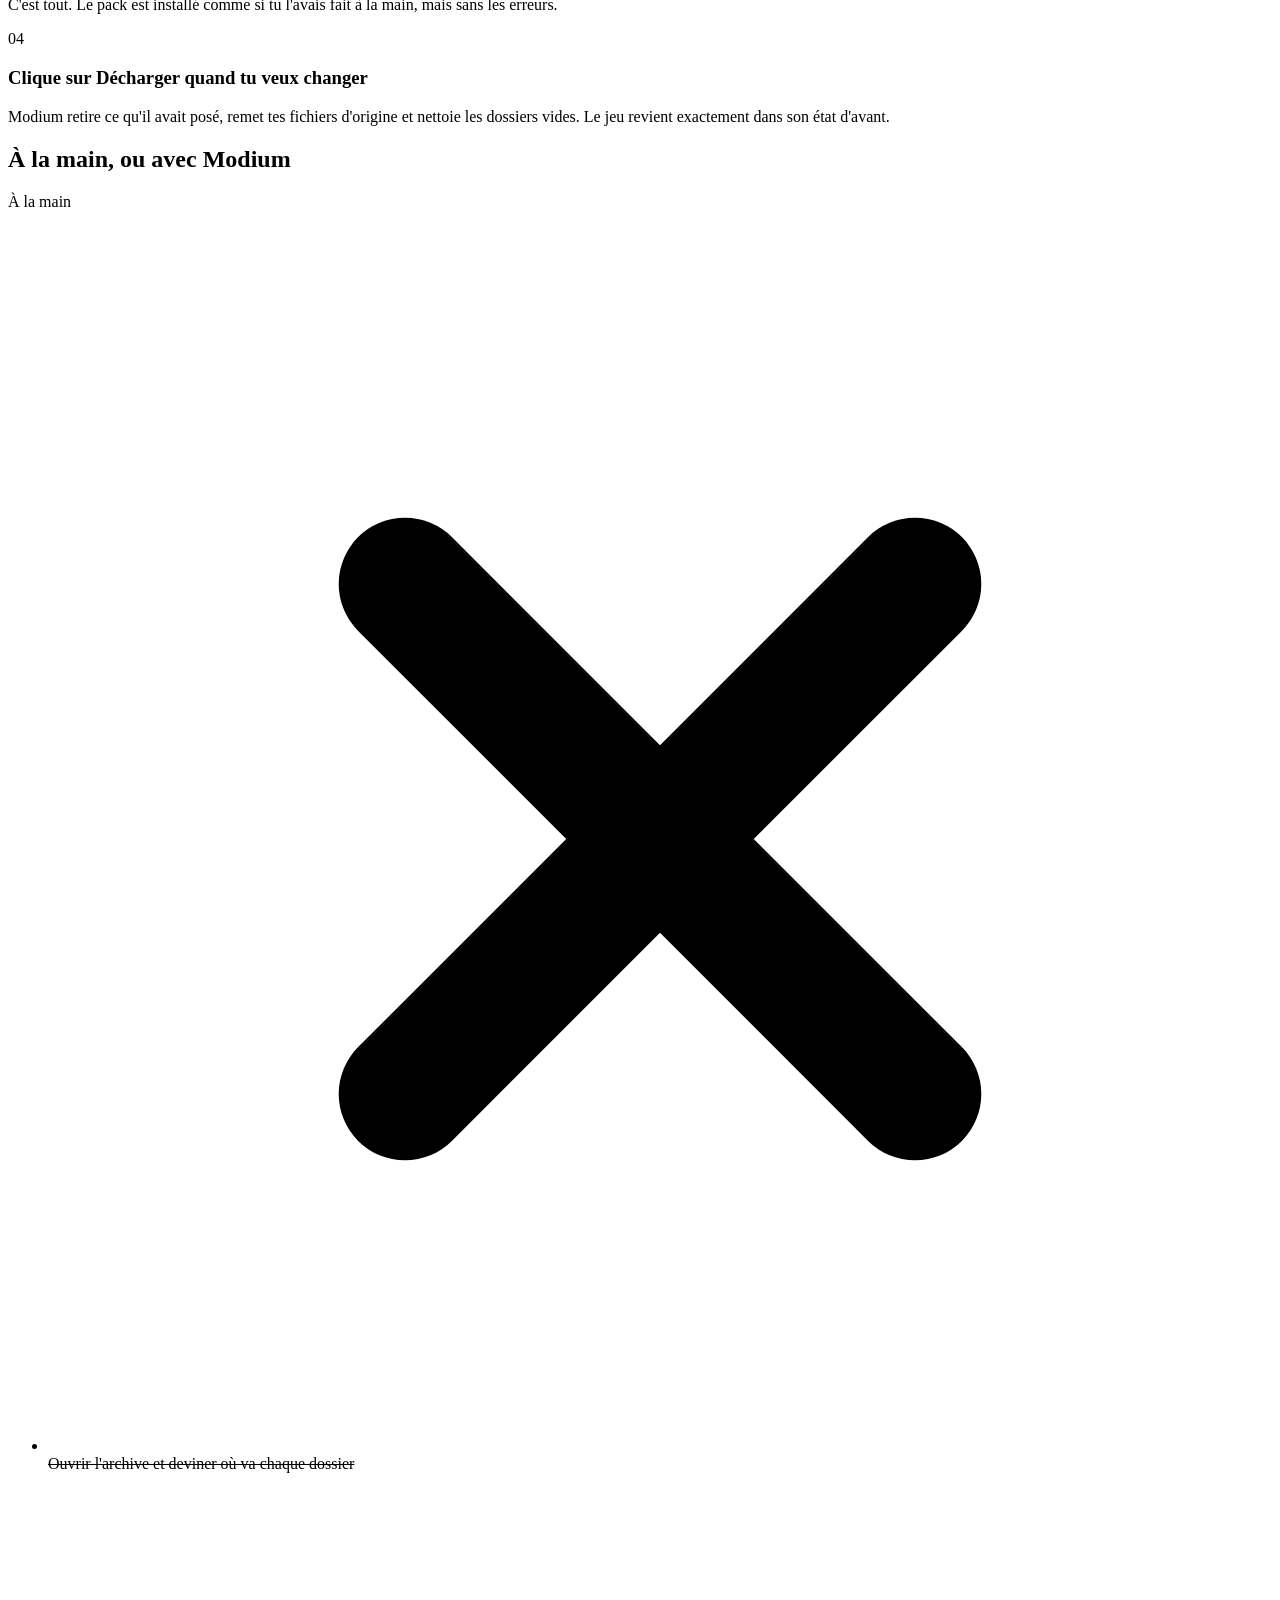
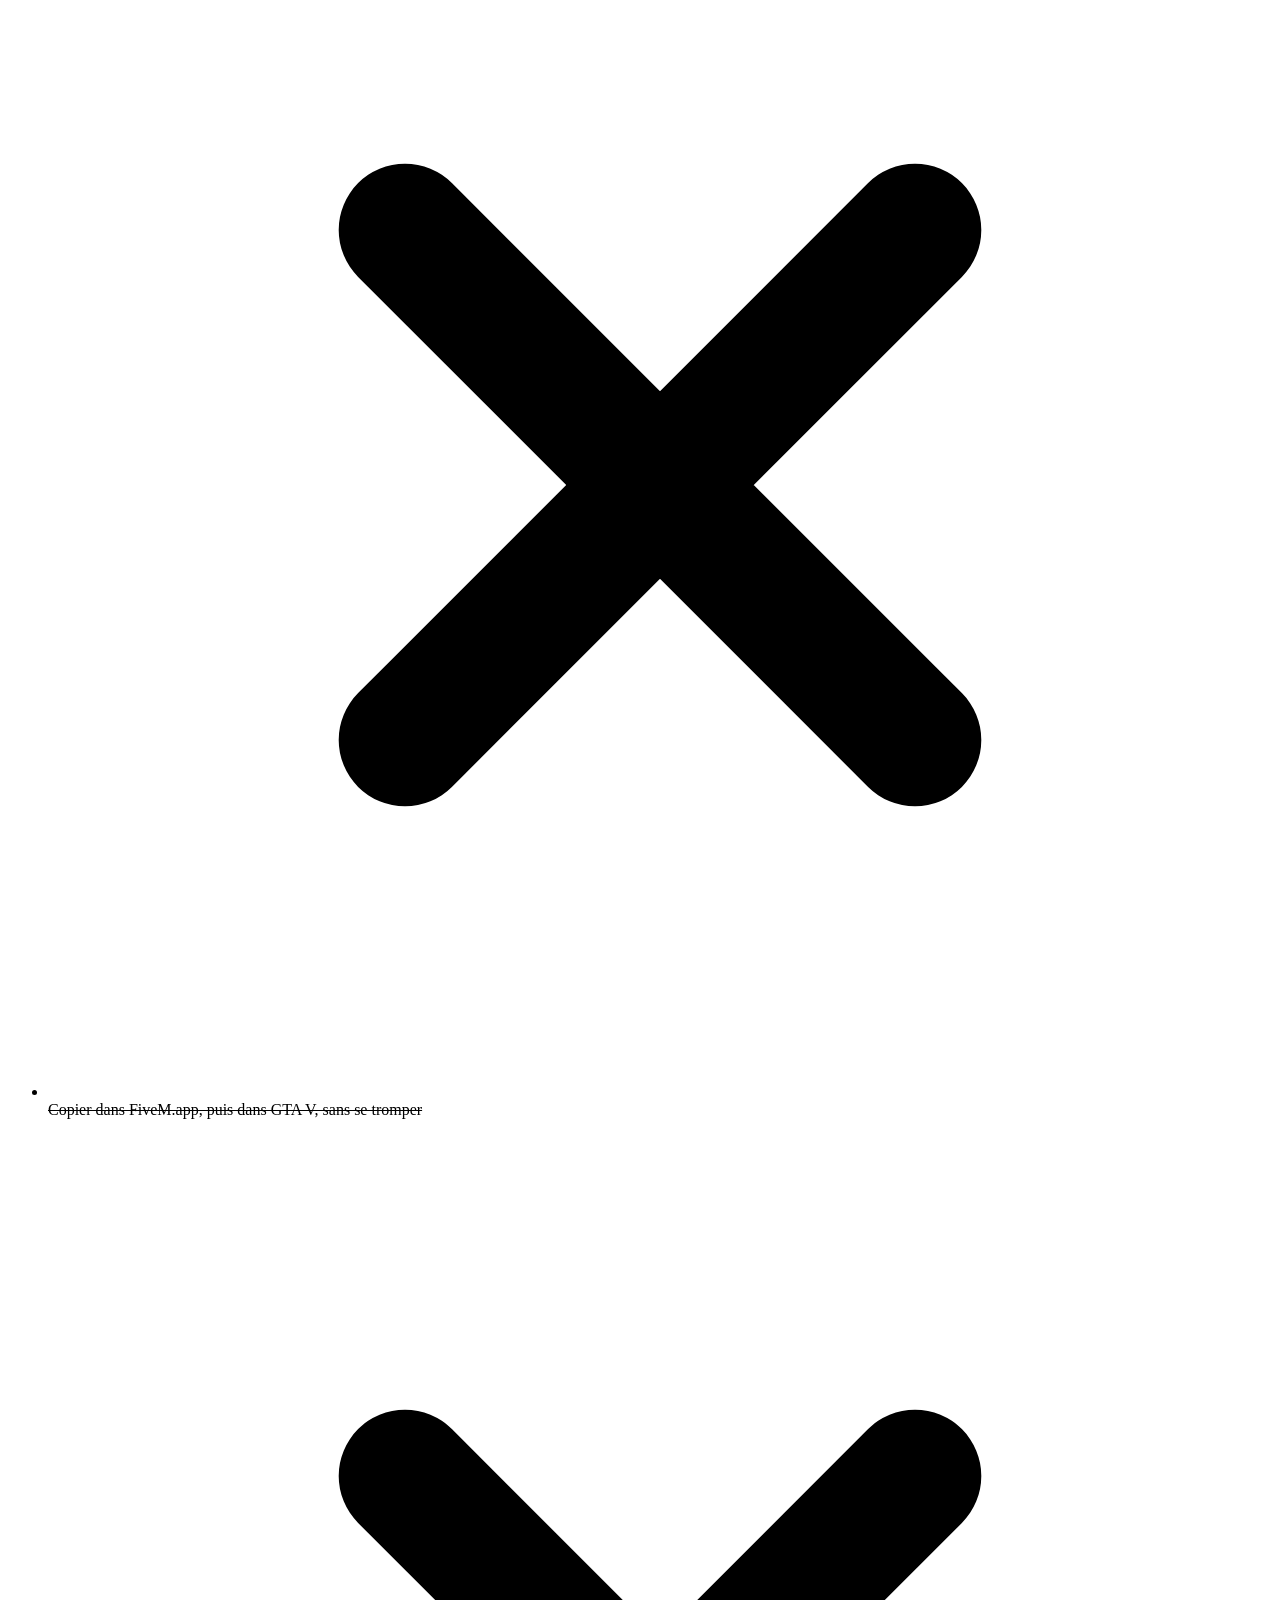
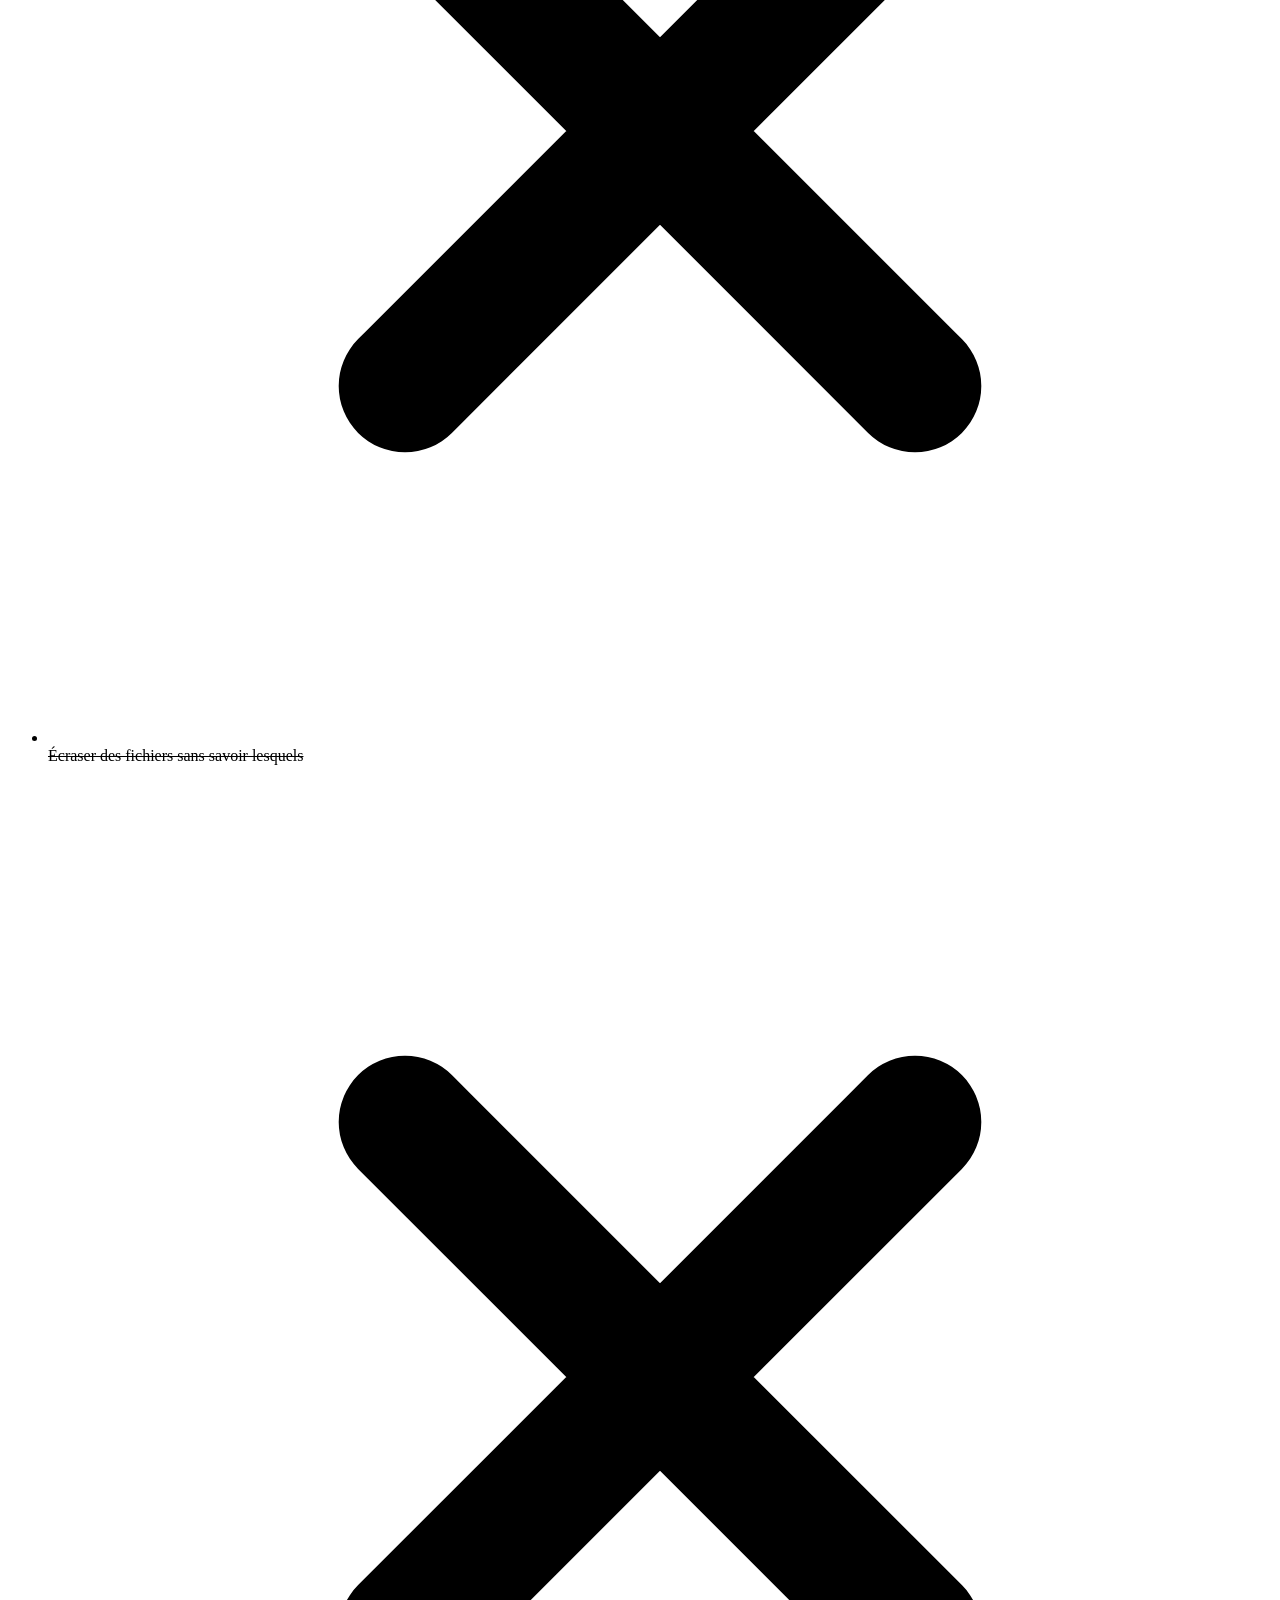
==== commit 4893d47c: "feat(site): redesign, sounds, 404 page, and a strict content policy Visuals: drifting background lay" ====
--- a/site/index.html
+++ b/site/index.html
@@ -13,397 +13,11 @@
 <meta property="og:type" content="website">
 <meta name="twitter:card" content="summary_large_image">
 <meta name="theme-color" content="#0b0b0d">
-<style>
-:root{
-  --bg:#0a0a0c; --bg-2:#0f0f13; --panel:#131317; --panel-2:#191920;
-  --hair:rgba(255,255,255,.08); --hair-2:rgba(255,255,255,.045);
-  --text:#f0f0f3; --dim:#a4a4ae; --faint:#6a6a76;
-  --accent:#ffffff;
-  --red:#d81a1a; --red-hi:#ff3d3d;
-  --red-glow:rgba(216,26,26,.55); --red-soft:rgba(216,26,26,.14);
-  --mono:'Cascadia Mono',Consolas,ui-monospace,'Courier New',monospace;
-  --font:'Segoe UI Variable Display','Segoe UI',system-ui,-apple-system,sans-serif;
-  --r-sm:10px; --r:16px; --r-lg:24px;
-  --shadow:0 30px 70px -24px rgba(0,0,0,.85);
-  --maxw:1160px;
-  --ease:cubic-bezier(.22,.68,.28,1);
-}
-*{margin:0;padding:0;box-sizing:border-box}
-html{scroll-behavior:smooth}
-body{
-  background:var(--bg); color:var(--text); font-family:var(--font);
-  line-height:1.65; -webkit-font-smoothing:antialiased; overflow-x:hidden;
-}
-a{color:inherit; text-decoration:none}
-img{max-width:100%; display:block}
-.wrap{max-width:var(--maxw); margin:0 auto; padding:0 26px}
-
-/* ─── couches de fond ───────────────────────────────────────────── */
-.grille,.aura,.grain{position:fixed; inset:0; pointer-events:none}
-.grille{
-  z-index:-3;
-  background-image:linear-gradient(var(--hair-2) 1px,transparent 1px),
-                   linear-gradient(90deg,var(--hair-2) 1px,transparent 1px);
-  background-size:48px 48px;
-  mask-image:radial-gradient(ellipse 90% 70% at 50% 0%,#000 30%,transparent 95%);
-  transform:translateY(var(--par,0px));
-}
-.aura{
-  z-index:-2;
-  background:
-    radial-gradient(ellipse 34% 26% at 50% 4%,var(--red-soft),transparent 70%),
-    radial-gradient(ellipse 62% 42% at 50% -6%,rgba(255,255,255,.07),transparent 70%);
-}
-/* grain : SVG en ligne, aucun fichier a telecharger */
-.grain{
-  z-index:9998; opacity:.035; mix-blend-mode:overlay;
-  background-image:url("data:image/svg+xml,%3Csvg xmlns='http://www.w3.org/2000/svg' width='200' height='200'%3E%3Cfilter id='n'%3E%3CfeTurbulence type='fractalNoise' baseFrequency='.85' numOctaves='3'/%3E%3C/filter%3E%3Crect width='200' height='200' filter='url(%23n)'/%3E%3C/svg%3E");
-}
-/* halo qui suit la souris */
-.torche{
-  position:fixed; z-index:-1; width:520px; height:520px; left:0; top:0;
-  margin:-260px 0 0 -260px; pointer-events:none; opacity:0;
-  transition:opacity .5s;
-  background:radial-gradient(circle,rgba(216,26,26,.10),transparent 62%);
-  transform:translate3d(var(--tx,50vw),var(--ty,20vh),0);
-}
-body.pointeur .torche{opacity:1}
-
-/* ─── barre du haut ─────────────────────────────────────────────── */
-header{
-  position:sticky; top:0; z-index:60;
-  background:rgba(10,10,12,.7); backdrop-filter:blur(16px) saturate(140%);
-  border-bottom:1px solid transparent; transition:border-color .3s, background .3s;
-}
-header.colle{border-bottom-color:var(--hair-2); background:rgba(10,10,12,.88)}
-header .wrap{display:flex; align-items:center; gap:26px; height:68px}
-.marque{display:flex; align-items:center; gap:11px; font-weight:650; font-size:16.5px}
-.marque img{width:30px; height:30px; border-radius:9px}
-nav{display:flex; gap:26px; margin-left:auto}
-nav a{
-  font-size:14px; color:var(--dim); position:relative; padding:4px 0;
-  transition:color .25s;
-}
-nav a::after{
-  content:''; position:absolute; left:0; right:0; bottom:-2px; height:1px;
-  background:var(--red); transform:scaleX(0); transform-origin:left;
-  transition:transform .3s var(--ease); box-shadow:0 0 10px var(--red-glow);
-}
-nav a:hover,nav a.actif{color:var(--text)}
-nav a:hover::after,nav a.actif::after{transform:scaleX(1)}
-@media(max-width:900px){nav{display:none}}
-
-/* jauge de defilement */
-.jauge{
-  position:absolute; left:0; bottom:-1px; height:2px; width:100%;
-  transform:scaleX(var(--p,0)); transform-origin:left;
-  background:linear-gradient(90deg,var(--red),var(--red-hi));
-  box-shadow:0 0 14px var(--red-glow);
-}
-
-/* ─── boutons ───────────────────────────────────────────────────── */
-.btn{
-  display:inline-flex; align-items:center; gap:9px; justify-content:center;
-  border-radius:999px; font-family:var(--mono); font-size:11px;
-  letter-spacing:.18em; text-transform:uppercase; padding:0 22px; height:40px;
-  border:1px solid var(--hair); background:rgba(255,255,255,.04);
-  color:var(--text); cursor:pointer; white-space:nowrap; position:relative;
-  overflow:hidden; transition:border-color .25s, box-shadow .25s, transform .18s var(--ease);
-}
-.btn>*{position:relative; z-index:1}
-.btn::before{
-  content:''; position:absolute; inset:0; opacity:0; transition:opacity .3s;
-  background:radial-gradient(160px circle at var(--mx,50%) var(--my,50%),
-             var(--red-soft),transparent 70%);
-}
-.btn:hover{border-color:var(--red); box-shadow:0 0 26px -6px var(--red-glow)}
-.btn:hover::before{opacity:1}
-.btn:active{transform:scale(.97)}
-.btn.primary{
-  background:var(--accent); color:#000; border-color:var(--accent); font-weight:700;
-}
-.btn.primary::before{background:radial-gradient(160px circle at var(--mx,50%) var(--my,50%),
-                     rgba(216,26,26,.28),transparent 70%)}
-.btn.primary:hover{box-shadow:0 0 30px rgba(255,255,255,.28),0 0 54px -10px var(--red-glow)}
-.btn.lg{height:54px; padding:0 32px; font-size:12px}
-
-/* bouton son : egaliseur anime */
-.btn-son{
-  width:40px; height:40px; border-radius:50%; flex-shrink:0;
-  border:1px solid var(--hair); background:rgba(255,255,255,.04);
-  cursor:pointer; display:grid; place-items:center; padding:0;
-  transition:border-color .22s, box-shadow .22s;
-}
-.btn-son:hover{border-color:var(--red); box-shadow:0 0 18px -5px var(--red-glow)}
-.btn-son span{display:flex; align-items:center; gap:2.5px; height:14px}
-.btn-son b,.btn-son i,.btn-son u{
-  display:block; width:2.5px; border-radius:2px; background:var(--text);
-  transition:height .25s, background .25s;
-}
-.btn-son b{height:6px}
-.btn-son i{height:13px}
-.btn-son u{height:9px}
-.btn-son[aria-pressed="true"] b{animation:eq 1.1s ease-in-out infinite}
-.btn-son[aria-pressed="true"] i{animation:eq 1.1s ease-in-out .18s infinite}
-.btn-son[aria-pressed="true"] u{animation:eq 1.1s ease-in-out .36s infinite}
-@keyframes eq{0%,100%{transform:scaleY(.4)}50%{transform:scaleY(1)}}
-.btn-son[aria-pressed="false"] b,.btn-son[aria-pressed="false"] i,
-.btn-son[aria-pressed="false"] u{height:3px; background:var(--red); animation:none}
-
-/* ─── héro ──────────────────────────────────────────────────────── */
-.hero{padding:104px 0 80px; text-align:center; position:relative}
-.oeil{
-  display:inline-flex; align-items:center; gap:10px; font-family:var(--mono);
-  font-size:11px; letter-spacing:.24em; text-transform:uppercase; color:var(--faint);
-  border:1px solid var(--hair); border-radius:999px; padding:7px 18px;
-  background:rgba(255,255,255,.03);
-}
-.oeil::before{
-  content:''; width:6px; height:6px; border-radius:50%; background:var(--red);
-  box-shadow:0 0 10px var(--red-glow),0 0 22px var(--red-glow);
-  animation:pouls 2.4s ease-in-out infinite;
-}
-@keyframes pouls{0%,100%{opacity:.5;transform:scale(.85)}50%{opacity:1;transform:scale(1)}}
-.hero h1{
-  font-size:clamp(40px,6.6vw,74px); line-height:1.04; font-weight:750;
-  letter-spacing:-.03em; margin:24px auto 22px; max-width:15ch;
-}
-.hero h1 em{
-  font-style:normal; background-size:220% 100%;
-  background-image:linear-gradient(100deg,#fff 0%,#fff 34%,#8d8d97 52%,#fff 70%,#fff 100%);
-  -webkit-background-clip:text; background-clip:text; color:transparent;
-  animation:brille 7s linear infinite;
-}
-@keyframes brille{to{background-position:-220% 0}}
-.lead{font-size:18.5px; color:var(--dim); max-width:58ch; margin:0 auto 36px}
-.cta{display:flex; gap:14px; justify-content:center; flex-wrap:wrap}
-.sous{margin-top:20px; font-family:var(--mono); font-size:11px;
-      letter-spacing:.14em; color:var(--faint)}
-.bulles{display:flex; gap:10px; justify-content:center; flex-wrap:wrap; margin-top:38px}
-.bulle{
-  display:inline-flex; align-items:center; gap:10px; padding:8px 18px;
-  border:1px solid var(--hair); border-radius:999px; background:rgba(255,255,255,.03);
-  font-family:var(--mono); font-size:10px; letter-spacing:.16em;
-  text-transform:uppercase; color:var(--dim); cursor:default;
-  transition:border-color .25s, box-shadow .25s, transform .25s var(--ease), color .25s;
-}
-.bulle i{width:6px; height:6px; border-radius:50%; background:var(--red);
-         box-shadow:0 0 8px var(--red-glow),0 0 16px var(--red-glow)}
-.bulle:hover{border-color:var(--red); color:var(--text);
-             box-shadow:0 0 24px -6px var(--red-glow); transform:translateY(-2px)}
-
-/* ─── bandeau défilant ──────────────────────────────────────────── */
-.ruban{
-  margin-top:66px; border-top:1px solid var(--hair-2);
-  border-bottom:1px solid var(--hair-2); padding:16px 0; overflow:hidden;
-  mask-image:linear-gradient(90deg,transparent,#000 12%,#000 88%,transparent);
-}
-.piste{display:flex; gap:44px; width:max-content; animation:glisse 34s linear infinite}
-.piste span{
-  font-family:var(--mono); font-size:12px; letter-spacing:.24em;
-  text-transform:uppercase; color:var(--faint); display:flex; align-items:center; gap:44px;
-}
-.piste span::after{content:''; width:4px; height:4px; border-radius:50%; background:var(--red);
-                   opacity:.6}
-@keyframes glisse{to{transform:translateX(-50%)}}
-.ruban:hover .piste{animation-play-state:paused}
-
-/* ─── capture ───────────────────────────────────────────────────── */
-.capture{margin:78px auto 0; max-width:1020px; padding:0 26px; position:relative;
-         perspective:1400px}
-.capture::before{
-  content:''; position:absolute; inset:auto 14% -40px; height:150px; z-index:-1;
-  background:radial-gradient(ellipse at center,var(--red-glow),transparent 70%);
-  filter:blur(46px); opacity:.55;
-}
-.cadre{
-  border:1px solid var(--hair); border-radius:var(--r-lg); overflow:hidden;
-  box-shadow:var(--shadow); background:var(--panel);
-  transform:rotateX(var(--rx,0deg)) rotateY(var(--ry,0deg));
-  transition:transform .5s var(--ease), border-color .4s, box-shadow .4s;
-  will-change:transform;
-}
-.cadre:hover{border-color:rgba(216,26,26,.4);
-             box-shadow:var(--shadow),0 0 70px -20px var(--red-glow)}
-
-/* ─── sections ──────────────────────────────────────────────────── */
-section{padding:112px 0}
-.tete{max-width:66ch; margin-bottom:56px}
-.tete.centre{margin-left:auto; margin-right:auto; text-align:center}
-.etiq{
-  display:inline-flex; align-items:center; gap:9px; font-family:var(--mono);
-  font-size:11px; letter-spacing:.22em; text-transform:uppercase; color:var(--faint);
-}
-.etiq::before{content:''; width:5px; height:5px; border-radius:50%; background:var(--red);
-              box-shadow:0 0 10px var(--red-glow),0 0 20px var(--red-glow)}
-.tete h2{font-size:clamp(29px,3.8vw,42px); line-height:1.14; font-weight:730;
-         letter-spacing:-.025em; margin:16px 0 15px}
-.tete p{color:var(--dim); font-size:16.5px}
-
-.grid{display:grid; gap:18px}
-.g3{grid-template-columns:repeat(3,1fr)}
-@media(max-width:940px){.g3{grid-template-columns:1fr}}
-
-.carte{
-  border:1px solid var(--hair); border-radius:var(--r); padding:30px;
-  background:linear-gradient(180deg,var(--panel),var(--bg-2));
-  position:relative; overflow:hidden;
-  transition:border-color .3s, transform .3s var(--ease), box-shadow .3s;
-}
-.carte::after{
-  content:''; position:absolute; inset:0; opacity:0; pointer-events:none;
-  transition:opacity .35s;
-  background:radial-gradient(340px circle at var(--mx,50%) var(--my,50%),
-             rgba(216,26,26,.13),transparent 72%);
-}
-.carte:hover{border-color:rgba(216,26,26,.4); transform:translateY(-4px);
-             box-shadow:0 0 40px -16px var(--red-glow)}
-.carte:hover::after{opacity:1}
-.carte h3{font-size:17.5px; font-weight:660; margin:16px 0 10px; letter-spacing:-.01em}
-.carte p{color:var(--dim); font-size:14.5px}
-.ic{
-  width:40px; height:40px; border-radius:12px; display:grid; place-items:center;
-  border:1px solid var(--hair); background:rgba(255,255,255,.04); font-size:18px;
-  transition:border-color .3s, box-shadow .3s, transform .3s var(--ease);
-}
-.carte:hover .ic{border-color:rgba(216,26,26,.5); transform:translateY(-2px)
-                 rotate(-4deg); box-shadow:0 0 20px -5px var(--red-glow)}
-code{font-family:var(--mono); font-size:.88em; background:rgba(255,255,255,.06);
-     padding:2px 7px; border-radius:5px}
-
-/* ─── compteurs ─────────────────────────────────────────────────── */
-.chiffres{display:grid; grid-template-columns:repeat(4,1fr); gap:1px;
-          background:var(--hair-2); border:1px solid var(--hair);
-          border-radius:var(--r); overflow:hidden}
-@media(max-width:820px){.chiffres{grid-template-columns:repeat(2,1fr)}}
-.nombre{background:var(--bg-2); padding:34px 22px; text-align:center;
-        transition:background .3s}
-.nombre:hover{background:var(--panel-2)}
-.nombre b{display:block; font-size:clamp(30px,4vw,44px); font-weight:750;
-          letter-spacing:-.03em; line-height:1}
-.nombre span{display:block; margin-top:10px; font-family:var(--mono); font-size:10px;
-             letter-spacing:.2em; text-transform:uppercase; color:var(--faint)}
-.nombre:hover span{color:var(--red)}
-
-/* ─── étapes ────────────────────────────────────────────────────── */
-.etapes{border:1px solid var(--hair); border-radius:var(--r); overflow:hidden;
-        background:var(--panel)}
-.etape{display:grid; grid-template-columns:82px 1fr; gap:24px; padding:28px 30px;
-       border-bottom:1px solid var(--hair-2); align-items:start; position:relative;
-       transition:background .3s}
-.etape:last-child{border-bottom:0}
-.etape::before{
-  content:''; position:absolute; left:0; top:0; bottom:0; width:2px;
-  background:var(--red); transform:scaleY(0); transform-origin:top;
-  transition:transform .4s var(--ease); box-shadow:0 0 14px var(--red-glow);
-}
-.etape:hover{background:rgba(216,26,26,.045)}
-.etape:hover::before{transform:scaleY(1)}
-.etape .n{font-family:var(--mono); font-size:28px; font-weight:750;
-          color:rgba(216,26,26,.5); transition:color .3s, text-shadow .3s}
-.etape:hover .n{color:var(--red); text-shadow:0 0 20px var(--red-glow)}
-.etape h3{font-size:17px; font-weight:660; margin-bottom:7px}
-.etape p{color:var(--dim); font-size:14.5px}
-@media(max-width:620px){.etape{grid-template-columns:54px 1fr; gap:16px; padding:22px}}
-
-/* ─── comparatif ────────────────────────────────────────────────── */
-.duel{display:grid; grid-template-columns:1fr 1fr; gap:18px}
-@media(max-width:940px){.duel{grid-template-columns:1fr}}
-.duel .carte{padding:0}
-.duel .t{padding:22px 28px; border-bottom:1px solid var(--hair-2);
-         font-family:var(--mono); font-size:11px; letter-spacing:.2em;
-         text-transform:uppercase; color:var(--faint)}
-.duel ul{list-style:none; padding:12px 28px 28px}
-.duel li{display:flex; gap:14px; padding:12px 0; font-size:14.5px; color:var(--dim);
-         border-bottom:1px solid var(--hair-2)}
-.duel li:last-child{border-bottom:0}
-.duel li s{color:var(--faint); text-decoration:none}
-.marq{flex-shrink:0; width:20px; height:20px; border-radius:50%; display:grid;
-      place-items:center; font-size:11px; margin-top:2px}
-.non{background:rgba(216,26,26,.16); color:var(--red-hi);
-     box-shadow:0 0 14px -2px var(--red-glow)}
-.oui{background:rgba(255,255,255,.1); color:var(--text)}
-
-/* ─── fiche technique ───────────────────────────────────────────── */
-.specs{display:grid; grid-template-columns:repeat(4,1fr); gap:1px;
-       background:var(--hair-2); border:1px solid var(--hair);
-       border-radius:var(--r); overflow:hidden}
-@media(max-width:940px){.specs{grid-template-columns:repeat(2,1fr)}}
-.spec{background:var(--bg-2); padding:28px 24px; transition:background .3s}
-.spec:hover{background:var(--panel-2)}
-.spec .k{font-family:var(--mono); font-size:10px; letter-spacing:.2em;
-         text-transform:uppercase; color:var(--faint); margin-bottom:10px;
-         transition:color .3s, text-shadow .3s}
-.spec:hover .k{color:var(--red); text-shadow:0 0 14px var(--red-glow)}
-.spec .v{font-size:15.5px; font-weight:640}
-.spec .s{font-size:13px; color:var(--dim); margin-top:4px}
-
-/* ─── faq ───────────────────────────────────────────────────────── */
-details{border:1px solid var(--hair); border-radius:var(--r-sm); margin-bottom:12px;
-        background:var(--panel); overflow:hidden; transition:border-color .3s}
-details[open]{border-color:rgba(216,26,26,.32)}
-summary{padding:20px 26px; cursor:pointer; font-weight:620; font-size:15.5px;
-        list-style:none; display:flex; align-items:center; gap:16px;
-        transition:background .25s}
-summary:hover{background:var(--panel-2)}
-summary::-webkit-details-marker{display:none}
-summary::before{content:'+'; font-family:var(--mono); color:var(--red); font-size:18px;
-                flex-shrink:0; transition:transform .3s var(--ease), text-shadow .25s}
-summary:hover::before{text-shadow:0 0 14px var(--red-glow)}
-details[open] summary::before{content:'+'; transform:rotate(45deg)}
-details .rep{padding:0 26px 24px 58px; color:var(--dim); font-size:14.5px}
-details .rep p+p{margin-top:12px}
-
-/* ─── appel final ───────────────────────────────────────────────── */
-.final{
-  border:1px solid var(--hair); border-radius:var(--r-lg); padding:72px 36px;
-  text-align:center; background:linear-gradient(180deg,var(--panel),var(--bg));
-  box-shadow:var(--shadow); position:relative; overflow:hidden;
-}
-.final::before{
-  content:''; position:absolute; inset:-60% 18% auto; height:150%; pointer-events:none;
-  background:
-    radial-gradient(ellipse 46% 40% at 50% 62%,var(--red-soft),transparent 70%),
-    radial-gradient(ellipse at center,rgba(255,255,255,.08),transparent 60%);
-}
-.final::after{
-  content:''; position:absolute; top:0; left:14%; right:14%; height:1px;
-  background:linear-gradient(90deg,transparent,var(--red),transparent);
-  box-shadow:0 0 20px var(--red-glow);
-}
-.final h2{font-size:clamp(28px,3.6vw,40px); font-weight:740; letter-spacing:-.025em;
-          margin-bottom:15px; position:relative}
-.final p{color:var(--dim); margin-bottom:32px; position:relative}
-.final .cta{position:relative}
-
-/* ─── pied ──────────────────────────────────────────────────────── */
-footer{border-top:1px solid var(--hair-2); padding:52px 0 64px; margin-top:24px}
-.fgrid{display:flex; gap:46px; flex-wrap:wrap; align-items:flex-start}
-.fgrid .col{display:flex; flex-direction:column; gap:12px}
-.fgrid .col a{font-size:14px; color:var(--dim); transition:color .25s, transform .25s}
-.fgrid .col a:hover{color:var(--text); transform:translateX(3px)}
-.fmarque{margin-right:auto; max-width:34ch}
-.fmarque p{color:var(--faint); font-size:13.5px; margin-top:14px}
-.copy{margin-top:44px; padding-top:28px; border-top:1px solid var(--hair-2);
-      font-family:var(--mono); font-size:10.5px; letter-spacing:.16em;
-      color:var(--faint); display:flex; justify-content:space-between;
-      flex-wrap:wrap; gap:12px}
-
-/* ─── apparition au défilement ──────────────────────────────────── */
-.monte{opacity:0; transform:translateY(22px);
-       transition:opacity .8s var(--ease), transform .8s var(--ease);
-       transition-delay:var(--d,0ms)}
-.monte.vu{opacity:1; transform:none}
-
-@media(prefers-reduced-motion:reduce){
-  *,*::before,*::after{animation:none !important; transition-duration:.01ms !important}
-  .monte{opacity:1; transform:none}
-  html{scroll-behavior:auto}
-  .torche,.grain{display:none}
-}
-</style>
+<link rel="stylesheet" href="/style.css">
 </head>
 <body>
+<div class="nappe a"></div><div class="nappe b"></div>
+<canvas class="champ" id="champ"></canvas>
 <div class="grille"></div><div class="aura"></div><div class="torche"></div>
 <div class="grain"></div>
 
@@ -417,26 +31,20 @@
       <a href="/" data-vers="faq">FAQ</a>
       <a href="https://github.com/ImSerial/modium">GitHub</a>
     </nav>
-    <button id="son" class="btn-son" type="button" aria-pressed="true"
-            title="Couper les sons"><span><b></b><i></i><u></u></span></button>
-    <a class="btn primary" href="https://github.com/ImSerial/modium/releases/latest">Télécharger</a>
-  </div>
-  <div class="jauge"></div>
+  </div>
 </header>
 
 <div class="hero wrap">
-  <div class="oeil monte">GTA V &middot; FiveM &middot; un seul clic</div>
-  <h1 class="monte" style="--d:80ms">Tes packs graphiques, <em>installés proprement</em></h1>
-  <p class="lead monte" style="--d:160ms">
+  <h1 class="monte d1">Tes packs graphiques, <em>installés proprement</em></h1>
+  <p class="lead monte d2">
     QuantV, NVE, ReShade, ENB. Modium télécharge le pack, comprend comment il est
     rangé, envoie chaque fichier au bon endroit — et sait tout remettre comme avant.
   </p>
-  <div class="cta monte" style="--d:240ms">
-    <a class="btn primary lg" href="https://github.com/ImSerial/modium/releases/latest"><span>⬇ Télécharger pour Windows</span></a>
+  <div class="cta monte d3">
+    <a class="btn primary lg" href="https://github.com/ImSerial/modium/releases/latest"><span><svg viewBox="0 0 24 24" fill="none" stroke="currentColor" stroke-width="1.6" stroke-linecap="round" stroke-linejoin="round" aria-hidden="true"><path d="M12 4v11"/><path d="M7.5 11L12 15.5 16.5 11"/><path d="M5 19.5h14"/></svg>Télécharger pour Windows</span></a>
     <a class="btn lg" href="https://github.com/ImSerial/modium"><span>Voir le code source</span></a>
   </div>
-  <div class="sous monte" style="--d:300ms">Gratuit &middot; sans compte &middot; sans droits administrateur</div>
-  <div class="bulles monte" style="--d:360ms">
+  <div class="bulles monte d4">
     <span class="bulle"><i></i>Open source</span>
     <span class="bulle"><i></i>Aucune configuration</span>
     <span class="bulle"><i></i>Windows 10 &amp; 11</span>
@@ -444,59 +52,42 @@
   </div>
 </div>
 
-<div class="ruban monte">
-  <div class="piste">
-    <span>QuantV &middot; NVE &middot; ReShade &middot; ENB &middot; Pack Japon &middot; Breaking Bad &middot; Snowfall &middot; Old School &middot; Winter &middot; Illegal &middot; Polynette &middot; Heavenfox</span>
-    <span>QuantV &middot; NVE &middot; ReShade &middot; ENB &middot; Pack Japon &middot; Breaking Bad &middot; Snowfall &middot; Old School &middot; Winter &middot; Illegal &middot; Polynette &middot; Heavenfox</span>
-  </div>
-</div>
-
 <div class="capture monte">
   <div class="cadre" id="cadre"><img src="assets/app.png" alt="L'interface de Modium" loading="lazy"></div>
 </div>
 
-<section class="wrap">
-  <div class="chiffres monte">
-    <div class="nombre"><b data-vers-nb="22">0</b><span>packs prêts</span></div>
-    <div class="nombre"><b data-vers-nb="1">0</b><span>clic pour installer</span></div>
-    <div class="nombre"><b data-vers-nb="0">0</b><span>ligne à configurer</span></div>
-    <div class="nombre"><b data-vers-nb="100" data-suffixe="%">0</b><span>réversible</span></div>
-  </div>
-</section>
-
-<section id="fonctions" class="wrap" style="padding-top:0">
-  <div class="tete centre monte">
-    <div class="etiq">Ce que ça fait</div>
+<section id="fonctions" class="wrap">
+  <div class="tete centre monte">
     <h2>Le travail pénible, en moins de temps qu'il n'en faut pour ouvrir l'archive</h2>
     <p>Installer un pack à la main, c'est deviner où va chaque dossier, écraser des
        fichiers sans savoir lesquels, et espérer pouvoir revenir en arrière.</p>
   </div>
   <div class="grid g3">
-    <div class="carte monte"><div class="ic">🔍</div>
+    <div class="carte monte"><div class="ic"><svg viewBox="0 0 24 24" fill="none" stroke="currentColor" stroke-width="1.6" stroke-linecap="round" stroke-linejoin="round" aria-hidden="true"><circle cx="10.5" cy="10.5" r="6"/><path d="M15 15l5 5"/><path d="M8 10.5h5M8 8.5h3"/></svg></div>
       <h3>Détection automatique</h3>
       <p>Chaque créateur range son pack à sa façon. Modium parcourt tout l'arbre et
          répartit : <code>citizen</code>, <code>mods</code> et <code>plugins</code> vers
          FiveM, le contenu <code>GTA5</code> vers le jeu, les <code>.rpf</code> au bon
          sous-chemin.</p></div>
-    <div class="carte monte" style="--d:80ms"><div class="ic">↩</div>
+    <div class="carte monte d1"><div class="ic"><svg viewBox="0 0 24 24" fill="none" stroke="currentColor" stroke-width="1.6" stroke-linecap="round" stroke-linejoin="round" aria-hidden="true"><path d="M9 5L4 10l5 5"/><path d="M4 10h9a6 6 0 0 1 0 12h-3"/></svg></div>
       <h3>Rien d'irréversible</h3>
       <p>Chaque fichier écrasé est sauvegardé avant. Le déchargement retire exactement
          ce qui a été posé et restaure les originaux. Si l'installation échoue en cours
          de route, tout est annulé automatiquement.</p></div>
-    <div class="carte monte" style="--d:160ms"><div class="ic">⏸</div>
+    <div class="carte monte d2"><div class="ic"><svg viewBox="0 0 24 24" fill="none" stroke="currentColor" stroke-width="1.6" stroke-linecap="round" stroke-linejoin="round" aria-hidden="true"><circle cx="12" cy="12" r="8.5"/><path d="M10 9v6M14 9v6"/></svg></div>
       <h3>Téléchargements qui reprennent</h3>
       <p>Une coupure réseau sur un pack de 10 Go ne fait plus tout recommencer. Modium
          reprend là où il s'était arrêté. Et un bouton Annuler, qui nettoie derrière lui.</p></div>
-    <div class="carte monte"><div class="ic">🔗</div>
+    <div class="carte monte"><div class="ic"><svg viewBox="0 0 24 24" fill="none" stroke="currentColor" stroke-width="1.6" stroke-linecap="round" stroke-linejoin="round" aria-hidden="true"><path d="M10 14a4 4 0 0 0 5.7 0l3-3a4 4 0 1 0-5.7-5.7L11.5 6.8"/><path d="M14 10a4 4 0 0 0-5.7 0l-3 3a4 4 0 1 0 5.7 5.7l1.5-1.5"/></svg></div>
       <h3>Tes propres packs</h3>
       <p>Colle un lien Google Drive, Mega ou direct. Les dossiers Drive sont reconstruits
          fichier par fichier, les archives qu'ils contiennent extraites toutes seules.</p></div>
-    <div class="carte monte" style="--d:80ms"><div class="ic">🔒</div>
+    <div class="carte monte d1"><div class="ic"><svg viewBox="0 0 24 24" fill="none" stroke="currentColor" stroke-width="1.6" stroke-linecap="round" stroke-linejoin="round" aria-hidden="true"><path d="M12 3l7 3v5c0 4.5-3 8.3-7 10-4-1.7-7-5.5-7-10V6z"/><path d="M9.2 12l2 2 3.6-4"/></svg></div>
       <h3>Garde-fous</h3>
       <p>Refuse de travailler si le jeu tourne. Vérifie l'espace disque sur chaque
          disque. N'écrit jamais hors des dossiers cibles. Refuse de se désinstaller
          tant qu'un pack est chargé.</p></div>
-    <div class="carte monte" style="--d:160ms"><div class="ic">📦</div>
+    <div class="carte monte d2"><div class="ic"><svg viewBox="0 0 24 24" fill="none" stroke="currentColor" stroke-width="1.6" stroke-linecap="round" stroke-linejoin="round" aria-hidden="true"><path d="M3.5 7.5L12 3.5l8.5 4v9L12 20.5l-8.5-4z"/><path d="M3.5 7.5L12 11.5l8.5-4M12 11.5v9"/></svg></div>
       <h3>Toutes les archives</h3>
       <p>zip, rar, 7z, volumes découpés en <code>.part1</code>, <code>.r00</code> ou
          <code>.001</code>, archives imbriquées. Extraction native quand c'est possible,
@@ -504,9 +95,8 @@
   </div>
 </section>
 
-<section id="etapes" class="wrap" style="padding-top:0">
+<section id="etapes" class="wrap sans-haut">
   <div class="tete monte">
-    <div class="etiq">Comment ça marche</div>
     <h2>Quatre étapes, dont trois sont des clics</h2>
   </div>
   <div class="etapes monte">
@@ -529,55 +119,48 @@
   </div>
 </section>
 
-<section class="wrap" style="padding-top:0">
-  <div class="tete centre monte">
-    <div class="etiq">La différence</div>
+<section class="wrap sans-haut">
+  <div class="tete centre monte">
     <h2>À la main, ou avec Modium</h2>
   </div>
   <div class="duel monte">
     <div class="carte">
       <div class="t">À la main</div>
       <ul>
-        <li><span class="marq non">✕</span><s>Ouvrir l'archive et deviner où va chaque dossier</s></li>
-        <li><span class="marq non">✕</span><s>Copier dans FiveM.app, puis dans GTA V, sans se tromper</s></li>
-        <li><span class="marq non">✕</span><s>Écraser des fichiers sans savoir lesquels</s></li>
-        <li><span class="marq non">✕</span><s>Aucun moyen fiable de revenir en arrière</s></li>
-        <li><span class="marq non">✕</span><s>Recommencer le téléchargement à la moindre coupure</s></li>
+        <li><span class="marq non"><svg viewBox="0 0 24 24" fill="none" stroke="currentColor" stroke-width="2.6" stroke-linecap="round" aria-hidden="true"><path d="M7 7l10 10M17 7L7 17"/></svg></span><s>Ouvrir l'archive et deviner où va chaque dossier</s></li>
+        <li><span class="marq non"><svg viewBox="0 0 24 24" fill="none" stroke="currentColor" stroke-width="2.6" stroke-linecap="round" aria-hidden="true"><path d="M7 7l10 10M17 7L7 17"/></svg></span><s>Copier dans FiveM.app, puis dans GTA V, sans se tromper</s></li>
+        <li><span class="marq non"><svg viewBox="0 0 24 24" fill="none" stroke="currentColor" stroke-width="2.6" stroke-linecap="round" aria-hidden="true"><path d="M7 7l10 10M17 7L7 17"/></svg></span><s>Écraser des fichiers sans savoir lesquels</s></li>
+        <li><span class="marq non"><svg viewBox="0 0 24 24" fill="none" stroke="currentColor" stroke-width="2.6" stroke-linecap="round" aria-hidden="true"><path d="M7 7l10 10M17 7L7 17"/></svg></span><s>Aucun moyen fiable de revenir en arrière</s></li>
+        <li><span class="marq non"><svg viewBox="0 0 24 24" fill="none" stroke="currentColor" stroke-width="2.6" stroke-linecap="round" aria-hidden="true"><path d="M7 7l10 10M17 7L7 17"/></svg></span><s>Recommencer le téléchargement à la moindre coupure</s></li>
       </ul>
     </div>
     <div class="carte">
       <div class="t">Avec Modium</div>
       <ul>
-        <li><span class="marq oui">✓</span>Un clic, la structure est comprise toute seule</li>
-        <li><span class="marq oui">✓</span>Chaque fichier va au bon endroit, des deux côtés</li>
-        <li><span class="marq oui">✓</span>Tout ce qui est écrasé est sauvegardé avant</li>
-        <li><span class="marq oui">✓</span>Un clic pour tout remettre comme avant</li>
-        <li><span class="marq oui">✓</span>Le téléchargement reprend où il s'était arrêté</li>
+        <li><span class="marq oui"><svg viewBox="0 0 24 24" fill="none" stroke="currentColor" stroke-width="2.6" stroke-linecap="round" aria-hidden="true"><path d="M5 12.5l4.5 4.5L19 7"/></svg></span>Un clic, la structure est comprise toute seule</li>
+        <li><span class="marq oui"><svg viewBox="0 0 24 24" fill="none" stroke="currentColor" stroke-width="2.6" stroke-linecap="round" aria-hidden="true"><path d="M5 12.5l4.5 4.5L19 7"/></svg></span>Chaque fichier va au bon endroit, des deux côtés</li>
+        <li><span class="marq oui"><svg viewBox="0 0 24 24" fill="none" stroke="currentColor" stroke-width="2.6" stroke-linecap="round" aria-hidden="true"><path d="M5 12.5l4.5 4.5L19 7"/></svg></span>Tout ce qui est écrasé est sauvegardé avant</li>
+        <li><span class="marq oui"><svg viewBox="0 0 24 24" fill="none" stroke="currentColor" stroke-width="2.6" stroke-linecap="round" aria-hidden="true"><path d="M5 12.5l4.5 4.5L19 7"/></svg></span>Un clic pour tout remettre comme avant</li>
+        <li><span class="marq oui"><svg viewBox="0 0 24 24" fill="none" stroke="currentColor" stroke-width="2.6" stroke-linecap="round" aria-hidden="true"><path d="M5 12.5l4.5 4.5L19 7"/></svg></span>Le téléchargement reprend où il s'était arrêté</li>
       </ul>
     </div>
   </div>
 </section>
 
-<section id="technique" class="wrap" style="padding-top:0">
-  <div class="tete centre monte">
-    <div class="etiq">Fiche technique</div>
+<section id="technique" class="wrap sans-haut">
+  <div class="tete centre monte">
     <h2>Ce qu'il faut savoir avant d'installer</h2>
   </div>
   <div class="specs monte">
     <div class="spec"><div class="k">Système</div><div class="v">Windows 10 / 11</div><div class="s">64 bits</div></div>
     <div class="spec"><div class="k">Installation</div><div class="v">Sans administrateur</div><div class="s">aucune fenêtre UAC</div></div>
     <div class="spec"><div class="k">Poids</div><div class="v">15 Mo</div><div class="s">installeur complet</div></div>
-    <div class="spec"><div class="k">Licence</div><div class="v">Open source</div><div class="s">code lisible sur GitHub</div></div>
-    <div class="spec"><div class="k">Hébergeurs</div><div class="v">Drive · Mega · direct</div><div class="s">fichiers et dossiers</div></div>
-    <div class="spec"><div class="k">Archives</div><div class="v">zip · rar · 7z</div><div class="s">multi-volumes inclus</div></div>
-    <div class="spec"><div class="k">Données</div><div class="v">Locales</div><div class="s">aucun compte, aucun envoi</div></div>
     <div class="spec"><div class="k">Désinstallation</div><div class="v">Propre</div><div class="s">le jeu revient à l'état initial</div></div>
   </div>
 </section>
 
-<section id="faq" class="wrap" style="padding-top:0">
-  <div class="tete centre monte">
-    <div class="etiq">Questions</div>
+<section id="faq" class="wrap sans-haut">
+  <div class="tete centre monte">
     <h2>Ce qu'on nous demande le plus</h2>
   </div>
   <div class="monte">
@@ -620,17 +203,6 @@
            tant qu'ils tournent : sinon l'installation s'arrêterait au milieu, en laissant
            le jeu dans un état incohérent.</p></div>
     </details>
-  </div>
-</section>
-
-<section class="wrap" style="padding-top:0">
-  <div class="final monte">
-    <h2>Prêt en une minute</h2>
-    <p>Télécharge, double-clique, choisis un pack.</p>
-    <div class="cta">
-      <a class="btn primary lg" href="https://github.com/ImSerial/modium/releases/latest"><span>⬇ Télécharger Modium</span></a>
-      <a class="btn lg" href="https://github.com/ImSerial/modium"><span>Code source</span></a>
-    </div>
   </div>
 </section>
 
@@ -642,12 +214,6 @@
          open source, sans compte.</p>
     </div>
     <div class="col">
-      <div class="etiq">Produit</div>
-      <a href="https://github.com/ImSerial/modium/releases/latest">Télécharger</a>
-      <a href="/" data-vers="fonctions">Fonctionnalités</a>
-      <a href="/" data-vers="faq">FAQ</a>
-    </div>
-    <div class="col">
       <div class="etiq">Code</div>
       <a href="https://github.com/ImSerial/modium">Dépôt GitHub</a>
       <a href="https://github.com/ImSerial/modium/releases">Versions</a>
@@ -660,201 +226,6 @@
   </div>
 </footer>
 
-<script>
-(() => {
-  const doux = matchMedia('(prefers-reduced-motion: reduce)').matches;
-
-  /* ── sons synthétisés : aucun fichier, tout est généré à la volée ──
-     Le contexte audio ne peut naître qu'après un geste de l'utilisateur,
-     règle des navigateurs contre les sites qui font du bruit tout seuls. */
-  const Son = (() => {
-    let ctx = null, master = null, dernier = 0;
-    let actif = localStorage.getItem('modium-son') !== 'off';
-
-    const demarrer = () => {
-      if (ctx || !actif) return;
-      const AC = window.AudioContext || window.webkitAudioContext;
-      if (!AC) return;
-      ctx = new AC();
-      master = ctx.createGain();
-      master.gain.value = .5;
-      const filtre = ctx.createBiquadFilter();      // adoucit les aigus
-      filtre.type = 'lowpass'; filtre.frequency.value = 5200;
-      master.connect(filtre); filtre.connect(ctx.destination);
-    };
-
-    const note = (f0, f1, duree, vol, forme = 'sine') => {
-      if (!ctx) return;
-      const t = ctx.currentTime;
-      const o = ctx.createOscillator(), g = ctx.createGain();
-      o.type = forme;
-      o.frequency.setValueAtTime(f0, t);
-      if (f1 !== f0) o.frequency.exponentialRampToValueAtTime(f1, t + duree);
-      // attaque très courte mais non nulle : à zéro on entend un clic parasite
-      g.gain.setValueAtTime(.0001, t);
-      g.gain.exponentialRampToValueAtTime(vol, t + .006);
-      g.gain.exponentialRampToValueAtTime(.0001, t + duree);
-      o.connect(g); g.connect(master);
-      o.start(t); o.stop(t + duree + .02);
-    };
-
-    return {
-      get actif() { return actif; },
-      basculer() {
-        actif = !actif;
-        localStorage.setItem('modium-son', actif ? 'on' : 'off');
-        if (actif) { demarrer(); this.clic(); }
-        return actif;
-      },
-      eveiller: demarrer,
-      survol() {
-        if (!actif || !ctx) return;
-        const t = performance.now();
-        if (t - dernier < 55) return;        // évite la mitraillette
-        dernier = t;
-        const d = 1 + (Math.random() - .5) * .06;   // micro-variation de hauteur
-        note(1240 * d, 1180 * d, .045, .022, 'triangle');
-      },
-      bouton() {
-        if (!actif || !ctx) return;
-        const t = performance.now();
-        if (t - dernier < 55) return;
-        dernier = t;
-        note(700, 940, .07, .03, 'sine');
-      },
-      clic() {
-        if (!actif || !ctx) return;
-        note(540, 300, .085, .045, 'sine');
-        note(1120, 880, .07, .022, 'triangle');
-      },
-      ouvre() { if (actif && ctx) note(520, 880, .1, .03, 'sine'); },
-      ferme() { if (actif && ctx) note(760, 420, .09, .026, 'sine'); }
-    };
-  })();
-
-  // le contexte audio n'a le droit de démarrer qu'après une interaction
-  ['pointerdown', 'keydown'].forEach(e =>
-    addEventListener(e, () => Son.eveiller(), { once: true }));
-
-  const btnSon = document.getElementById('son');
-  const majBtn = () => {
-    btnSon.setAttribute('aria-pressed', Son.actif ? 'true' : 'false');
-    btnSon.title = Son.actif ? 'Couper les sons' : 'Activer les sons';
-  };
-  majBtn();
-  btnSon.addEventListener('click', () => { Son.basculer(); majBtn(); });
-
-  document.querySelectorAll('.bulle, .carte, .spec, .etape, .nombre, nav a')
-    .forEach(el => el.addEventListener('pointerenter', () => Son.survol()));
-  document.querySelectorAll('.btn, .btn-son, summary')
-    .forEach(el => el.addEventListener('pointerenter', () => Son.bouton()));
-  document.querySelectorAll('.btn').forEach(el =>
-    el.addEventListener('click', () => Son.clic()));
-  document.querySelectorAll('details').forEach(d =>
-    d.addEventListener('toggle', () => d.open ? Son.ouvre() : Son.ferme()));
-
-  /* ── navigation sans dièse dans l'adresse ──
-     On fait défiler nous-mêmes et on ne touche jamais à location.hash. */
-  document.querySelectorAll('[data-vers]').forEach(a => {
-    a.addEventListener('click', e => {
-      const cible = document.getElementById(a.dataset.vers);
-      if (!cible) return;
-      e.preventDefault();
-      Son.clic();
-      const y = cible.getBoundingClientRect().top + scrollY - 84;
-      scrollTo({ top: y, behavior: doux ? 'auto' : 'smooth' });
-    });
-  });
-
-  if (doux) return;   // tout ce qui suit n'est que décor
-
-  /* ── halo qui suit la souris + reflet dans les cartes ── */
-  const torche = document.querySelector('.torche');
-  let sx = innerWidth / 2, sy = innerHeight / 3, cx = sx, cy = sy, bouge = false;
-  addEventListener('pointermove', e => {
-    sx = e.clientX; sy = e.clientY;
-    if (!bouge) { bouge = true; document.body.classList.add('pointeur'); }
-  }, { passive: true });
-
-  const zonesReflet = document.querySelectorAll('.carte, .btn');
-  addEventListener('pointermove', e => {
-    for (const el of zonesReflet) {
-      const r = el.getBoundingClientRect();
-      if (e.clientX < r.left - 40 || e.clientX > r.right + 40 ||
-          e.clientY < r.top - 40 || e.clientY > r.bottom + 40) continue;
-      el.style.setProperty('--mx', (e.clientX - r.left) + 'px');
-      el.style.setProperty('--my', (e.clientY - r.top) + 'px');
-    }
-  }, { passive: true });
-
-  /* ── inclinaison de la capture ── */
-  const cadre = document.getElementById('cadre');
-  cadre.addEventListener('pointermove', e => {
-    const r = cadre.getBoundingClientRect();
-    const px = (e.clientX - r.left) / r.width - .5;
-    const py = (e.clientY - r.top) / r.height - .5;
-    cadre.style.setProperty('--ry', (px * 5).toFixed(2) + 'deg');
-    cadre.style.setProperty('--rx', (-py * 4).toFixed(2) + 'deg');
-  }, { passive: true });
-  cadre.addEventListener('pointerleave', () => {
-    cadre.style.setProperty('--rx', '0deg');
-    cadre.style.setProperty('--ry', '0deg');
-  });
-
-  /* ── boucle d'animation unique : halo, parallaxe, jauge ── */
-  const grille = document.querySelector('.grille');
-  const jauge = document.querySelector('.jauge');
-  const entete = document.getElementById('haut');
-  const boucle = () => {
-    cx += (sx - cx) * .09; cy += (sy - cy) * .09;      // lissage
-    torche.style.setProperty('--tx', cx.toFixed(1) + 'px');
-    torche.style.setProperty('--ty', cy.toFixed(1) + 'px');
-    const y = scrollY;
-    grille.style.setProperty('--par', (-y * .06).toFixed(1) + 'px');
-    const h = document.documentElement.scrollHeight - innerHeight;
-    jauge.style.setProperty('--p', h > 0 ? (y / h).toFixed(4) : 0);
-    entete.classList.toggle('colle', y > 12);
-    requestAnimationFrame(boucle);
-  };
-  requestAnimationFrame(boucle);
-
-  /* ── apparition au défilement ── */
-  const io = new IntersectionObserver(es => {
-    es.forEach(e => { if (e.isIntersecting) { e.target.classList.add('vu'); io.unobserve(e.target); } });
-  }, { rootMargin: '0px 0px -70px 0px' });
-  document.querySelectorAll('.monte').forEach(el => io.observe(el));
-
-  /* ── compteurs ── */
-  const compte = el => {
-    const fin = +el.dataset.versNb, suf = el.dataset.suffixe || '';
-    if (!fin) { el.textContent = '0' + suf; return; }
-    const t0 = performance.now(), duree = 1100;
-    const pas = t => {
-      const k = Math.min(1, (t - t0) / duree);
-      const e = 1 - Math.pow(1 - k, 3);
-      el.textContent = Math.round(fin * e) + suf;
-      if (k < 1) requestAnimationFrame(pas);
-    };
-    requestAnimationFrame(pas);
-  };
-  const ioNb = new IntersectionObserver(es => {
-    es.forEach(e => { if (e.isIntersecting) { compte(e.target); ioNb.unobserve(e.target); } });
-  }, { threshold: .6 });
-  document.querySelectorAll('[data-vers-nb]').forEach(el => ioNb.observe(el));
-
-  /* ── lien de navigation actif selon la section visible ── */
-  const liens = [...document.querySelectorAll('nav a[data-vers]')];
-  const ioNav = new IntersectionObserver(es => {
-    es.forEach(e => {
-      if (!e.isIntersecting) return;
-      liens.forEach(a => a.classList.toggle('actif', a.dataset.vers === e.target.id));
-    });
-  }, { rootMargin: '-45% 0px -50% 0px' });
-  liens.forEach(a => {
-    const s = document.getElementById(a.dataset.vers);
-    if (s) ioNav.observe(s);
-  });
-})();
-</script>
+<script src="/app.js" defer></script>
 </body>
 </html>
